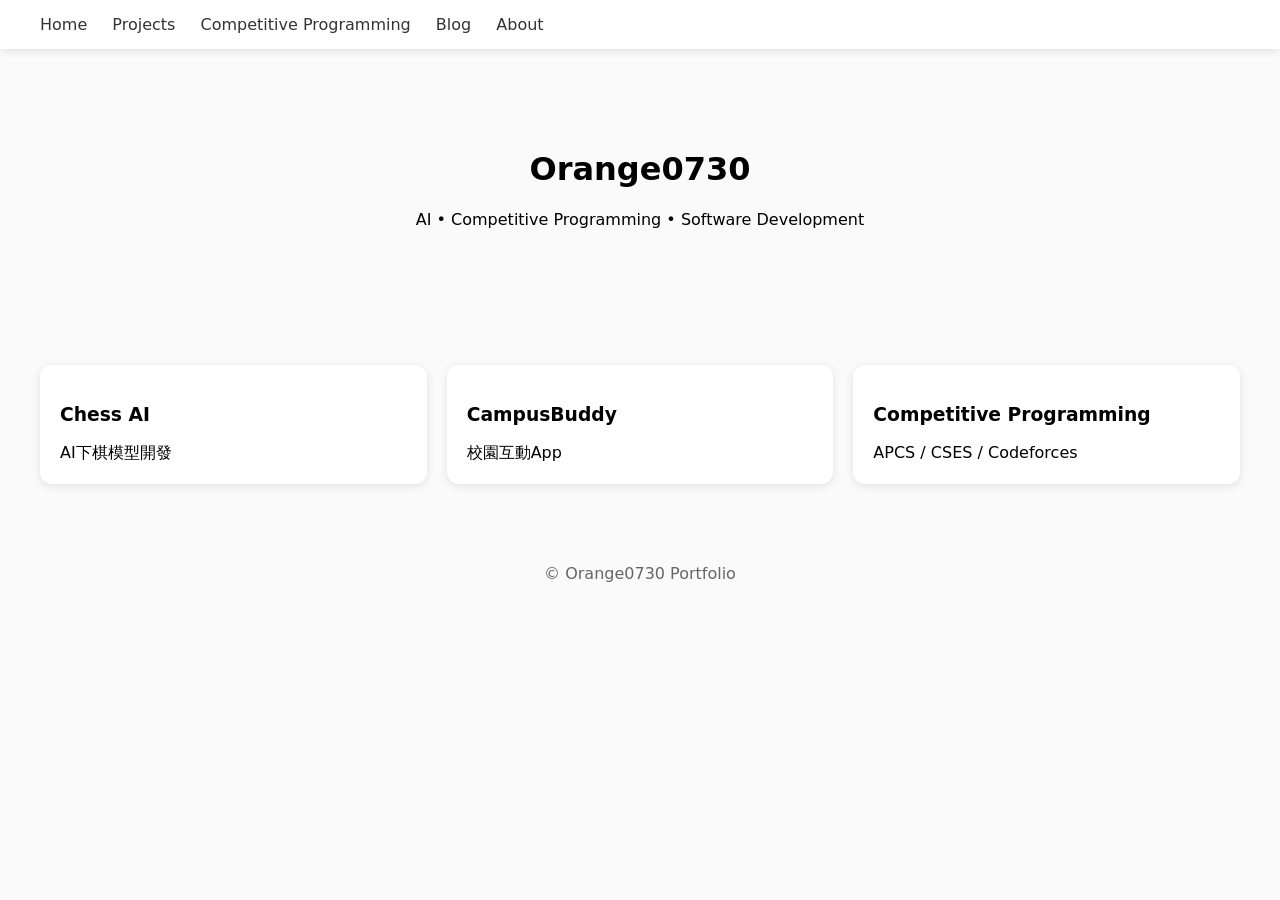
==== index.html @ 62a0f980 "Refactor index.html for layout and styling updates" ====
<!DOCTYPE html>
<html lang="zh-TW">
<head>
<meta charset="UTF-8">
<title>Orange0730 Portfolio</title>
<link rel="stylesheet"
href="https://cdnjs.cloudflare.com/ajax/libs/font-awesome/6.4.0/css/all.min.css">

<style>
body{
margin:0;
font-family:system-ui;
background:#fafafa;
}

/* Navbar */
nav{
background:white;
padding:15px 40px;
box-shadow:0 2px 8px rgba(0,0,0,0.1);
}

nav a{
margin-right:20px;
text-decoration:none;
color:#333;
font-weight:500;
}

header{
padding:80px;
text-align:center;
}

.projects{
display:grid;
grid-template-columns:repeat(auto-fit,minmax(280px,1fr));
gap:20px;
padding:40px;
}

.card{
background:white;
padding:20px;
border-radius:12px;
box-shadow:0 2px 8px rgba(0,0,0,0.1);
}

footer{
text-align:center;
padding:40px;
color:#666;
}
</style>
</head>

<body>

<nav>
<a href="#">Home</a>
<a href="#">Projects</a>
<a href="#">Competitive Programming</a>
<a href="#">Blog</a>
<a href="#">About</a>
</nav>

<header>
<h1>Orange0730</h1>
<p>AI • Competitive Programming • Software Development</p>
</header>

<section class="projects">

<div class="card">
<h3>Chess AI</h3>
AI下棋模型開發
</div>

<div class="card">
<h3>CampusBuddy</h3>
校園互動App
</div>

<div class="card">
<h3>Competitive Programming</h3>
APCS / CSES / Codeforces
</div>

</section>

<footer>
© Orange0730 Portfolio
</footer>

</body>
</html>
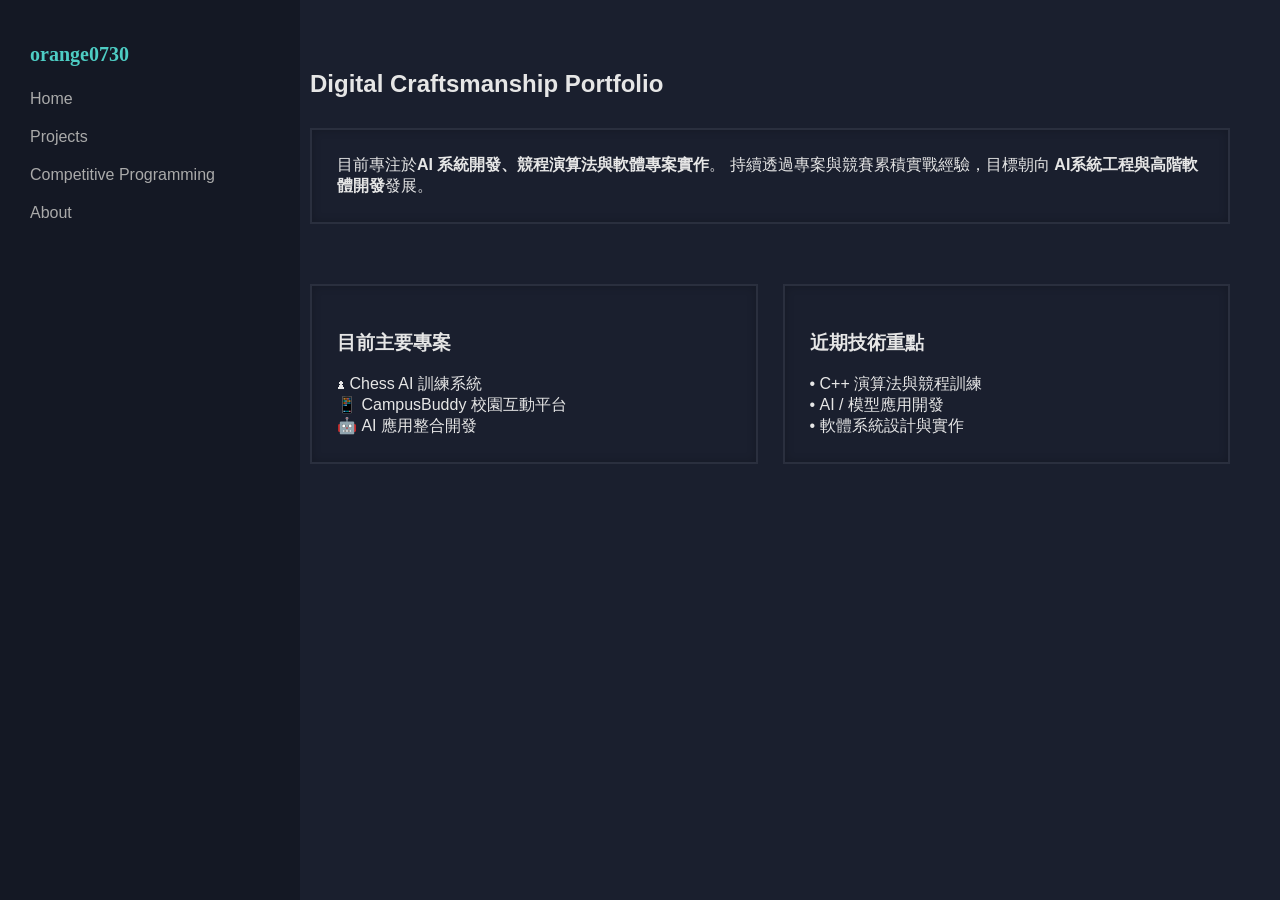
==== commit baae56f4: "Add files via upload" ====
--- a/index.html
+++ b/index.html
@@ -2,95 +2,48 @@
 <html lang="zh-TW">
 <head>
 <meta charset="UTF-8">
-<title>Orange0730 Portfolio</title>
-<link rel="stylesheet"
-href="https://cdnjs.cloudflare.com/ajax/libs/font-awesome/6.4.0/css/all.min.css">
-
-<style>
-body{
-margin:0;
-font-family:system-ui;
-background:#fafafa;
-}
-
-/* Navbar */
-nav{
-background:white;
-padding:15px 40px;
-box-shadow:0 2px 8px rgba(0,0,0,0.1);
-}
-
-nav a{
-margin-right:20px;
-text-decoration:none;
-color:#333;
-font-weight:500;
-}
-
-header{
-padding:80px;
-text-align:center;
-}
-
-.projects{
-display:grid;
-grid-template-columns:repeat(auto-fit,minmax(280px,1fr));
-gap:20px;
-padding:40px;
-}
-
-.card{
-background:white;
-padding:20px;
-border-radius:12px;
-box-shadow:0 2px 8px rgba(0,0,0,0.1);
-}
-
-footer{
-text-align:center;
-padding:40px;
-color:#666;
-}
-</style>
+<link rel="stylesheet" href="css/style.css">
+<title>Home</title>
 </head>
-
 <body>
 
-<nav>
-<a href="#">Home</a>
-<a href="#">Projects</a>
-<a href="#">Competitive Programming</a>
-<a href="#">Blog</a>
-<a href="#">About</a>
-</nav>
+<div class="sidebar">
+<h1>orange0730</h1>
+<a href="index.html">Home</a>
+<a href="projects.html">Projects</a>
+<a href="cp.html">Competitive Programming</a>
+<a href="about.html">About</a>
+</div>
 
-<header>
-<h1>Orange0730</h1>
-<p>AI • Competitive Programming • Software Development</p>
-</header>
 
-<section class="projects">
+<div class="main fade-in">
+<h2>Digital Craftsmanship Portfolio</h2>
 
 <div class="card">
-<h3>Chess AI</h3>
-AI下棋模型開發
+目前專注於<strong>AI 系統開發、競程演算法與軟體專案實作</strong>。
+持續透過專案與競賽累積實戰經驗，目標朝向
+<strong>AI系統工程與高階軟體開發</strong>發展。
+</div>
+
+<div class="grid">
+
+<div class="card">
+<h3>目前主要專案</h3>
+♟ Chess AI 訓練系統<br>
+📱 CampusBuddy 校園互動平台<br>
+🤖 AI 應用整合開發
 </div>
 
 <div class="card">
-<h3>CampusBuddy</h3>
-校園互動App
+<h3>近期技術重點</h3>
+• C++ 演算法與競程訓練<br>
+• AI / 模型應用開發<br>
+• 軟體系統設計與實作
 </div>
 
-<div class="card">
-<h3>Competitive Programming</h3>
-APCS / CSES / Codeforces
+</div>
 </div>
 
-</section>
-
-<footer>
-© Orange0730 Portfolio
-</footer>
 
 </body>
 </html>
--- a/css/style.css
+++ b/css/style.css
@@ -0,0 +1,74 @@
+
+:root{
+    --bg:#1a1f2e;
+    --accent:#4ecdc4;
+    --warm:#f4a261;
+    --text:#e6e6e6;
+    --border:#2a2f3e;
+}
+
+body{
+    margin:0;
+    font-family:Inter, sans-serif;
+    background:var(--bg);
+    color:var(--text);
+    display:flex;
+}
+
+.sidebar{
+    width:240px;
+    height:100vh;
+    position:fixed;
+    background:#141824;
+    padding:30px;
+}
+
+.sidebar h1{
+    font-family:"JetBrains Mono";
+    font-size:20px;
+    color:var(--accent);
+}
+
+.sidebar a{
+    display:block;
+    color:#aaa;
+    padding:10px 0;
+    text-decoration:none;
+    transition:.2s;
+}
+
+.sidebar a:hover{
+    color:var(--accent);
+}
+
+.main{
+    margin-left:260px;
+    padding:50px;
+    max-width:1000px;
+}
+
+.card{
+    border:2px solid var(--border);
+    padding:25px;
+    margin:30px 0;
+    box-shadow:inset 0 0 10px rgba(0,0,0,.2);
+}
+
+.grid{
+    display:grid;
+    grid-template-columns:repeat(2,1fr);
+    gap:25px;
+}
+
+.fade-in{
+    opacity:0;
+    transform:translateX(-10px);
+    animation:fade .4s forwards;
+}
+
+@keyframes fade{
+    to{
+        opacity:1;
+        transform:none;
+    }
+}
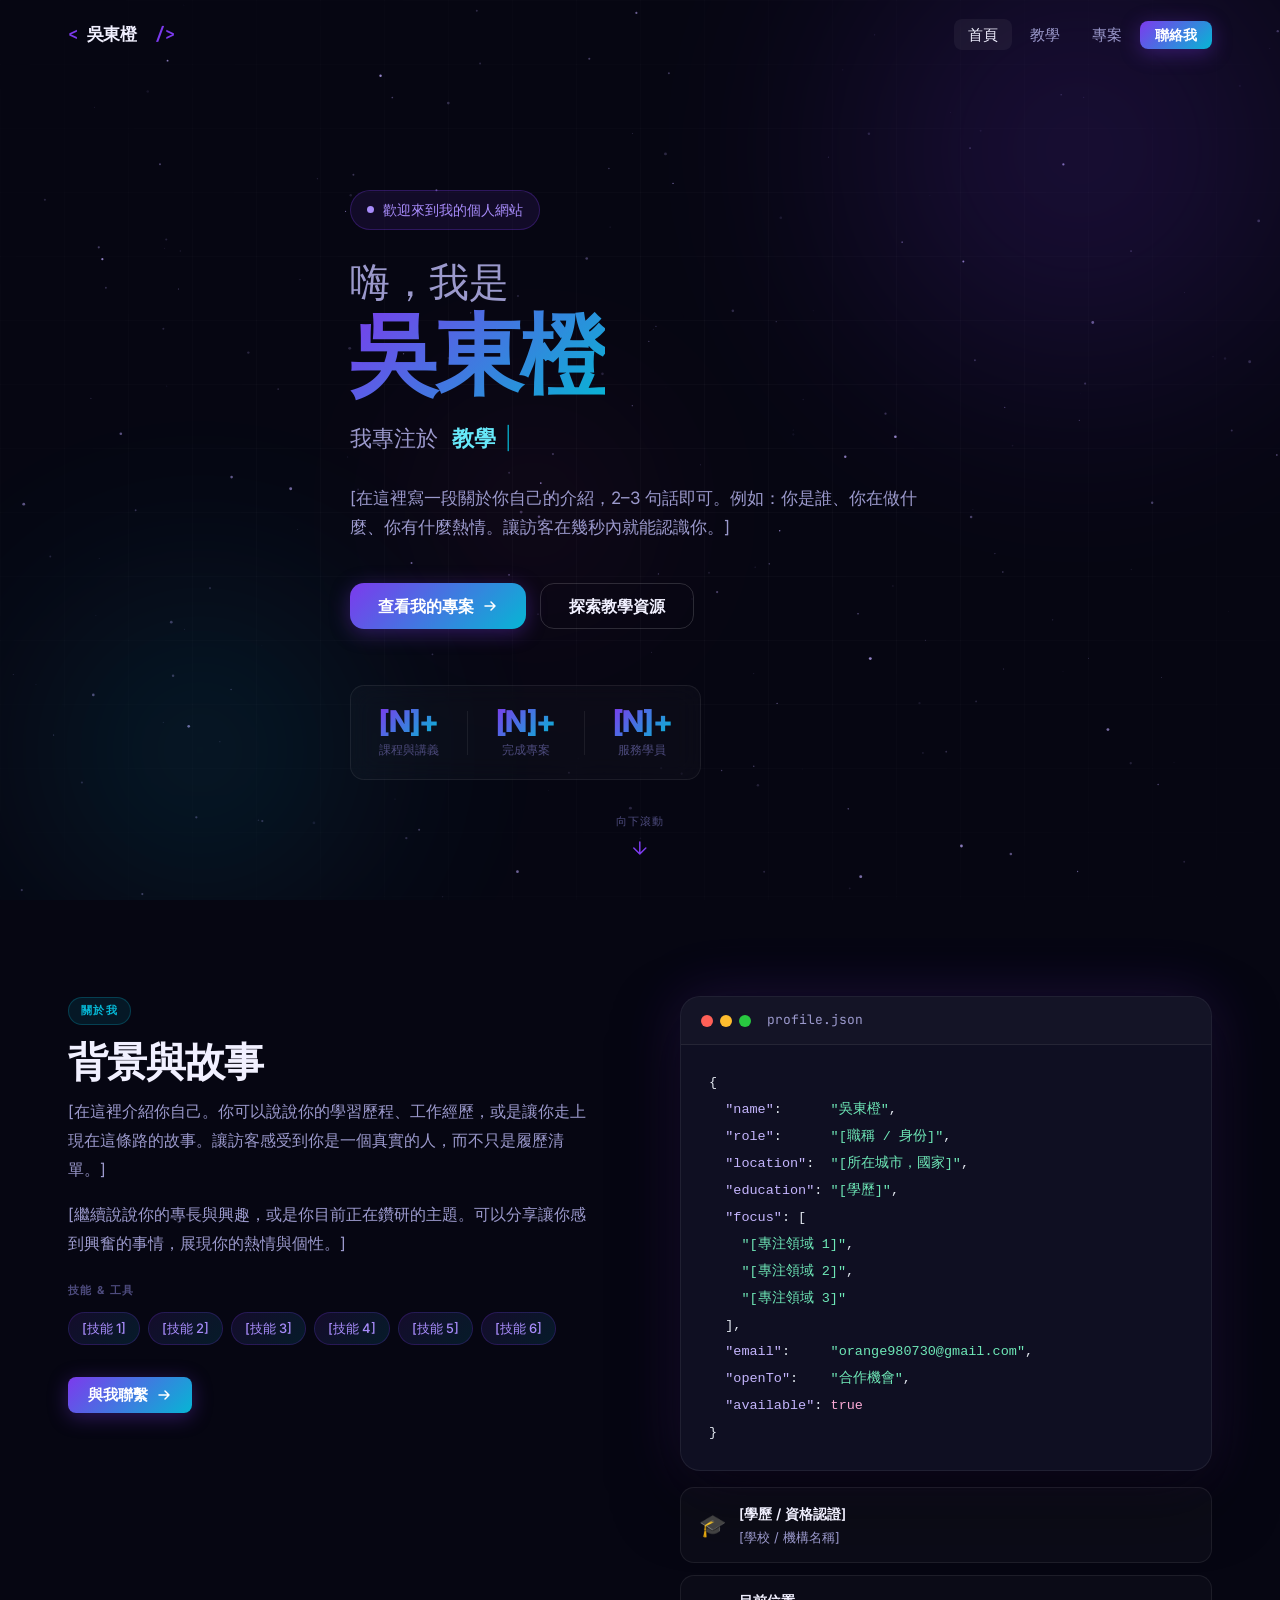
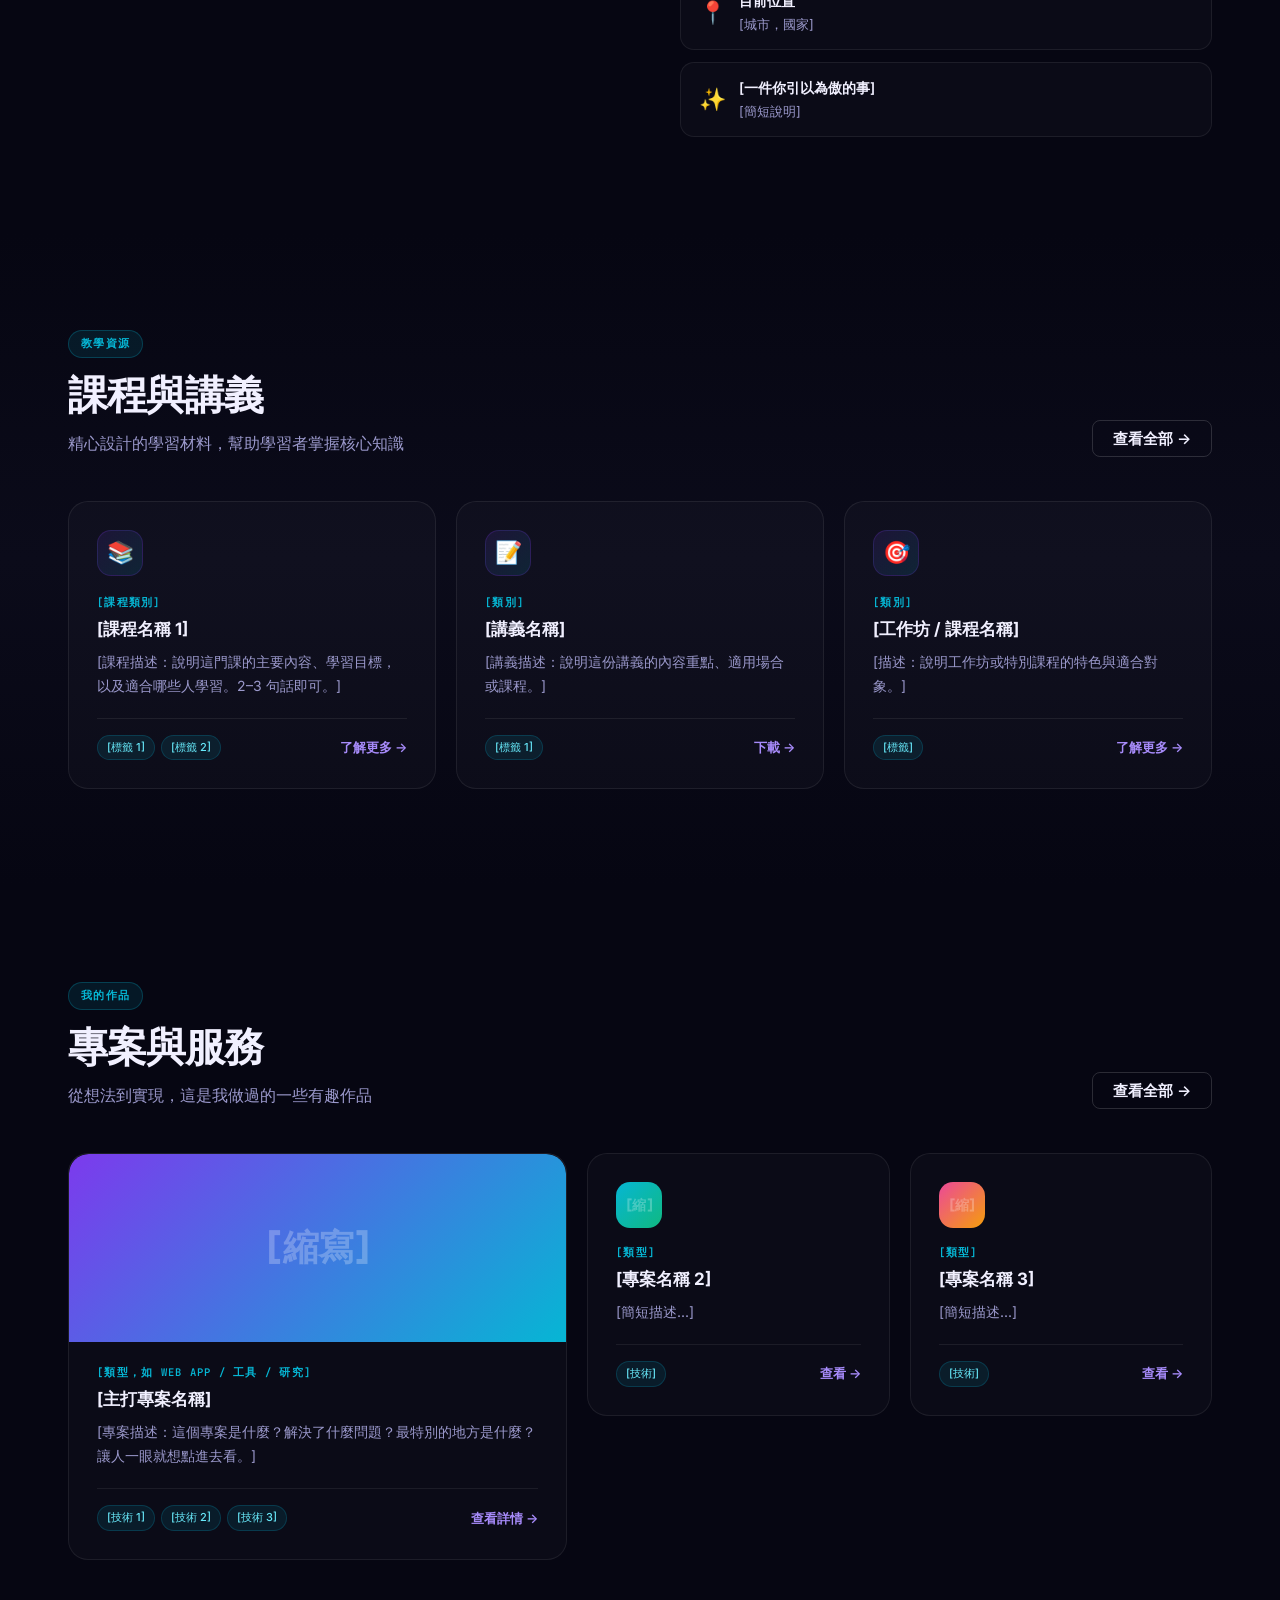
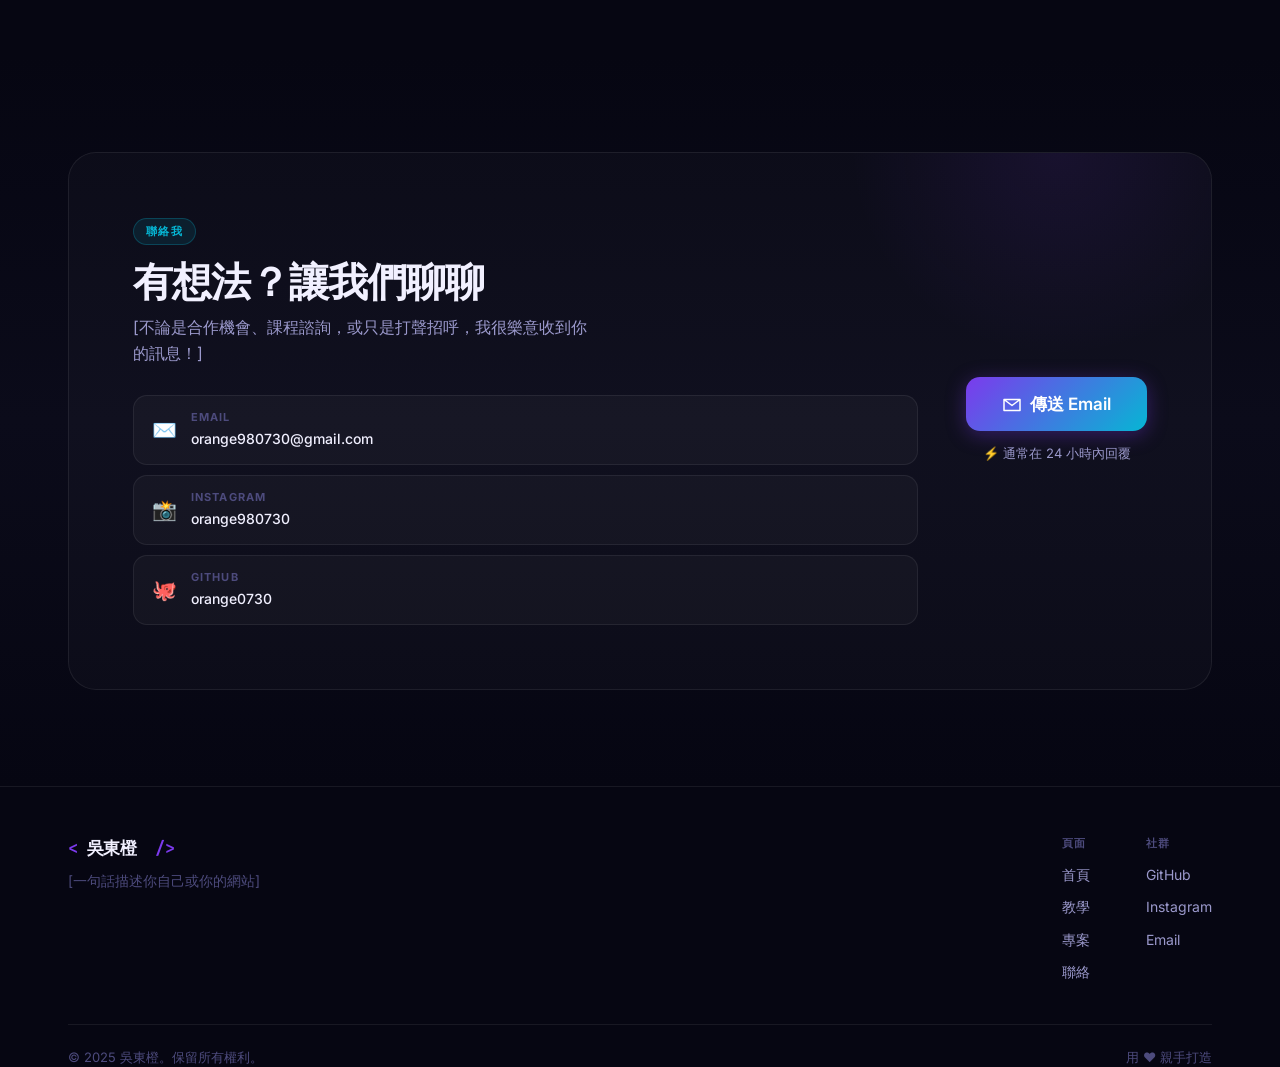
==== commit f73120ea: "Initial commit: personal website for 吳東橙" ====
--- a/index.html
+++ b/index.html
@@ -1,49 +1,458 @@
 <!DOCTYPE html>
 <html lang="zh-TW">
 <head>
-<meta charset="UTF-8">
-<link rel="stylesheet" href="css/style.css">
-<title>Home</title>
+  <meta charset="UTF-8">
+  <meta name="viewport" content="width=device-width, initial-scale=1.0">
+  <meta name="description" content="吳東橙 的個人網站 — 教學資源、課程講義與專案作品">
+  <title>吳東橙 — 個人網站</title>
+  <link rel="preconnect" href="https://fonts.googleapis.com">
+  <link rel="preconnect" href="https://fonts.gstatic.com" crossorigin>
+  <link href="https://fonts.googleapis.com/css2?family=Inter:wght@300;400;500;600;700;800;900&family=JetBrains+Mono:wght@400;500;600&display=swap" rel="stylesheet">
+  <link rel="stylesheet" href="css/style.css">
 </head>
 <body>
 
-<div class="sidebar">
-<h1>orange0730</h1>
-<a href="index.html">Home</a>
-<a href="projects.html">Projects</a>
-<a href="cp.html">Competitive Programming</a>
-<a href="about.html">About</a>
-</div>
-
-
-<div class="main fade-in">
-<h2>Digital Craftsmanship Portfolio</h2>
-
-<div class="card">
-目前專注於<strong>AI 系統開發、競程演算法與軟體專案實作</strong>。
-持續透過專案與競賽累積實戰經驗，目標朝向
-<strong>AI系統工程與高階軟體開發</strong>發展。
-</div>
-
-<div class="grid">
-
-<div class="card">
-<h3>目前主要專案</h3>
-♟ Chess AI 訓練系統<br>
-📱 CampusBuddy 校園互動平台<br>
-🤖 AI 應用整合開發
-</div>
-
-<div class="card">
-<h3>近期技術重點</h3>
-• C++ 演算法與競程訓練<br>
-• AI / 模型應用開發<br>
-• 軟體系統設計與實作
-</div>
-
-</div>
-</div>
-
-
+  <!-- ══════════════════════════════════════
+       NAVIGATION
+       ══════════════════════════════════════ -->
+  <nav class="navbar" id="navbar">
+    <div class="nav-container">
+      <a href="index.html" class="nav-logo">
+        <span class="logo-bracket">&lt;</span>
+        <span class="logo-name">吳東橙</span>
+        <span class="logo-bracket">&nbsp;/&gt;</span>
+      </a>
+
+      <ul class="nav-links" id="navLinks">
+        <li><a href="index.html"   class="nav-link">首頁</a></li>
+        <li><a href="teaching.html" class="nav-link">教學</a></li>
+        <li><a href="projects.html" class="nav-link">專案</a></li>
+        <li>
+          <a href="#contact" class="btn btn-sm btn-primary">聯絡我</a>
+        </li>
+      </ul>
+
+      <button class="mobile-menu-btn" id="mobileMenuBtn" aria-label="開啟選單">
+        <span></span><span></span><span></span>
+      </button>
+    </div>
+  </nav>
+
+  <!-- ══════════════════════════════════════
+       HERO
+       ══════════════════════════════════════ -->
+  <section class="hero">
+    <div class="hero-bg">
+      <canvas id="starsCanvas"></canvas>
+      <div class="orb orb-1"></div>
+      <div class="orb orb-2"></div>
+      <div class="orb orb-3"></div>
+      <div class="grid-overlay"></div>
+    </div>
+
+    <div class="container">
+      <div class="hero-content">
+
+        <!-- 狀態徽章 -->
+        <div class="hero-badge">
+          <span class="badge-pulse"></span>
+          歡迎來到我的個人網站
+        </div>
+
+        <!-- 主標題 -->
+        <h1 class="hero-title">
+          <span class="title-line">嗨，我是</span>
+          <span class="gradient-text">吳東橙</span>
+        </h1>
+
+        <!-- 打字機副標題 -->
+        <div class="hero-subtitle">
+          <span>我專注於&nbsp;</span>
+          <span class="typewriter" id="typewriter"></span>
+          <span class="cursor">|</span>
+        </div>
+
+        <!-- 簡介 -->
+        <p class="hero-desc">
+          [在這裡寫一段關於你自己的介紹，2–3 句話即可。例如：你是誰、你在做什麼、你有什麼熱情。讓訪客在幾秒內就能認識你。]
+        </p>
+
+        <!-- CTA 按鈕 -->
+        <div class="hero-actions">
+          <a href="projects.html" class="btn btn-primary btn-lg">
+            查看我的專案
+            <svg width="16" height="16" viewBox="0 0 16 16" fill="none" aria-hidden="true">
+              <path d="M3 8h10M9 4l4 4-4 4" stroke="currentColor" stroke-width="1.5" stroke-linecap="round" stroke-linejoin="round"/>
+            </svg>
+          </a>
+          <a href="teaching.html" class="btn btn-outline btn-lg">
+            探索教學資源
+          </a>
+        </div>
+
+        <!-- 統計數字 — 填入你的真實數字 -->
+        <div class="hero-stats">
+          <div class="stat-item">
+            <span class="stat-num gradient-text">[N]+</span>
+            <span class="stat-lbl">課程與講義</span>
+          </div>
+          <div class="stat-divider"></div>
+          <div class="stat-item">
+            <span class="stat-num gradient-text">[N]+</span>
+            <span class="stat-lbl">完成專案</span>
+          </div>
+          <div class="stat-divider"></div>
+          <div class="stat-item">
+            <span class="stat-num gradient-text">[N]+</span>
+            <span class="stat-lbl">服務學員</span>
+          </div>
+        </div>
+
+      </div>
+    </div>
+
+    <!-- 向下滾動提示 -->
+    <div class="scroll-hint">
+      <span>向下滾動</span>
+      <div class="scroll-arrow-anim">
+        <svg width="20" height="20" viewBox="0 0 20 20" fill="none" aria-hidden="true">
+          <path d="M10 4v12M4 10l6 6 6-6" stroke="currentColor" stroke-width="1.5" stroke-linecap="round" stroke-linejoin="round"/>
+        </svg>
+      </div>
+    </div>
+  </section>
+
+  <!-- ══════════════════════════════════════
+       ABOUT
+       ══════════════════════════════════════ -->
+  <section class="section" id="about">
+    <div class="container">
+      <div class="about-grid">
+
+        <!-- 左欄：文字 -->
+        <div class="about-content reveal">
+          <div class="section-label">關於我</div>
+          <h2 class="section-title">背景與故事</h2>
+
+          <div class="about-body">
+            <p>
+              [在這裡介紹你自己。你可以說說你的學習歷程、工作經歷，或是讓你走上現在這條路的故事。讓訪客感受到你是一個真實的人，而不只是履歷清單。]
+            </p>
+            <p>
+              [繼續說說你的專長與興趣，或是你目前正在鑽研的主題。可以分享讓你感到興奮的事情，展現你的熱情與個性。]
+            </p>
+          </div>
+
+          <span class="skills-label">技能 &amp; 工具</span>
+          <div class="tags-wrap">
+            <span class="tag">[技能 1]</span>
+            <span class="tag">[技能 2]</span>
+            <span class="tag">[技能 3]</span>
+            <span class="tag">[技能 4]</span>
+            <span class="tag">[技能 5]</span>
+            <span class="tag">[技能 6]</span>
+          </div>
+
+          <a href="#contact" class="btn btn-primary">
+            與我聯繫
+            <svg width="16" height="16" viewBox="0 0 16 16" fill="none" aria-hidden="true">
+              <path d="M3 8h10M9 4l4 4-4 4" stroke="currentColor" stroke-width="1.5" stroke-linecap="round" stroke-linejoin="round"/>
+            </svg>
+          </a>
+        </div>
+
+        <!-- 右欄：code card + 裝飾卡 -->
+        <div class="about-visual reveal reveal-right">
+          <!-- profile.json 卡片 -->
+          <div class="code-card">
+            <div class="code-card-header">
+              <div class="win-dots">
+                <span class="dot dot-r"></span>
+                <span class="dot dot-y"></span>
+                <span class="dot dot-g"></span>
+              </div>
+              <span class="code-fname">profile.json</span>
+            </div>
+            <div class="code-card-body">
+<pre><code><span class="cp">{</span>
+  <span class="ck">"name"</span><span class="cp">:</span>      <span class="cs">"吳東橙"</span><span class="cp">,</span>
+  <span class="ck">"role"</span><span class="cp">:</span>      <span class="cs">"[職稱 / 身份]"</span><span class="cp">,</span>
+  <span class="ck">"location"</span><span class="cp">:</span>  <span class="cs">"[所在城市，國家]"</span><span class="cp">,</span>
+  <span class="ck">"education"</span><span class="cp">:</span> <span class="cs">"[學歷]"</span><span class="cp">,</span>
+  <span class="ck">"focus"</span><span class="cp">: [</span>
+    <span class="cs">"[專注領域 1]"</span><span class="cp">,</span>
+    <span class="cs">"[專注領域 2]"</span><span class="cp">,</span>
+    <span class="cs">"[專注領域 3]"</span>
+  <span class="cp">],</span>
+  <span class="ck">"email"</span><span class="cp">:</span>     <span class="cs">"orange980730@gmail.com"</span><span class="cp">,</span>
+  <span class="ck">"openTo"</span><span class="cp">:</span>    <span class="cs">"合作機會"</span><span class="cp">,</span>
+  <span class="ck">"available"</span><span class="cp">:</span> <span class="cb">true</span>
+<span class="cp">}</span></code></pre>
+            </div>
+          </div>
+
+          <!-- 裝飾資訊卡 -->
+          <div class="deco-cards">
+            <div class="deco-card">
+              <span class="deco-emoji">🎓</span>
+              <div>
+                <div class="deco-title">[學歷 / 資格認證]</div>
+                <div class="deco-sub">[學校 / 機構名稱]</div>
+              </div>
+            </div>
+            <div class="deco-card">
+              <span class="deco-emoji">📍</span>
+              <div>
+                <div class="deco-title">目前位置</div>
+                <div class="deco-sub">[城市，國家]</div>
+              </div>
+            </div>
+            <div class="deco-card">
+              <span class="deco-emoji">✨</span>
+              <div>
+                <div class="deco-title">[一件你引以為傲的事]</div>
+                <div class="deco-sub">[簡短說明]</div>
+              </div>
+            </div>
+          </div>
+        </div>
+
+      </div>
+    </div>
+  </section>
+
+  <!-- ══════════════════════════════════════
+       FEATURED TEACHING
+       ══════════════════════════════════════ -->
+  <section class="section section-alt" id="teaching-preview">
+    <div class="container">
+      <div class="section-header reveal">
+        <div>
+          <div class="section-label">教學資源</div>
+          <h2 class="section-title">課程與講義</h2>
+          <p class="section-desc">精心設計的學習材料，幫助學習者掌握核心知識</p>
+        </div>
+        <a href="teaching.html" class="btn btn-outline">查看全部 →</a>
+      </div>
+
+      <div class="cards-grid stagger">
+
+        <!-- 教學卡 1 -->
+        <article class="card">
+          <div class="card-icon-wrap">📚</div>
+          <div class="card-label">[課程類別]</div>
+          <h3 class="card-title">[課程名稱 1]</h3>
+          <p class="card-desc">
+            [課程描述：說明這門課的主要內容、學習目標，以及適合哪些人學習。2–3 句話即可。]
+          </p>
+          <div class="card-footer">
+            <div class="card-tags">
+              <span class="tech-tag">[標籤 1]</span>
+              <span class="tech-tag">[標籤 2]</span>
+            </div>
+            <a href="teaching.html" class="card-link">了解更多 →</a>
+          </div>
+        </article>
+
+        <!-- 教學卡 2 -->
+        <article class="card">
+          <div class="card-icon-wrap">📝</div>
+          <div class="card-label">[類別]</div>
+          <h3 class="card-title">[講義名稱]</h3>
+          <p class="card-desc">
+            [講義描述：說明這份講義的內容重點、適用場合或課程。]
+          </p>
+          <div class="card-footer">
+            <div class="card-tags">
+              <span class="tech-tag">[標籤 1]</span>
+            </div>
+            <a href="teaching.html" class="card-link">下載 →</a>
+          </div>
+        </article>
+
+        <!-- 教學卡 3 -->
+        <article class="card">
+          <div class="card-icon-wrap">🎯</div>
+          <div class="card-label">[類別]</div>
+          <h3 class="card-title">[工作坊 / 課程名稱]</h3>
+          <p class="card-desc">
+            [描述：說明工作坊或特別課程的特色與適合對象。]
+          </p>
+          <div class="card-footer">
+            <div class="card-tags">
+              <span class="tech-tag">[標籤]</span>
+            </div>
+            <a href="teaching.html" class="card-link">了解更多 →</a>
+          </div>
+        </article>
+
+      </div>
+    </div>
+  </section>
+
+  <!-- ══════════════════════════════════════
+       FEATURED PROJECTS
+       ══════════════════════════════════════ -->
+  <section class="section" id="projects-preview">
+    <div class="container">
+      <div class="section-header reveal">
+        <div>
+          <div class="section-label">我的作品</div>
+          <h2 class="section-title">專案與服務</h2>
+          <p class="section-desc">從想法到實現，這是我做過的一些有趣作品</p>
+        </div>
+        <a href="projects.html" class="btn btn-outline">查看全部 →</a>
+      </div>
+
+      <div class="projects-home-grid stagger">
+
+        <!-- 精選專案（大卡）-->
+        <article class="card card-project-featured">
+          <div class="proj-visual">
+            <div class="proj-bg proj-bg-1">[縮寫]</div>
+          </div>
+          <div class="card-label">[類型，如 Web App / 工具 / 研究]</div>
+          <h3 class="card-title">[主打專案名稱]</h3>
+          <p class="card-desc">
+            [專案描述：這個專案是什麼？解決了什麼問題？最特別的地方是什麼？讓人一眼就想點進去看。]
+          </p>
+          <div class="card-footer">
+            <div class="card-tags">
+              <span class="tech-tag">[技術 1]</span>
+              <span class="tech-tag">[技術 2]</span>
+              <span class="tech-tag">[技術 3]</span>
+            </div>
+            <a href="projects.html" class="card-link">查看詳情 →</a>
+          </div>
+        </article>
+
+        <!-- 專案卡 2 -->
+        <article class="card">
+          <div class="proj-visual-sm">
+            <div class="proj-bg proj-bg-2 proj-bg-sm">[縮]</div>
+          </div>
+          <div class="card-label">[類型]</div>
+          <h3 class="card-title">[專案名稱 2]</h3>
+          <p class="card-desc">[簡短描述...]</p>
+          <div class="card-footer">
+            <div class="card-tags">
+              <span class="tech-tag">[技術]</span>
+            </div>
+            <a href="projects.html" class="card-link">查看 →</a>
+          </div>
+        </article>
+
+        <!-- 專案卡 3 -->
+        <article class="card">
+          <div class="proj-visual-sm">
+            <div class="proj-bg proj-bg-3 proj-bg-sm">[縮]</div>
+          </div>
+          <div class="card-label">[類型]</div>
+          <h3 class="card-title">[專案名稱 3]</h3>
+          <p class="card-desc">[簡短描述...]</p>
+          <div class="card-footer">
+            <div class="card-tags">
+              <span class="tech-tag">[技術]</span>
+            </div>
+            <a href="projects.html" class="card-link">查看 →</a>
+          </div>
+        </article>
+
+      </div>
+    </div>
+  </section>
+
+  <!-- ══════════════════════════════════════
+       CONTACT
+       ══════════════════════════════════════ -->
+  <section class="section section-alt" id="contact">
+    <div class="container">
+      <div class="contact-wrap reveal">
+
+        <div class="contact-content">
+          <div class="section-label">聯絡我</div>
+          <h2 class="section-title">有想法？讓我們聊聊</h2>
+          <p>[不論是合作機會、課程諮詢，或只是打聲招呼，我很樂意收到你的訊息！]</p>
+
+          <div class="contact-links">
+            <a href="mailto:orange980730@gmail.com" class="contact-item">
+              <div class="ci-icon">✉️</div>
+              <div>
+                <div class="ci-type">Email</div>
+                <div class="ci-val">orange980730@gmail.com</div>
+              </div>
+            </a>
+            <a href="https://www.instagram.com/orange980730" class="contact-item" target="_blank" rel="noopener noreferrer">
+              <div class="ci-icon">📸</div>
+              <div>
+                <div class="ci-type">Instagram</div>
+                <div class="ci-val">orange980730</div>
+              </div>
+            </a>
+            <a href="https://github.com/orange0730" class="contact-item" target="_blank" rel="noopener noreferrer">
+              <div class="ci-icon">🐙</div>
+              <div>
+                <div class="ci-type">GitHub</div>
+                <div class="ci-val">orange0730</div>
+              </div>
+            </a>
+            <!-- 可再增加其他社群連結，例如 Twitter/X、Instagram 等 -->
+          </div>
+        </div>
+
+        <div class="contact-cta">
+          <a href="mailto:orange980730@gmail.com" class="btn btn-primary btn-xl">
+            <svg width="20" height="20" viewBox="0 0 20 20" fill="none" aria-hidden="true">
+              <path d="M2 5.5l8 6 8-6M2 5.5h16v11H2z" stroke="currentColor" stroke-width="1.5" stroke-linejoin="round"/>
+            </svg>
+            傳送 Email
+          </a>
+          <p class="resp-time">⚡ 通常在 24 小時內回覆</p>
+        </div>
+
+      </div>
+    </div>
+  </section>
+
+  <!-- ══════════════════════════════════════
+       FOOTER
+       ══════════════════════════════════════ -->
+  <footer class="footer">
+    <div class="container">
+      <div class="footer-inner">
+        <div class="footer-brand">
+          <a href="index.html" class="nav-logo">
+            <span class="logo-bracket">&lt;</span>
+            <span class="logo-name">吳東橙</span>
+            <span class="logo-bracket">&nbsp;/&gt;</span>
+          </a>
+          <p class="footer-tagline">[一句話描述你自己或你的網站]</p>
+        </div>
+
+        <div class="footer-links">
+          <div class="footer-col">
+            <span class="footer-col-title">頁面</span>
+            <a href="index.html">首頁</a>
+            <a href="teaching.html">教學</a>
+            <a href="projects.html">專案</a>
+            <a href="#contact">聯絡</a>
+          </div>
+          <div class="footer-col">
+            <span class="footer-col-title">社群</span>
+            <a href="https://github.com/orange0730" target="_blank" rel="noopener">GitHub</a>
+            <a href="https://www.instagram.com/orange980730" target="_blank" rel="noopener">Instagram</a>
+            <a href="mailto:orange980730@gmail.com">Email</a>
+          </div>
+        </div>
+      </div>
+
+      <div class="footer-bottom">
+        <span>© 2025 吳東橙。保留所有權利。</span>
+        <span>用 ❤️ 親手打造</span>
+      </div>
+    </div>
+  </footer>
+
+  <script src="js/main.js"></script>
 </body>
 </html>
--- a/css/style.css
+++ b/css/style.css
@@ -1,74 +1,1215 @@
-
-:root{
-    --bg:#1a1f2e;
-    --accent:#4ecdc4;
-    --warm:#f4a261;
-    --text:#e6e6e6;
-    --border:#2a2f3e;
-}
-
-body{
-    margin:0;
-    font-family:Inter, sans-serif;
-    background:var(--bg);
-    color:var(--text);
-    display:flex;
-}
-
-.sidebar{
-    width:240px;
-    height:100vh;
-    position:fixed;
-    background:#141824;
-    padding:30px;
-}
-
-.sidebar h1{
-    font-family:"JetBrains Mono";
-    font-size:20px;
-    color:var(--accent);
-}
-
-.sidebar a{
-    display:block;
-    color:#aaa;
-    padding:10px 0;
-    text-decoration:none;
-    transition:.2s;
-}
-
-.sidebar a:hover{
-    color:var(--accent);
-}
-
-.main{
-    margin-left:260px;
-    padding:50px;
-    max-width:1000px;
-}
-
-.card{
-    border:2px solid var(--border);
-    padding:25px;
-    margin:30px 0;
-    box-shadow:inset 0 0 10px rgba(0,0,0,.2);
-}
-
-.grid{
-    display:grid;
-    grid-template-columns:repeat(2,1fr);
-    gap:25px;
-}
-
-.fade-in{
-    opacity:0;
-    transform:translateX(-10px);
-    animation:fade .4s forwards;
-}
-
-@keyframes fade{
-    to{
-        opacity:1;
-        transform:none;
-    }
-}
+/* ============================================================
+   CSS VARIABLES & RESET
+   ============================================================ */
+:root {
+  /* Background */
+  --bg: #060612;
+  --bg-2: #0b0b1a;
+  --bg-3: #0f0f22;
+  --card-bg: rgba(255, 255, 255, 0.025);
+  --card-hover: rgba(255, 255, 255, 0.05);
+  --border: rgba(255, 255, 255, 0.07);
+  --border-hover: rgba(255, 255, 255, 0.15);
+
+  /* Accent Colors */
+  --purple: #7c3aed;
+  --purple-light: #a78bfa;
+  --cyan: #06b6d4;
+  --cyan-light: #67e8f9;
+  --pink: #ec4899;
+  --amber: #f59e0b;
+  --green: #10b981;
+
+  /* Gradients */
+  --grad: linear-gradient(135deg, var(--purple) 0%, var(--cyan) 100%);
+  --grad-soft: linear-gradient(135deg, rgba(124,58,237,0.12) 0%, rgba(6,182,212,0.12) 100%);
+
+  /* Text */
+  --t1: #f1f0ff;
+  --t2: #9b99cc;
+  --t3: #4d4b7d;
+
+  /* Glows */
+  --glow-p: 0 0 60px rgba(124,58,237,0.2);
+  --glow-c: 0 0 60px rgba(6,182,212,0.12);
+
+  /* Radii */
+  --r-sm: 8px;
+  --r: 14px;
+  --r-lg: 20px;
+  --r-xl: 28px;
+
+  /* Fonts */
+  --font: 'Inter', -apple-system, BlinkMacSystemFont, 'Segoe UI', sans-serif;
+  --mono: 'JetBrains Mono', 'Fira Code', 'Cascadia Code', monospace;
+
+  /* Layout */
+  --nav-h: 70px;
+  --max-w: 1200px;
+
+  /* Easing */
+  --ease: cubic-bezier(0.4, 0, 0.2, 1);
+  --ease-spring: cubic-bezier(0.34, 1.56, 0.64, 1);
+}
+
+*, *::before, *::after { box-sizing: border-box; margin: 0; padding: 0; }
+
+html {
+  scroll-behavior: smooth;
+  scroll-padding-top: var(--nav-h);
+}
+
+body {
+  font-family: var(--font);
+  background: var(--bg);
+  color: var(--t1);
+  line-height: 1.6;
+  -webkit-font-smoothing: antialiased;
+  overflow-x: hidden;
+}
+
+a { color: inherit; text-decoration: none; }
+img { max-width: 100%; display: block; }
+button { cursor: pointer; font-family: inherit; }
+
+/* ============================================================
+   LAYOUT UTILITIES
+   ============================================================ */
+.container {
+  max-width: var(--max-w);
+  margin: 0 auto;
+  padding: 0 28px;
+}
+
+.section { padding: 96px 0; }
+
+.section-alt {
+  background: linear-gradient(180deg, var(--bg) 0%, var(--bg-2) 50%, var(--bg) 100%);
+}
+
+.gradient-text {
+  background: var(--grad);
+  -webkit-background-clip: text;
+  -webkit-text-fill-color: transparent;
+  background-clip: text;
+}
+
+.section-label {
+  display: inline-block;
+  font-family: var(--mono);
+  font-size: 11px;
+  font-weight: 600;
+  text-transform: uppercase;
+  letter-spacing: 0.12em;
+  color: var(--cyan);
+  background: rgba(6,182,212,0.1);
+  border: 1px solid rgba(6,182,212,0.25);
+  padding: 4px 12px;
+  border-radius: 100px;
+  margin-bottom: 14px;
+}
+
+.section-title {
+  font-size: clamp(26px, 4vw, 40px);
+  font-weight: 800;
+  letter-spacing: -0.025em;
+  line-height: 1.15;
+  color: var(--t1);
+  margin-bottom: 12px;
+}
+
+.section-desc {
+  font-size: 16px;
+  color: var(--t2);
+  line-height: 1.7;
+  max-width: 480px;
+}
+
+.section-header {
+  display: flex;
+  align-items: flex-end;
+  justify-content: space-between;
+  gap: 24px;
+  margin-bottom: 44px;
+  flex-wrap: wrap;
+}
+
+/* ============================================================
+   BUTTONS
+   ============================================================ */
+.btn {
+  display: inline-flex;
+  align-items: center;
+  justify-content: center;
+  gap: 8px;
+  font-family: var(--font);
+  font-size: 15px;
+  font-weight: 600;
+  padding: 10px 20px;
+  border-radius: var(--r-sm);
+  border: none;
+  transition: all 0.2s var(--ease);
+  white-space: nowrap;
+  line-height: 1;
+}
+
+.btn-lg { padding: 14px 28px; font-size: 16px; border-radius: var(--r); }
+.btn-xl { padding: 17px 36px; font-size: 17px; border-radius: var(--r); }
+.btn-sm { padding: 7px 15px; font-size: 14px; }
+
+.btn-primary {
+  background: var(--grad);
+  color: #fff;
+  box-shadow: 0 4px 20px rgba(124,58,237,0.35);
+}
+.btn-primary:hover {
+  transform: translateY(-2px);
+  box-shadow: 0 8px 32px rgba(124,58,237,0.45);
+}
+
+.btn-outline {
+  background: transparent;
+  color: var(--t1);
+  border: 1px solid var(--border-hover);
+}
+.btn-outline:hover {
+  background: var(--card-hover);
+  border-color: var(--purple-light);
+  transform: translateY(-1px);
+}
+
+.btn-ghost {
+  background: transparent;
+  color: var(--purple-light);
+  border: 1px solid rgba(124,58,237,0.25);
+}
+.btn-ghost:hover {
+  background: rgba(124,58,237,0.1);
+  border-color: var(--purple-light);
+}
+
+/* ============================================================
+   NAVIGATION
+   ============================================================ */
+.navbar {
+  position: fixed;
+  top: 0; left: 0; right: 0;
+  height: var(--nav-h);
+  z-index: 900;
+  transition: background 0.4s var(--ease), border-color 0.4s;
+  border-bottom: 1px solid transparent;
+}
+
+.navbar.scrolled {
+  background: rgba(6, 6, 18, 0.88);
+  backdrop-filter: blur(28px);
+  -webkit-backdrop-filter: blur(28px);
+  border-bottom-color: var(--border);
+}
+
+.nav-container {
+  max-width: var(--max-w);
+  margin: 0 auto;
+  padding: 0 28px;
+  height: 100%;
+  display: flex;
+  align-items: center;
+  justify-content: space-between;
+}
+
+.nav-logo {
+  font-family: var(--mono);
+  font-size: 17px;
+  font-weight: 700;
+  letter-spacing: -0.03em;
+  transition: opacity 0.2s;
+}
+.nav-logo:hover { opacity: 0.75; }
+.logo-bracket { color: var(--purple); }
+
+.nav-links {
+  display: flex;
+  align-items: center;
+  gap: 4px;
+  list-style: none;
+}
+
+.nav-link {
+  font-size: 15px;
+  font-weight: 500;
+  color: var(--t2);
+  padding: 6px 14px;
+  border-radius: var(--r-sm);
+  transition: all 0.2s;
+}
+.nav-link:hover, .nav-link.active {
+  color: var(--t1);
+  background: var(--card-hover);
+}
+
+.mobile-menu-btn {
+  display: none;
+  flex-direction: column;
+  gap: 5px;
+  background: none;
+  border: none;
+  padding: 8px;
+}
+.mobile-menu-btn span {
+  display: block;
+  width: 22px;
+  height: 2px;
+  background: var(--t1);
+  border-radius: 2px;
+  transition: all 0.3s var(--ease);
+}
+
+/* ============================================================
+   HERO SECTION
+   ============================================================ */
+.hero {
+  min-height: 100vh;
+  display: flex;
+  align-items: center;
+  padding-top: var(--nav-h);
+  position: relative;
+  overflow: hidden;
+}
+
+.hero-bg {
+  position: absolute;
+  inset: 0;
+  pointer-events: none;
+  overflow: hidden;
+}
+
+#starsCanvas {
+  position: absolute;
+  inset: 0;
+  width: 100%;
+  height: 100%;
+}
+
+.orb {
+  position: absolute;
+  border-radius: 50%;
+  filter: blur(90px);
+  opacity: 0.35;
+}
+.orb-1 {
+  width: 700px; height: 700px;
+  background: radial-gradient(circle, rgba(124,58,237,0.6) 0%, transparent 70%);
+  top: -200px; right: -150px;
+  animation: orbFloat 9s ease-in-out infinite;
+}
+.orb-2 {
+  width: 500px; height: 500px;
+  background: radial-gradient(circle, rgba(6,182,212,0.45) 0%, transparent 70%);
+  bottom: -100px; left: -50px;
+  animation: orbFloat 11s ease-in-out infinite reverse;
+}
+.orb-3 {
+  width: 300px; height: 300px;
+  background: radial-gradient(circle, rgba(236,72,153,0.3) 0%, transparent 70%);
+  top: 40%; left: 30%;
+  animation: orbFloat 13s ease-in-out infinite 2s;
+}
+
+.grid-overlay {
+  position: absolute;
+  inset: 0;
+  background-image:
+    linear-gradient(rgba(255,255,255,0.025) 1px, transparent 1px),
+    linear-gradient(90deg, rgba(255,255,255,0.025) 1px, transparent 1px);
+  background-size: 64px 64px;
+  mask-image: radial-gradient(ellipse 80% 80% at 50% 50%, black 20%, transparent 100%);
+  -webkit-mask-image: radial-gradient(ellipse 80% 80% at 50% 50%, black 20%, transparent 100%);
+}
+
+@keyframes orbFloat {
+  0%, 100% { transform: translate(0, 0) scale(1); }
+  33%  { transform: translate(25px, -35px) scale(1.06); }
+  66%  { transform: translate(-15px, 18px) scale(0.96); }
+}
+
+.hero-content {
+  position: relative;
+  z-index: 1;
+  max-width: 800px;
+  padding: 60px 0;
+}
+
+.hero-badge {
+  display: inline-flex;
+  align-items: center;
+  gap: 9px;
+  background: rgba(124,58,237,0.1);
+  border: 1px solid rgba(124,58,237,0.28);
+  color: var(--purple-light);
+  font-size: 14px;
+  font-weight: 500;
+  padding: 8px 16px;
+  border-radius: 100px;
+  margin-bottom: 32px;
+  animation: fadeInDown 0.7s var(--ease) both;
+}
+
+.badge-pulse {
+  width: 7px; height: 7px;
+  background: var(--purple-light);
+  border-radius: 50%;
+  animation: pulse 2s ease-in-out infinite;
+  flex-shrink: 0;
+}
+
+@keyframes pulse {
+  0%, 100% { opacity: 1; transform: scale(1); box-shadow: 0 0 0 0 rgba(167,139,250,0.4); }
+  50%  { opacity: 0.7; transform: scale(0.85); box-shadow: 0 0 0 6px rgba(167,139,250,0); }
+}
+
+.hero-title {
+  font-size: clamp(50px, 8vw, 88px);
+  font-weight: 900;
+  letter-spacing: -0.035em;
+  line-height: 1.03;
+  margin-bottom: 22px;
+  animation: fadeInUp 0.7s 0.1s var(--ease) both;
+}
+
+.title-line {
+  display: block;
+  font-size: 0.45em;
+  font-weight: 500;
+  color: var(--t2);
+  letter-spacing: -0.01em;
+  margin-bottom: 6px;
+}
+
+.hero-subtitle {
+  display: flex;
+  align-items: center;
+  gap: 8px;
+  font-size: clamp(17px, 2.2vw, 22px);
+  color: var(--t2);
+  margin-bottom: 28px;
+  height: 34px;
+  animation: fadeInUp 0.7s 0.2s var(--ease) both;
+}
+
+.typewriter { color: var(--cyan-light); font-weight: 600; }
+.cursor {
+  color: var(--cyan);
+  font-weight: 300;
+  animation: blink 1s step-end infinite;
+  margin-left: 1px;
+}
+@keyframes blink { 0%,100% { opacity: 1; } 50% { opacity: 0; } }
+
+.hero-desc {
+  font-size: 17px;
+  line-height: 1.75;
+  color: var(--t2);
+  max-width: 580px;
+  margin-bottom: 40px;
+  animation: fadeInUp 0.7s 0.3s var(--ease) both;
+}
+
+.hero-actions {
+  display: flex;
+  gap: 14px;
+  flex-wrap: wrap;
+  margin-bottom: 56px;
+  animation: fadeInUp 0.7s 0.4s var(--ease) both;
+}
+
+.hero-stats {
+  display: flex;
+  align-items: center;
+  background: var(--card-bg);
+  border: 1px solid var(--border);
+  border-radius: var(--r);
+  width: fit-content;
+  padding: 20px 28px;
+  backdrop-filter: blur(12px);
+  animation: fadeInUp 0.7s 0.5s var(--ease) both;
+}
+
+.stat-item {
+  display: flex;
+  flex-direction: column;
+  align-items: center;
+  gap: 4px;
+  padding: 0 28px;
+}
+.stat-item:first-child { padding-left: 0; }
+.stat-item:last-child  { padding-right: 0; }
+
+.stat-num {
+  font-size: 30px;
+  font-weight: 800;
+  letter-spacing: -0.02em;
+  line-height: 1;
+}
+.stat-lbl {
+  font-size: 12px;
+  color: var(--t3);
+  white-space: nowrap;
+}
+.stat-divider {
+  width: 1px;
+  height: 44px;
+  background: var(--border);
+  flex-shrink: 0;
+}
+
+.scroll-hint {
+  position: absolute;
+  bottom: 36px;
+  left: 50%;
+  transform: translateX(-50%);
+  display: flex;
+  flex-direction: column;
+  align-items: center;
+  gap: 8px;
+  color: var(--t3);
+  font-size: 11px;
+  letter-spacing: 0.1em;
+  text-transform: uppercase;
+}
+.scroll-arrow-anim { animation: bounce 2s ease-in-out infinite; color: var(--purple); }
+@keyframes bounce { 0%,100% { transform: translateY(0); } 50% { transform: translateY(7px); } }
+
+/* ============================================================
+   ABOUT SECTION
+   ============================================================ */
+.about-grid {
+  display: grid;
+  grid-template-columns: 1fr 1fr;
+  gap: 80px;
+  align-items: start;
+}
+
+.about-body p {
+  color: var(--t2);
+  font-size: 16px;
+  line-height: 1.82;
+  margin-bottom: 16px;
+}
+
+.skills-label {
+  display: block;
+  font-size: 11px;
+  font-weight: 700;
+  text-transform: uppercase;
+  letter-spacing: 0.12em;
+  color: var(--t3);
+  margin-bottom: 12px;
+  margin-top: 24px;
+}
+.tags-wrap { display: flex; flex-wrap: wrap; gap: 8px; margin-bottom: 32px; }
+.tag {
+  font-size: 13px;
+  font-weight: 500;
+  padding: 5px 13px;
+  border-radius: 100px;
+  background: var(--grad-soft);
+  border: 1px solid rgba(124,58,237,0.22);
+  color: var(--purple-light);
+  transition: all 0.2s;
+}
+.tag:hover {
+  background: rgba(124,58,237,0.18);
+  border-color: rgba(124,58,237,0.4);
+}
+
+.about-visual {
+  position: sticky;
+  top: calc(var(--nav-h) + 24px);
+}
+
+/* Code card */
+.code-card {
+  background: var(--bg-3);
+  border: 1px solid var(--border);
+  border-radius: var(--r-lg);
+  overflow: hidden;
+  box-shadow: 0 28px 64px rgba(0,0,0,0.55), var(--glow-p);
+  margin-bottom: 16px;
+}
+.code-card-header {
+  display: flex;
+  align-items: center;
+  gap: 12px;
+  padding: 13px 20px;
+  border-bottom: 1px solid var(--border);
+  background: rgba(255,255,255,0.02);
+}
+.win-dots { display: flex; gap: 7px; }
+.dot { width: 12px; height: 12px; border-radius: 50%; }
+.dot-r { background: #ff5f57; }
+.dot-y { background: #febc2e; }
+.dot-g { background: #28c840; }
+.code-fname { font-family: var(--mono); font-size: 13px; color: var(--t2); margin-left: 4px; }
+
+.code-card-body { padding: 24px 28px; }
+.code-card-body pre {
+  font-family: var(--mono);
+  font-size: 13.5px;
+  line-height: 1.85;
+  overflow-x: auto;
+}
+.ck  { color: #c4b5fd; } /* key */
+.cs  { color: #6ee7b7; } /* string */
+.cb  { color: #f9a8d4; } /* boolean */
+.cp  { color: #e2e8f0; } /* punctuation */
+.cc  { color: var(--t3); } /* comment */
+
+.deco-cards { display: flex; flex-direction: column; gap: 12px; }
+.deco-card {
+  display: flex;
+  align-items: center;
+  gap: 13px;
+  padding: 14px 18px;
+  background: var(--card-bg);
+  border: 1px solid var(--border);
+  border-radius: var(--r);
+  transition: all 0.2s;
+}
+.deco-card:hover {
+  background: var(--card-hover);
+  border-color: var(--border-hover);
+  transform: translateX(4px);
+}
+.deco-emoji { font-size: 22px; }
+.deco-title { font-size: 14px; font-weight: 600; color: var(--t1); margin-bottom: 2px; }
+.deco-sub   { font-size: 13px; color: var(--t2); }
+
+/* ============================================================
+   CARDS (shared)
+   ============================================================ */
+.cards-grid {
+  display: grid;
+  grid-template-columns: repeat(3, 1fr);
+  gap: 20px;
+}
+
+.card {
+  background: var(--card-bg);
+  border: 1px solid var(--border);
+  border-radius: var(--r-lg);
+  padding: 28px;
+  position: relative;
+  overflow: hidden;
+  transition: all 0.3s var(--ease);
+  display: flex;
+  flex-direction: column;
+}
+.card::after {
+  content: '';
+  position: absolute;
+  inset: 0;
+  background: var(--grad-soft);
+  opacity: 0;
+  transition: opacity 0.3s;
+  pointer-events: none;
+  border-radius: inherit;
+}
+.card:hover {
+  border-color: rgba(124,58,237,0.35);
+  transform: translateY(-5px);
+  box-shadow: 0 22px 60px rgba(0,0,0,0.35), var(--glow-p);
+}
+.card:hover::after { opacity: 1; }
+
+.card-icon-wrap {
+  width: 46px; height: 46px;
+  background: var(--grad-soft);
+  border: 1px solid rgba(124,58,237,0.2);
+  border-radius: var(--r);
+  display: flex; align-items: center; justify-content: center;
+  font-size: 22px;
+  margin-bottom: 18px;
+  flex-shrink: 0;
+}
+
+.card-label {
+  font-family: var(--mono);
+  font-size: 10.5px;
+  text-transform: uppercase;
+  letter-spacing: 0.12em;
+  color: var(--cyan);
+  font-weight: 600;
+  margin-bottom: 7px;
+}
+
+.card-title {
+  font-size: 17px;
+  font-weight: 700;
+  color: var(--t1);
+  line-height: 1.3;
+  margin-bottom: 10px;
+}
+
+.card-desc {
+  font-size: 14px;
+  color: var(--t2);
+  line-height: 1.72;
+  flex: 1;
+  margin-bottom: 20px;
+}
+
+.card-footer {
+  display: flex;
+  align-items: center;
+  justify-content: space-between;
+  gap: 12px;
+  padding-top: 16px;
+  border-top: 1px solid var(--border);
+  flex-wrap: wrap;
+}
+
+.card-tags { display: flex; flex-wrap: wrap; gap: 6px; }
+
+.tech-tag {
+  font-size: 11px;
+  font-weight: 500;
+  padding: 3px 9px;
+  border-radius: 100px;
+  background: rgba(6,182,212,0.1);
+  border: 1px solid rgba(6,182,212,0.2);
+  color: var(--cyan-light);
+}
+
+.card-link {
+  font-size: 13px;
+  font-weight: 600;
+  color: var(--purple-light);
+  white-space: nowrap;
+  transition: color 0.2s;
+}
+.card-link:hover { color: var(--cyan-light); }
+
+/* ============================================================
+   PROJECTS GRID (homepage)
+   ============================================================ */
+.projects-home-grid {
+  display: grid;
+  grid-template-columns: 1.65fr 1fr 1fr;
+  gap: 20px;
+  align-items: start;
+}
+
+.card-project-featured .proj-visual {
+  margin: -28px -28px 22px;
+  height: 188px;
+  border-radius: var(--r-lg) var(--r-lg) 0 0;
+  overflow: hidden;
+}
+
+.proj-visual-sm {
+  width: 46px; height: 46px;
+  border-radius: var(--r);
+  overflow: hidden;
+  margin-bottom: 16px;
+  flex-shrink: 0;
+}
+
+.proj-bg {
+  width: 100%; height: 100%;
+  display: flex; align-items: center; justify-content: center;
+  font-family: var(--mono);
+  font-weight: 900;
+  color: rgba(255,255,255,0.25);
+  letter-spacing: -0.05em;
+}
+.proj-bg-1 { background: linear-gradient(135deg, #7c3aed, #06b6d4); font-size: 36px; }
+.proj-bg-2 { background: linear-gradient(135deg, #06b6d4, #10b981); font-size: 36px; }
+.proj-bg-3 { background: linear-gradient(135deg, #ec4899, #f59e0b); font-size: 36px; }
+.proj-bg-sm { font-size: 14px; }
+
+/* ============================================================
+   CONTACT SECTION
+   ============================================================ */
+.contact-wrap {
+  background: var(--card-bg);
+  border: 1px solid var(--border);
+  border-radius: var(--r-xl);
+  padding: 64px;
+  display: grid;
+  grid-template-columns: 1fr auto;
+  gap: 48px;
+  align-items: center;
+  position: relative;
+  overflow: hidden;
+}
+.contact-wrap::before {
+  content: '';
+  position: absolute;
+  top: -40%;
+  right: -5%;
+  width: 420px; height: 420px;
+  background: radial-gradient(circle, rgba(124,58,237,0.1) 0%, transparent 70%);
+  pointer-events: none;
+}
+
+.contact-content .section-title { margin-bottom: 10px; }
+.contact-content > p { color: var(--t2); font-size: 16px; margin-bottom: 28px; max-width: 460px; }
+
+.contact-links { display: flex; flex-direction: column; gap: 10px; }
+.contact-item {
+  display: flex;
+  align-items: center;
+  gap: 14px;
+  padding: 13px 18px;
+  background: rgba(255,255,255,0.03);
+  border: 1px solid var(--border);
+  border-radius: var(--r);
+  transition: all 0.22s;
+}
+.contact-item:hover {
+  background: var(--card-hover);
+  border-color: var(--border-hover);
+  transform: translateX(5px);
+}
+.ci-icon { font-size: 20px; flex-shrink: 0; }
+.ci-type {
+  font-size: 11px;
+  font-weight: 700;
+  text-transform: uppercase;
+  letter-spacing: 0.1em;
+  color: var(--t3);
+  margin-bottom: 2px;
+}
+.ci-val { font-size: 14px; font-weight: 500; color: var(--t1); }
+
+.contact-cta {
+  display: flex;
+  flex-direction: column;
+  align-items: center;
+  gap: 12px;
+  flex-shrink: 0;
+}
+.resp-time { font-size: 13px; color: var(--t2); }
+
+/* ============================================================
+   FOOTER
+   ============================================================ */
+.footer {
+  border-top: 1px solid var(--border);
+  padding: 48px 0 28px;
+  background: var(--bg);
+}
+.footer-inner {
+  display: flex;
+  justify-content: space-between;
+  align-items: flex-start;
+  gap: 48px;
+  margin-bottom: 40px;
+}
+.footer-tagline { font-size: 14px; color: var(--t3); max-width: 220px; margin-top: 8px; }
+.footer-links { display: flex; gap: 56px; }
+.footer-col { display: flex; flex-direction: column; gap: 10px; }
+.footer-col-title {
+  font-size: 11px;
+  font-weight: 700;
+  text-transform: uppercase;
+  letter-spacing: 0.1em;
+  color: var(--t3);
+  margin-bottom: 2px;
+}
+.footer-col a { font-size: 14px; color: var(--t2); transition: color 0.2s; }
+.footer-col a:hover { color: var(--t1); }
+.footer-bottom {
+  display: flex;
+  justify-content: space-between;
+  align-items: center;
+  padding-top: 22px;
+  border-top: 1px solid var(--border);
+  font-size: 13px;
+  color: var(--t3);
+}
+
+/* ============================================================
+   PAGE HERO (inner pages)
+   ============================================================ */
+.page-hero {
+  padding: calc(var(--nav-h) + 64px) 0 80px;
+  background: linear-gradient(180deg, var(--bg-2) 0%, var(--bg) 100%);
+  position: relative;
+  overflow: hidden;
+}
+.page-hero-orb {
+  position: absolute;
+  top: -80px; right: -80px;
+  width: 400px; height: 400px;
+  background: radial-gradient(circle, rgba(6,182,212,0.15) 0%, transparent 70%);
+  pointer-events: none;
+}
+.page-hero-orb-2 {
+  position: absolute;
+  bottom: -100px; left: 100px;
+  width: 300px; height: 300px;
+  background: radial-gradient(circle, rgba(124,58,237,0.1) 0%, transparent 70%);
+  pointer-events: none;
+}
+.page-hero-content { max-width: 640px; position: relative; z-index: 1; }
+.page-hero-content .section-title {
+  font-size: clamp(34px, 5.5vw, 54px);
+  margin-bottom: 16px;
+}
+.page-hero-desc {
+  font-size: 17px;
+  color: var(--t2);
+  line-height: 1.7;
+  max-width: 520px;
+}
+
+/* ============================================================
+   TEACHING PAGE
+   ============================================================ */
+.filter-row {
+  display: flex;
+  gap: 8px;
+  flex-wrap: wrap;
+  margin-bottom: 36px;
+}
+.filter-btn {
+  padding: 7px 16px;
+  border-radius: 100px;
+  font-size: 14px;
+  font-weight: 500;
+  border: 1px solid var(--border);
+  background: transparent;
+  color: var(--t2);
+  transition: all 0.2s;
+  cursor: pointer;
+}
+.filter-btn:hover, .filter-btn.active {
+  background: var(--grad-soft);
+  border-color: rgba(124,58,237,0.3);
+  color: var(--t1);
+}
+
+/* Courses grid (larger cards) */
+.courses-grid {
+  display: grid;
+  grid-template-columns: repeat(auto-fill, minmax(320px, 1fr));
+  gap: 24px;
+}
+
+.course-card {
+  background: var(--card-bg);
+  border: 1px solid var(--border);
+  border-radius: var(--r-lg);
+  overflow: hidden;
+  transition: all 0.3s var(--ease);
+  display: flex;
+  flex-direction: column;
+}
+.course-card:hover {
+  border-color: rgba(124,58,237,0.3);
+  transform: translateY(-5px);
+  box-shadow: 0 20px 50px rgba(0,0,0,0.3), var(--glow-p);
+}
+.course-cover {
+  height: 160px;
+  display: flex;
+  align-items: center;
+  justify-content: center;
+  position: relative;
+  overflow: hidden;
+}
+.course-cover-icon { font-size: 56px; position: relative; z-index: 1; }
+.course-cover-bg {
+  position: absolute; inset: 0;
+  opacity: 0.15;
+}
+.course-body { padding: 22px 24px 24px; flex: 1; display: flex; flex-direction: column; }
+.course-meta {
+  display: flex;
+  align-items: center;
+  justify-content: space-between;
+  margin-bottom: 10px;
+}
+.course-level {
+  font-family: var(--mono);
+  font-size: 11px;
+  font-weight: 600;
+  text-transform: uppercase;
+  letter-spacing: 0.1em;
+  color: var(--cyan);
+}
+.course-duration {
+  font-size: 12px;
+  color: var(--t3);
+}
+.course-title {
+  font-size: 18px;
+  font-weight: 700;
+  color: var(--t1);
+  line-height: 1.3;
+  margin-bottom: 10px;
+}
+.course-desc {
+  font-size: 14px;
+  color: var(--t2);
+  line-height: 1.7;
+  flex: 1;
+  margin-bottom: 18px;
+}
+.course-footer {
+  display: flex;
+  align-items: center;
+  justify-content: space-between;
+  padding-top: 16px;
+  border-top: 1px solid var(--border);
+}
+.course-tags { display: flex; gap: 6px; }
+.course-link {
+  font-size: 13px;
+  font-weight: 600;
+  color: var(--purple-light);
+  transition: color 0.2s;
+}
+.course-link:hover { color: var(--cyan-light); }
+
+/* Handouts list */
+.handouts-list { display: flex; flex-direction: column; gap: 10px; }
+.handout-item {
+  display: flex;
+  align-items: center;
+  gap: 16px;
+  padding: 18px 22px;
+  background: var(--card-bg);
+  border: 1px solid var(--border);
+  border-radius: var(--r);
+  transition: all 0.22s;
+}
+.handout-item:hover {
+  background: var(--card-hover);
+  border-color: rgba(124,58,237,0.25);
+  transform: translateX(5px);
+}
+.hi-icon { font-size: 26px; flex-shrink: 0; }
+.hi-info { flex: 1; }
+.hi-title { font-size: 15px; font-weight: 600; color: var(--t1); margin-bottom: 3px; }
+.hi-meta { font-size: 13px; color: var(--t2); }
+.hi-tags { display: flex; gap: 6px; }
+.hi-action { flex-shrink: 0; }
+
+/* ============================================================
+   PROJECTS PAGE
+   ============================================================ */
+.projects-full-grid {
+  display: grid;
+  grid-template-columns: repeat(auto-fill, minmax(340px, 1fr));
+  gap: 24px;
+}
+
+.proj-card {
+  background: var(--card-bg);
+  border: 1px solid var(--border);
+  border-radius: var(--r-lg);
+  overflow: hidden;
+  transition: all 0.3s var(--ease);
+  display: flex;
+  flex-direction: column;
+  position: relative;
+}
+.proj-card:hover {
+  border-color: rgba(124,58,237,0.3);
+  transform: translateY(-5px);
+  box-shadow: 0 22px 60px rgba(0,0,0,0.35), var(--glow-p);
+}
+.proj-card-cover {
+  height: 170px;
+  display: flex;
+  align-items: center;
+  justify-content: center;
+  font-family: var(--mono);
+  font-weight: 900;
+  font-size: 48px;
+  color: rgba(255,255,255,0.2);
+  letter-spacing: -0.05em;
+  overflow: hidden;
+}
+.proj-card-body { padding: 22px 24px 24px; flex: 1; display: flex; flex-direction: column; }
+.proj-status {
+  position: absolute;
+  top: 16px; right: 16px;
+  font-size: 11px;
+  font-weight: 600;
+  padding: 4px 10px;
+  border-radius: 100px;
+  background: rgba(16,185,129,0.15);
+  border: 1px solid rgba(16,185,129,0.3);
+  color: var(--green);
+}
+.proj-status.wip {
+  background: rgba(245,158,11,0.12);
+  border-color: rgba(245,158,11,0.3);
+  color: var(--amber);
+}
+
+/* Services section */
+.services-grid {
+  display: grid;
+  grid-template-columns: repeat(auto-fill, minmax(260px, 1fr));
+  gap: 20px;
+}
+.service-card {
+  padding: 32px 28px;
+  background: var(--card-bg);
+  border: 1px solid var(--border);
+  border-radius: var(--r-lg);
+  position: relative;
+  overflow: hidden;
+  transition: all 0.3s var(--ease);
+}
+.service-card::before {
+  content: '';
+  position: absolute;
+  inset: 0;
+  background: var(--grad-soft);
+  opacity: 0;
+  transition: opacity 0.3s;
+}
+.service-card:hover {
+  border-color: rgba(124,58,237,0.3);
+  transform: translateY(-4px);
+  box-shadow: 0 20px 50px rgba(0,0,0,0.3);
+}
+.service-card:hover::before { opacity: 1; }
+
+.service-num {
+  font-family: var(--mono);
+  font-size: 52px;
+  font-weight: 900;
+  background: var(--grad);
+  -webkit-background-clip: text;
+  -webkit-text-fill-color: transparent;
+  background-clip: text;
+  opacity: 0.25;
+  line-height: 1;
+  margin-bottom: 18px;
+  position: relative;
+}
+.service-title {
+  font-size: 19px;
+  font-weight: 700;
+  color: var(--t1);
+  margin-bottom: 10px;
+  position: relative;
+}
+.service-desc {
+  font-size: 14px;
+  color: var(--t2);
+  line-height: 1.75;
+  position: relative;
+}
+
+/* ============================================================
+   SCROLL REVEAL
+   ============================================================ */
+.reveal {
+  opacity: 0;
+  transform: translateY(28px);
+  transition: opacity 0.65s var(--ease), transform 0.65s var(--ease);
+}
+.reveal.visible { opacity: 1; transform: translateY(0); }
+.reveal-right { transform: translateX(28px); }
+.reveal-right.visible { transform: translateX(0); }
+
+/* Stagger children */
+.stagger > * {
+  opacity: 0;
+  transform: translateY(22px);
+  transition: opacity 0.55s var(--ease), transform 0.55s var(--ease);
+}
+.stagger.visible > * { opacity: 1; transform: translateY(0); }
+.stagger.visible > *:nth-child(1) { transition-delay: 0s; }
+.stagger.visible > *:nth-child(2) { transition-delay: 0.1s; }
+.stagger.visible > *:nth-child(3) { transition-delay: 0.2s; }
+.stagger.visible > *:nth-child(4) { transition-delay: 0.3s; }
+.stagger.visible > *:nth-child(5) { transition-delay: 0.4s; }
+.stagger.visible > *:nth-child(6) { transition-delay: 0.5s; }
+
+/* ============================================================
+   KEYFRAMES
+   ============================================================ */
+@keyframes fadeInUp {
+  from { opacity: 0; transform: translateY(20px); }
+  to   { opacity: 1; transform: translateY(0); }
+}
+@keyframes fadeInDown {
+  from { opacity: 0; transform: translateY(-16px); }
+  to   { opacity: 1; transform: translateY(0); }
+}
+
+/* ============================================================
+   RESPONSIVE
+   ============================================================ */
+@media (max-width: 1024px) {
+  .about-grid { grid-template-columns: 1fr; gap: 48px; }
+  .about-visual { position: static; }
+  .projects-home-grid { grid-template-columns: 1fr 1fr; }
+  .card-project-featured { grid-column: span 2; }
+  .contact-wrap { grid-template-columns: 1fr; padding: 40px; }
+  .contact-cta { align-items: flex-start; }
+}
+
+@media (max-width: 768px) {
+  .section { padding: 64px 0; }
+  .container { padding: 0 20px; }
+
+  .nav-links {
+    display: none;
+    position: fixed;
+    top: var(--nav-h);
+    left: 0; right: 0;
+    flex-direction: column;
+    background: rgba(6,6,18,0.96);
+    backdrop-filter: blur(28px);
+    border-bottom: 1px solid var(--border);
+    padding: 16px 20px 24px;
+    gap: 2px;
+  }
+  .nav-links.open { display: flex; }
+  .nav-links li { width: 100%; }
+  .nav-link { display: block; padding: 10px 14px; font-size: 16px; }
+  .mobile-menu-btn { display: flex; }
+
+  .cards-grid { grid-template-columns: 1fr; }
+  .projects-home-grid { grid-template-columns: 1fr; }
+  .card-project-featured { grid-column: auto; }
+  .courses-grid { grid-template-columns: 1fr; }
+  .projects-full-grid { grid-template-columns: 1fr; }
+  .services-grid { grid-template-columns: 1fr; }
+
+  .hero-stats {
+    flex-direction: column;
+    align-items: stretch;
+    width: 100%;
+    padding: 16px 20px;
+  }
+  .stat-item {
+    flex-direction: row;
+    justify-content: space-between;
+    padding: 12px 0;
+  }
+  .stat-divider { width: 100%; height: 1px; }
+
+  .hero-actions { flex-direction: column; }
+  .hero-actions .btn { width: 100%; justify-content: center; }
+
+  .section-header { flex-direction: column; align-items: flex-start; }
+  .footer-inner { flex-direction: column; gap: 28px; }
+  .footer-links { gap: 32px; }
+  .footer-bottom { flex-direction: column; gap: 6px; text-align: center; }
+
+  .contact-wrap { padding: 28px 24px; }
+}
+
+@media (max-width: 480px) {
+  .hero-title { font-size: clamp(38px, 11vw, 54px); }
+}
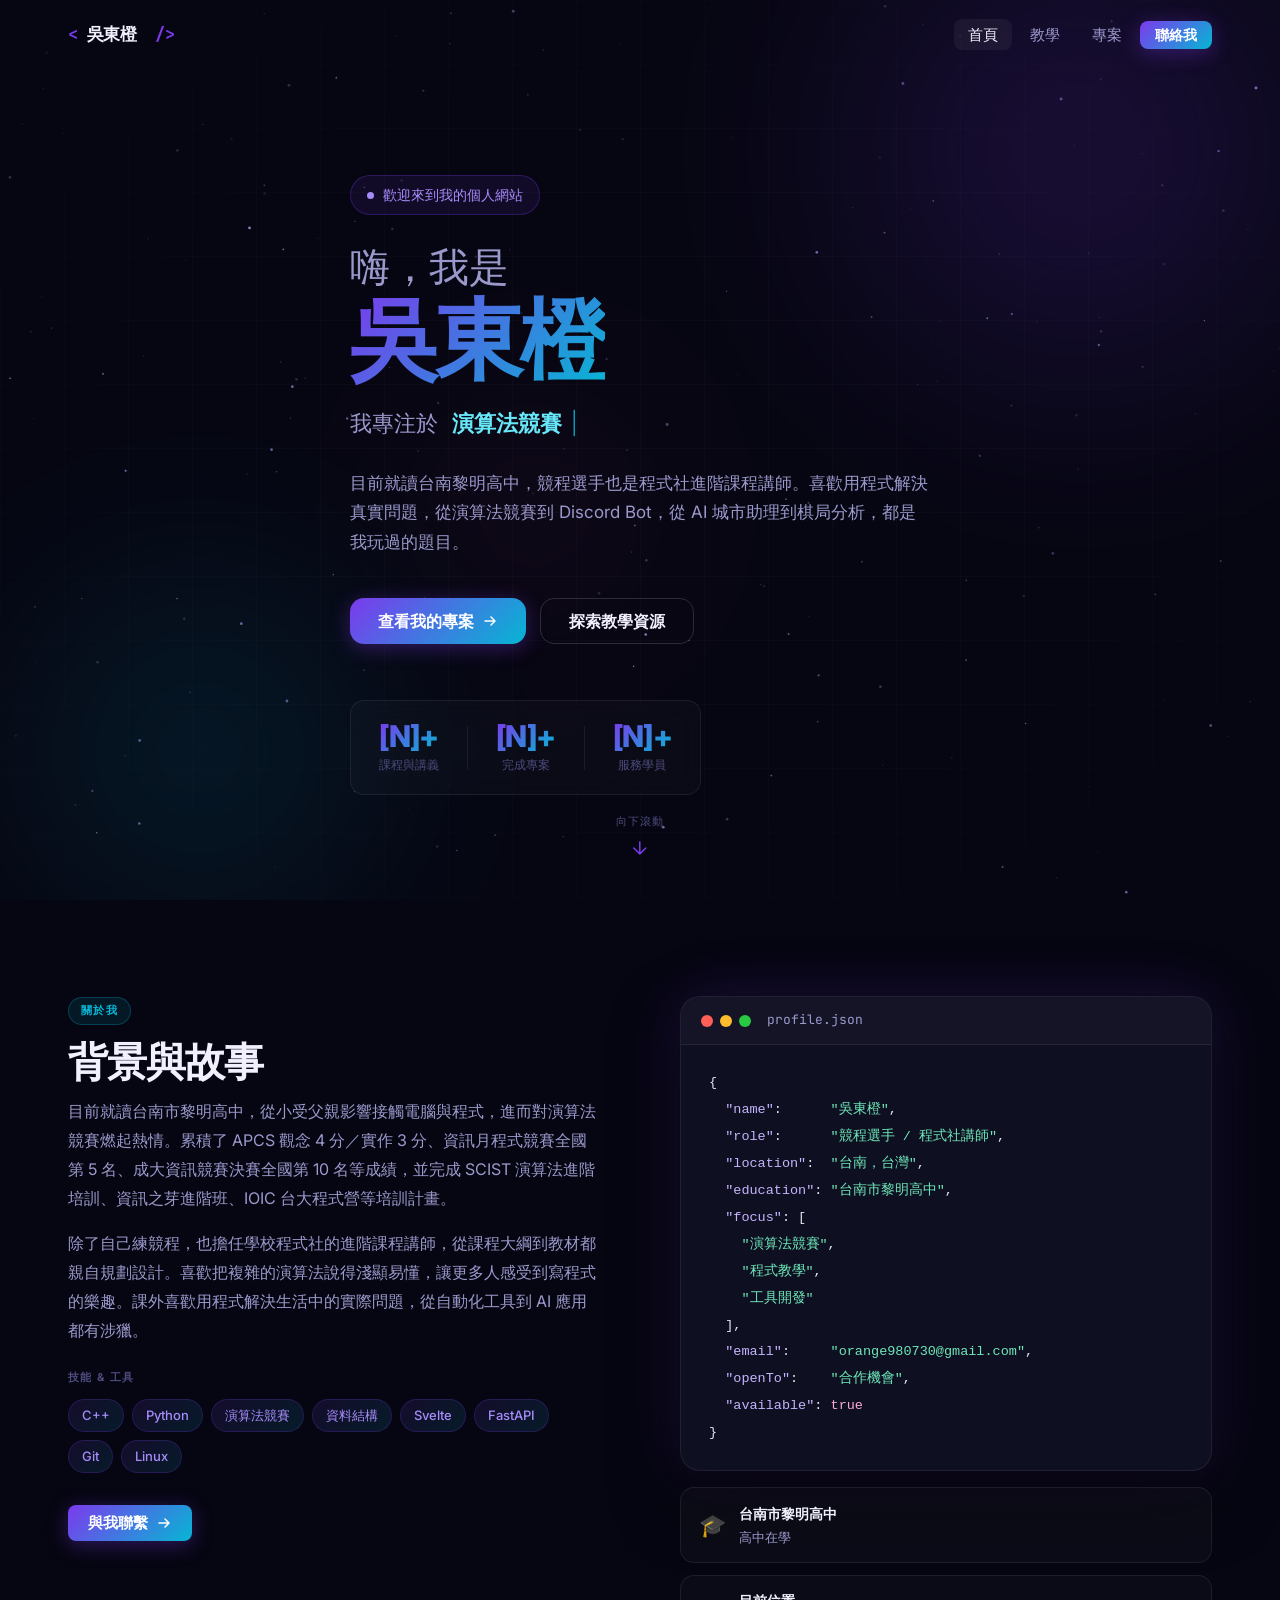
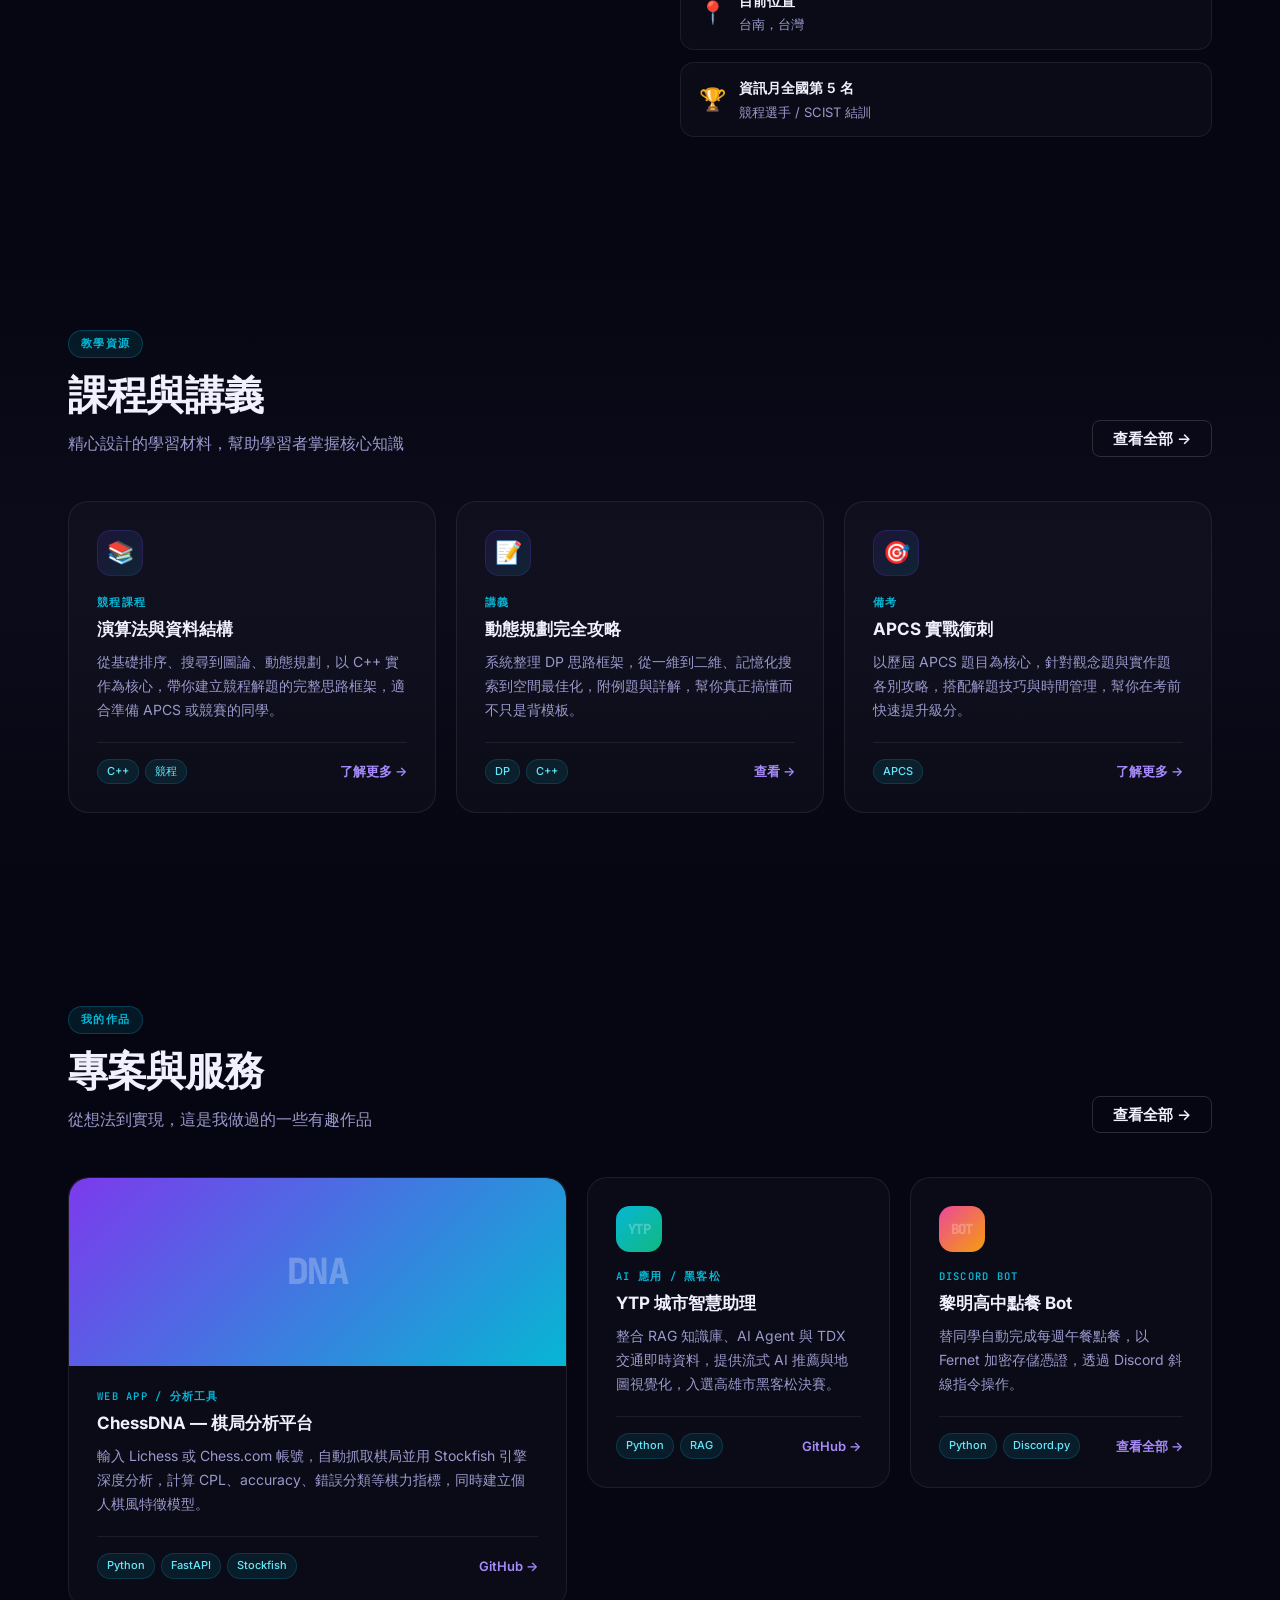
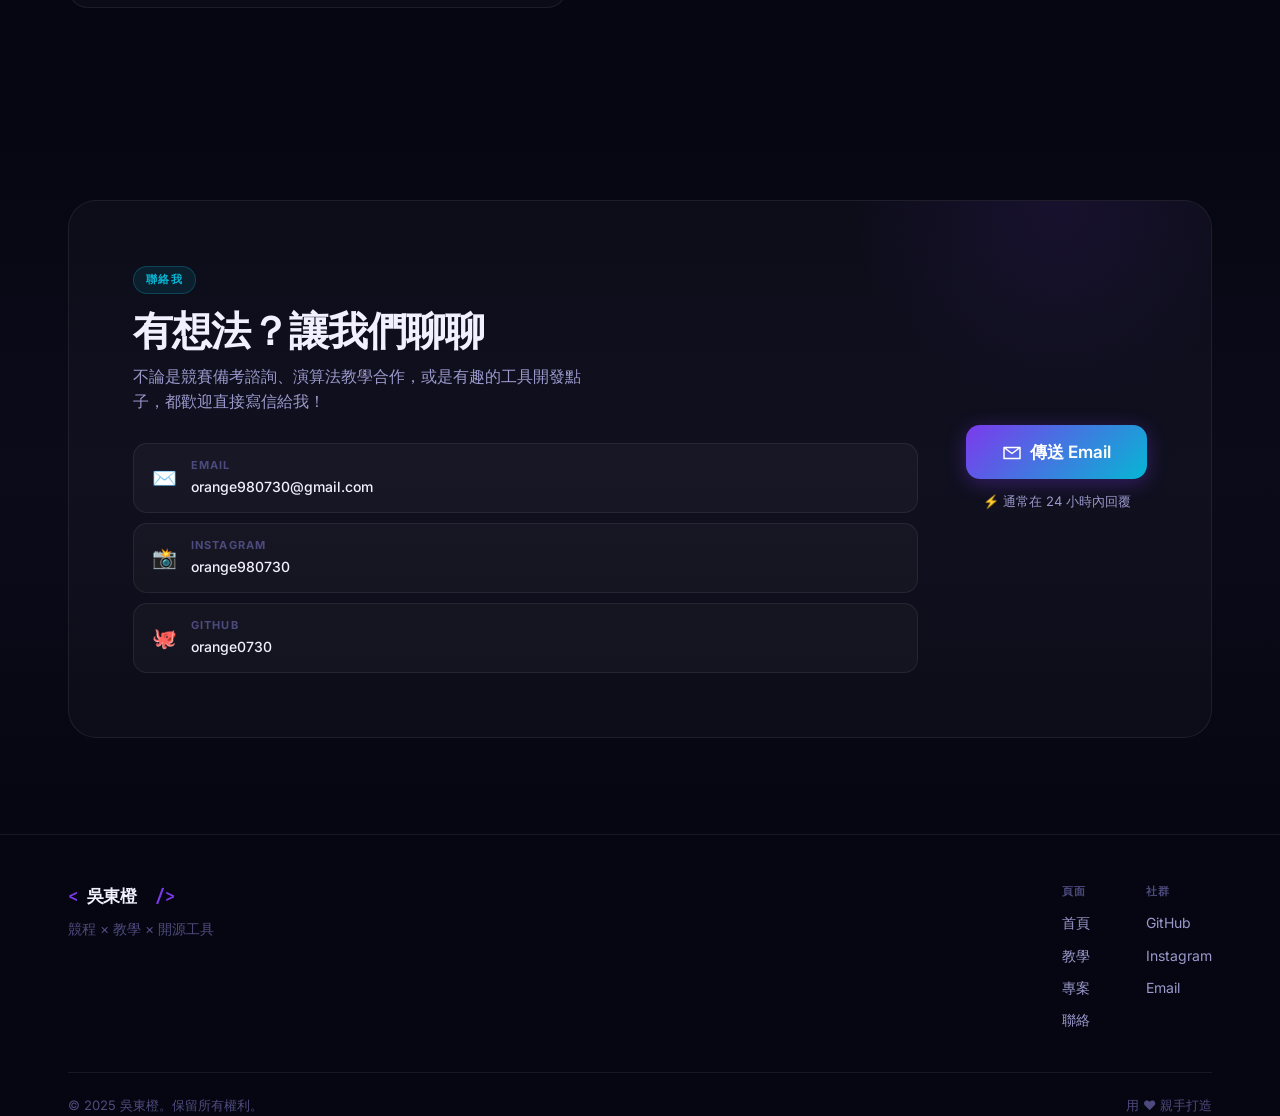
==== commit cdf4b4c1: "Fill in content: about, skills, projects, teaching, services" ====
--- a/index.html
+++ b/index.html
@@ -74,7 +74,7 @@
 
         <!-- 簡介 -->
         <p class="hero-desc">
-          [在這裡寫一段關於你自己的介紹，2–3 句話即可。例如：你是誰、你在做什麼、你有什麼熱情。讓訪客在幾秒內就能認識你。]
+          目前就讀台南黎明高中，競程選手也是程式社進階課程講師。喜歡用程式解決真實問題，從演算法競賽到 Discord Bot，從 AI 城市助理到棋局分析，都是我玩過的題目。
         </p>
 
         <!-- CTA 按鈕 -->
@@ -136,21 +136,23 @@
 
           <div class="about-body">
             <p>
-              [在這裡介紹你自己。你可以說說你的學習歷程、工作經歷，或是讓你走上現在這條路的故事。讓訪客感受到你是一個真實的人，而不只是履歷清單。]
+              目前就讀台南市黎明高中，從小受父親影響接觸電腦與程式，進而對演算法競賽燃起熱情。累積了 APCS 觀念 4 分／實作 3 分、資訊月程式競賽全國第 5 名、成大資訊競賽決賽全國第 10 名等成績，並完成 SCIST 演算法進階培訓、資訊之芽進階班、IOIC 台大程式營等培訓計畫。
             </p>
             <p>
-              [繼續說說你的專長與興趣，或是你目前正在鑽研的主題。可以分享讓你感到興奮的事情，展現你的熱情與個性。]
+              除了自己練競程，也擔任學校程式社的進階課程講師，從課程大綱到教材都親自規劃設計。喜歡把複雜的演算法說得淺顯易懂，讓更多人感受到寫程式的樂趣。課外喜歡用程式解決生活中的實際問題，從自動化工具到 AI 應用都有涉獵。
             </p>
           </div>
 
           <span class="skills-label">技能 &amp; 工具</span>
           <div class="tags-wrap">
-            <span class="tag">[技能 1]</span>
-            <span class="tag">[技能 2]</span>
-            <span class="tag">[技能 3]</span>
-            <span class="tag">[技能 4]</span>
-            <span class="tag">[技能 5]</span>
-            <span class="tag">[技能 6]</span>
+            <span class="tag">C++</span>
+            <span class="tag">Python</span>
+            <span class="tag">演算法競賽</span>
+            <span class="tag">資料結構</span>
+            <span class="tag">Svelte</span>
+            <span class="tag">FastAPI</span>
+            <span class="tag">Git</span>
+            <span class="tag">Linux</span>
           </div>
 
           <a href="#contact" class="btn btn-primary">
@@ -176,13 +178,13 @@
             <div class="code-card-body">
 <pre><code><span class="cp">{</span>
   <span class="ck">"name"</span><span class="cp">:</span>      <span class="cs">"吳東橙"</span><span class="cp">,</span>
-  <span class="ck">"role"</span><span class="cp">:</span>      <span class="cs">"[職稱 / 身份]"</span><span class="cp">,</span>
-  <span class="ck">"location"</span><span class="cp">:</span>  <span class="cs">"[所在城市，國家]"</span><span class="cp">,</span>
-  <span class="ck">"education"</span><span class="cp">:</span> <span class="cs">"[學歷]"</span><span class="cp">,</span>
+  <span class="ck">"role"</span><span class="cp">:</span>      <span class="cs">"競程選手 / 程式社講師"</span><span class="cp">,</span>
+  <span class="ck">"location"</span><span class="cp">:</span>  <span class="cs">"台南，台灣"</span><span class="cp">,</span>
+  <span class="ck">"education"</span><span class="cp">:</span> <span class="cs">"台南市黎明高中"</span><span class="cp">,</span>
   <span class="ck">"focus"</span><span class="cp">: [</span>
-    <span class="cs">"[專注領域 1]"</span><span class="cp">,</span>
-    <span class="cs">"[專注領域 2]"</span><span class="cp">,</span>
-    <span class="cs">"[專注領域 3]"</span>
+    <span class="cs">"演算法競賽"</span><span class="cp">,</span>
+    <span class="cs">"程式教學"</span><span class="cp">,</span>
+    <span class="cs">"工具開發"</span>
   <span class="cp">],</span>
   <span class="ck">"email"</span><span class="cp">:</span>     <span class="cs">"orange980730@gmail.com"</span><span class="cp">,</span>
   <span class="ck">"openTo"</span><span class="cp">:</span>    <span class="cs">"合作機會"</span><span class="cp">,</span>
@@ -196,22 +198,22 @@
             <div class="deco-card">
               <span class="deco-emoji">🎓</span>
               <div>
-                <div class="deco-title">[學歷 / 資格認證]</div>
-                <div class="deco-sub">[學校 / 機構名稱]</div>
+                <div class="deco-title">台南市黎明高中</div>
+                <div class="deco-sub">高中在學</div>
               </div>
             </div>
             <div class="deco-card">
               <span class="deco-emoji">📍</span>
               <div>
                 <div class="deco-title">目前位置</div>
-                <div class="deco-sub">[城市，國家]</div>
+                <div class="deco-sub">台南，台灣</div>
               </div>
             </div>
             <div class="deco-card">
-              <span class="deco-emoji">✨</span>
-              <div>
-                <div class="deco-title">[一件你引以為傲的事]</div>
-                <div class="deco-sub">[簡短說明]</div>
+              <span class="deco-emoji">🏆</span>
+              <div>
+                <div class="deco-title">資訊月全國第 5 名</div>
+                <div class="deco-sub">競程選手 / SCIST 結訓</div>
               </div>
             </div>
           </div>
@@ -240,15 +242,15 @@
         <!-- 教學卡 1 -->
         <article class="card">
           <div class="card-icon-wrap">📚</div>
-          <div class="card-label">[課程類別]</div>
-          <h3 class="card-title">[課程名稱 1]</h3>
+          <div class="card-label">競程課程</div>
+          <h3 class="card-title">演算法與資料結構</h3>
           <p class="card-desc">
-            [課程描述：說明這門課的主要內容、學習目標，以及適合哪些人學習。2–3 句話即可。]
+            從基礎排序、搜尋到圖論、動態規劃，以 C++ 實作為核心，帶你建立競程解題的完整思路框架，適合準備 APCS 或競賽的同學。
           </p>
           <div class="card-footer">
             <div class="card-tags">
-              <span class="tech-tag">[標籤 1]</span>
-              <span class="tech-tag">[標籤 2]</span>
+              <span class="tech-tag">C++</span>
+              <span class="tech-tag">競程</span>
             </div>
             <a href="teaching.html" class="card-link">了解更多 →</a>
           </div>
@@ -257,30 +259,31 @@
         <!-- 教學卡 2 -->
         <article class="card">
           <div class="card-icon-wrap">📝</div>
-          <div class="card-label">[類別]</div>
-          <h3 class="card-title">[講義名稱]</h3>
+          <div class="card-label">講義</div>
+          <h3 class="card-title">動態規劃完全攻略</h3>
           <p class="card-desc">
-            [講義描述：說明這份講義的內容重點、適用場合或課程。]
+            系統整理 DP 思路框架，從一維到二維、記憶化搜索到空間最佳化，附例題與詳解，幫你真正搞懂而不只是背模板。
           </p>
           <div class="card-footer">
             <div class="card-tags">
-              <span class="tech-tag">[標籤 1]</span>
-            </div>
-            <a href="teaching.html" class="card-link">下載 →</a>
+              <span class="tech-tag">DP</span>
+              <span class="tech-tag">C++</span>
+            </div>
+            <a href="teaching.html" class="card-link">查看 →</a>
           </div>
         </article>
 
         <!-- 教學卡 3 -->
         <article class="card">
           <div class="card-icon-wrap">🎯</div>
-          <div class="card-label">[類別]</div>
-          <h3 class="card-title">[工作坊 / 課程名稱]</h3>
+          <div class="card-label">備考</div>
+          <h3 class="card-title">APCS 實戰衝刺</h3>
           <p class="card-desc">
-            [描述：說明工作坊或特別課程的特色與適合對象。]
+            以歷屆 APCS 題目為核心，針對觀念題與實作題各別攻略，搭配解題技巧與時間管理，幫你在考前快速提升級分。
           </p>
           <div class="card-footer">
             <div class="card-tags">
-              <span class="tech-tag">[標籤]</span>
+              <span class="tech-tag">APCS</span>
             </div>
             <a href="teaching.html" class="card-link">了解更多 →</a>
           </div>
@@ -306,55 +309,57 @@
 
       <div class="projects-home-grid stagger">
 
-        <!-- 精選專案（大卡）-->
+        <!-- 精選專案：ChessDNA -->
         <article class="card card-project-featured">
           <div class="proj-visual">
-            <div class="proj-bg proj-bg-1">[縮寫]</div>
-          </div>
-          <div class="card-label">[類型，如 Web App / 工具 / 研究]</div>
-          <h3 class="card-title">[主打專案名稱]</h3>
+            <div class="proj-bg proj-bg-1">DNA</div>
+          </div>
+          <div class="card-label">Web App / 分析工具</div>
+          <h3 class="card-title">ChessDNA — 棋局分析平台</h3>
           <p class="card-desc">
-            [專案描述：這個專案是什麼？解決了什麼問題？最特別的地方是什麼？讓人一眼就想點進去看。]
+            輸入 Lichess 或 Chess.com 帳號，自動抓取棋局並用 Stockfish 引擎深度分析，計算 CPL、accuracy、錯誤分類等棋力指標，同時建立個人棋風特徵模型。
           </p>
           <div class="card-footer">
             <div class="card-tags">
-              <span class="tech-tag">[技術 1]</span>
-              <span class="tech-tag">[技術 2]</span>
-              <span class="tech-tag">[技術 3]</span>
-            </div>
-            <a href="projects.html" class="card-link">查看詳情 →</a>
-          </div>
-        </article>
-
-        <!-- 專案卡 2 -->
+              <span class="tech-tag">Python</span>
+              <span class="tech-tag">FastAPI</span>
+              <span class="tech-tag">Stockfish</span>
+            </div>
+            <a href="https://github.com/orange0730/ChessDNA" class="card-link" target="_blank" rel="noopener">GitHub →</a>
+          </div>
+        </article>
+
+        <!-- 專案卡 2：YTP 城市助理 -->
         <article class="card">
           <div class="proj-visual-sm">
-            <div class="proj-bg proj-bg-2 proj-bg-sm">[縮]</div>
-          </div>
-          <div class="card-label">[類型]</div>
-          <h3 class="card-title">[專案名稱 2]</h3>
-          <p class="card-desc">[簡短描述...]</p>
-          <div class="card-footer">
-            <div class="card-tags">
-              <span class="tech-tag">[技術]</span>
-            </div>
-            <a href="projects.html" class="card-link">查看 →</a>
-          </div>
-        </article>
-
-        <!-- 專案卡 3 -->
+            <div class="proj-bg proj-bg-2 proj-bg-sm">YTP</div>
+          </div>
+          <div class="card-label">AI 應用 / 黑客松</div>
+          <h3 class="card-title">YTP 城市智慧助理</h3>
+          <p class="card-desc">整合 RAG 知識庫、AI Agent 與 TDX 交通即時資料，提供流式 AI 推薦與地圖視覺化，入選高雄市黑客松決賽。</p>
+          <div class="card-footer">
+            <div class="card-tags">
+              <span class="tech-tag">Python</span>
+              <span class="tech-tag">RAG</span>
+            </div>
+            <a href="https://github.com/orange0730/ytp-hackDemo" class="card-link" target="_blank" rel="noopener">GitHub →</a>
+          </div>
+        </article>
+
+        <!-- 專案卡 3：LMSH Bot -->
         <article class="card">
           <div class="proj-visual-sm">
-            <div class="proj-bg proj-bg-3 proj-bg-sm">[縮]</div>
-          </div>
-          <div class="card-label">[類型]</div>
-          <h3 class="card-title">[專案名稱 3]</h3>
-          <p class="card-desc">[簡短描述...]</p>
-          <div class="card-footer">
-            <div class="card-tags">
-              <span class="tech-tag">[技術]</span>
-            </div>
-            <a href="projects.html" class="card-link">查看 →</a>
+            <div class="proj-bg proj-bg-3 proj-bg-sm">BOT</div>
+          </div>
+          <div class="card-label">Discord Bot</div>
+          <h3 class="card-title">黎明高中點餐 Bot</h3>
+          <p class="card-desc">替同學自動完成每週午餐點餐，以 Fernet 加密存儲憑證，透過 Discord 斜線指令操作。</p>
+          <div class="card-footer">
+            <div class="card-tags">
+              <span class="tech-tag">Python</span>
+              <span class="tech-tag">Discord.py</span>
+            </div>
+            <a href="projects.html" class="card-link">查看全部 →</a>
           </div>
         </article>
 
@@ -372,7 +377,7 @@
         <div class="contact-content">
           <div class="section-label">聯絡我</div>
           <h2 class="section-title">有想法？讓我們聊聊</h2>
-          <p>[不論是合作機會、課程諮詢，或只是打聲招呼，我很樂意收到你的訊息！]</p>
+          <p>不論是競賽備考諮詢、演算法教學合作，或是有趣的工具開發點子，都歡迎直接寫信給我！</p>
 
           <div class="contact-links">
             <a href="mailto:orange980730@gmail.com" class="contact-item">
@@ -426,7 +431,7 @@
             <span class="logo-name">吳東橙</span>
             <span class="logo-bracket">&nbsp;/&gt;</span>
           </a>
-          <p class="footer-tagline">[一句話描述你自己或你的網站]</p>
+          <p class="footer-tagline">競程 × 教學 × 開源工具</p>
         </div>
 
         <div class="footer-links">
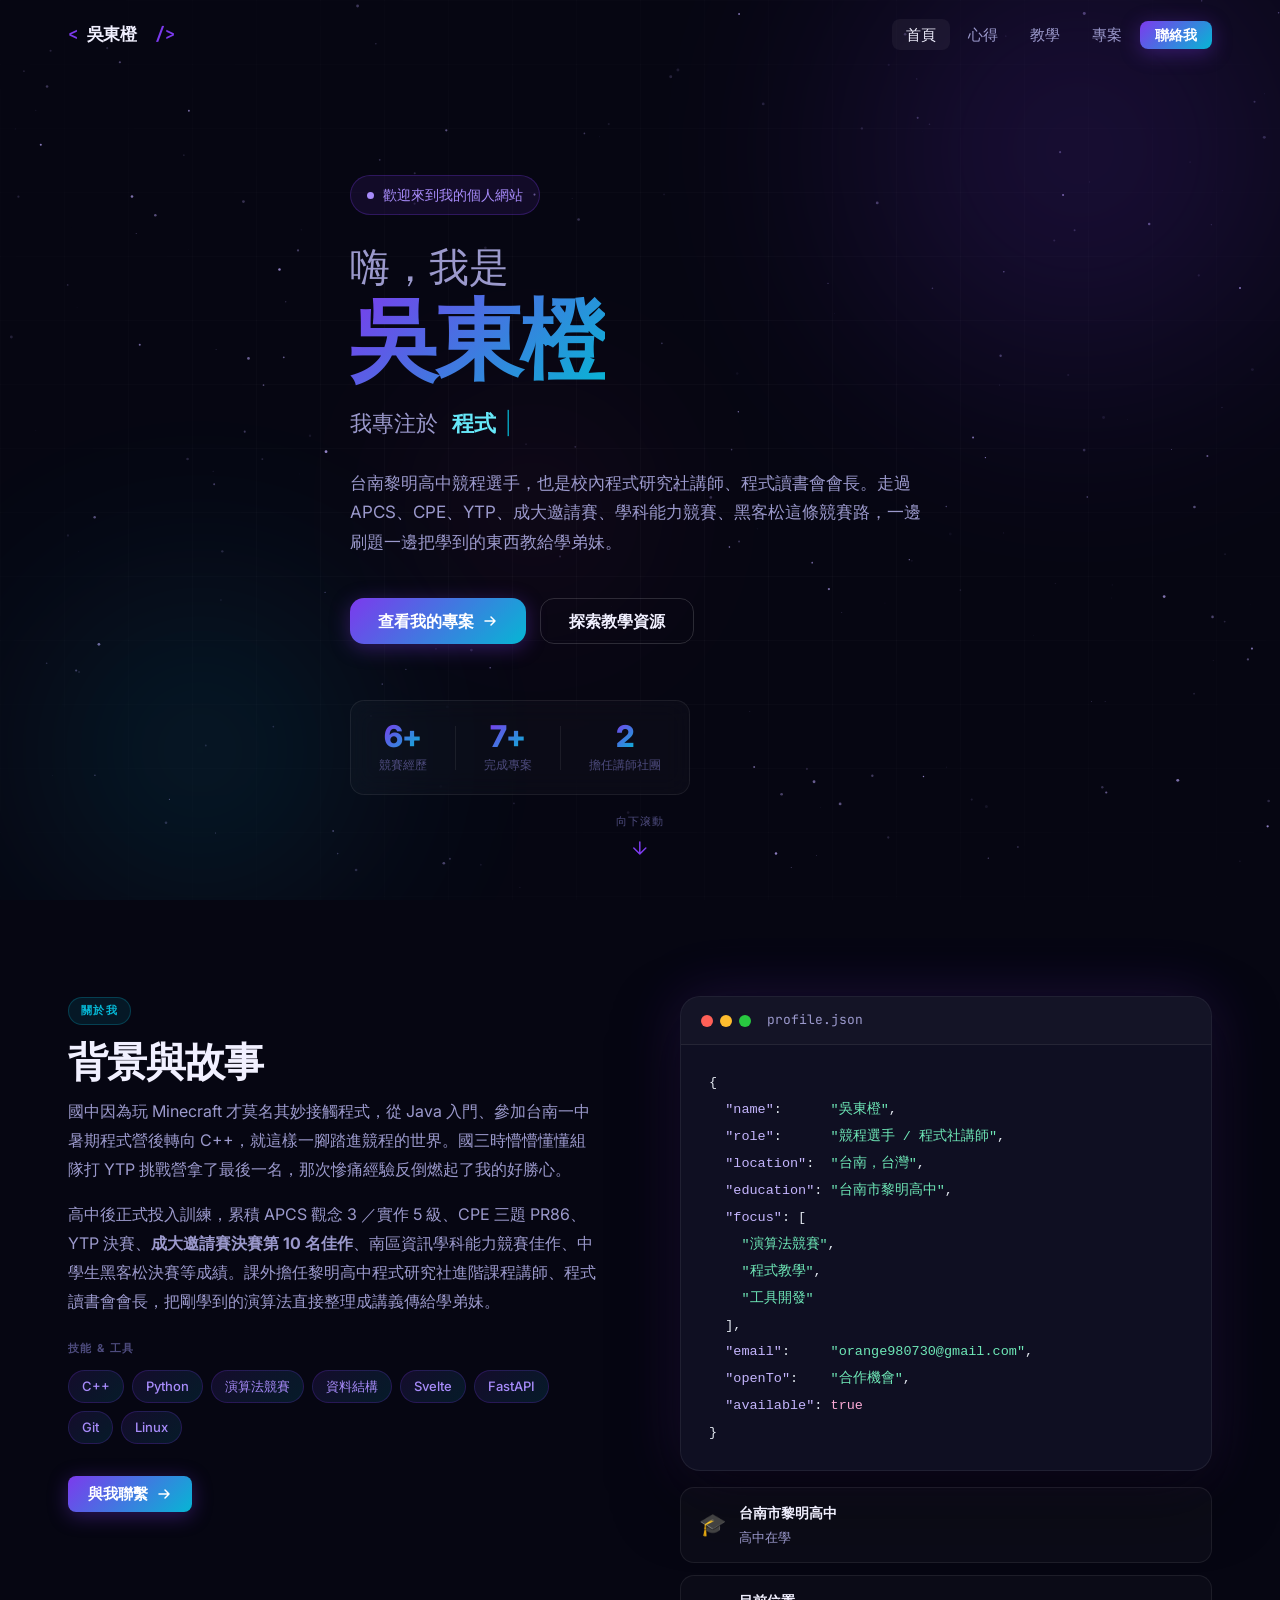
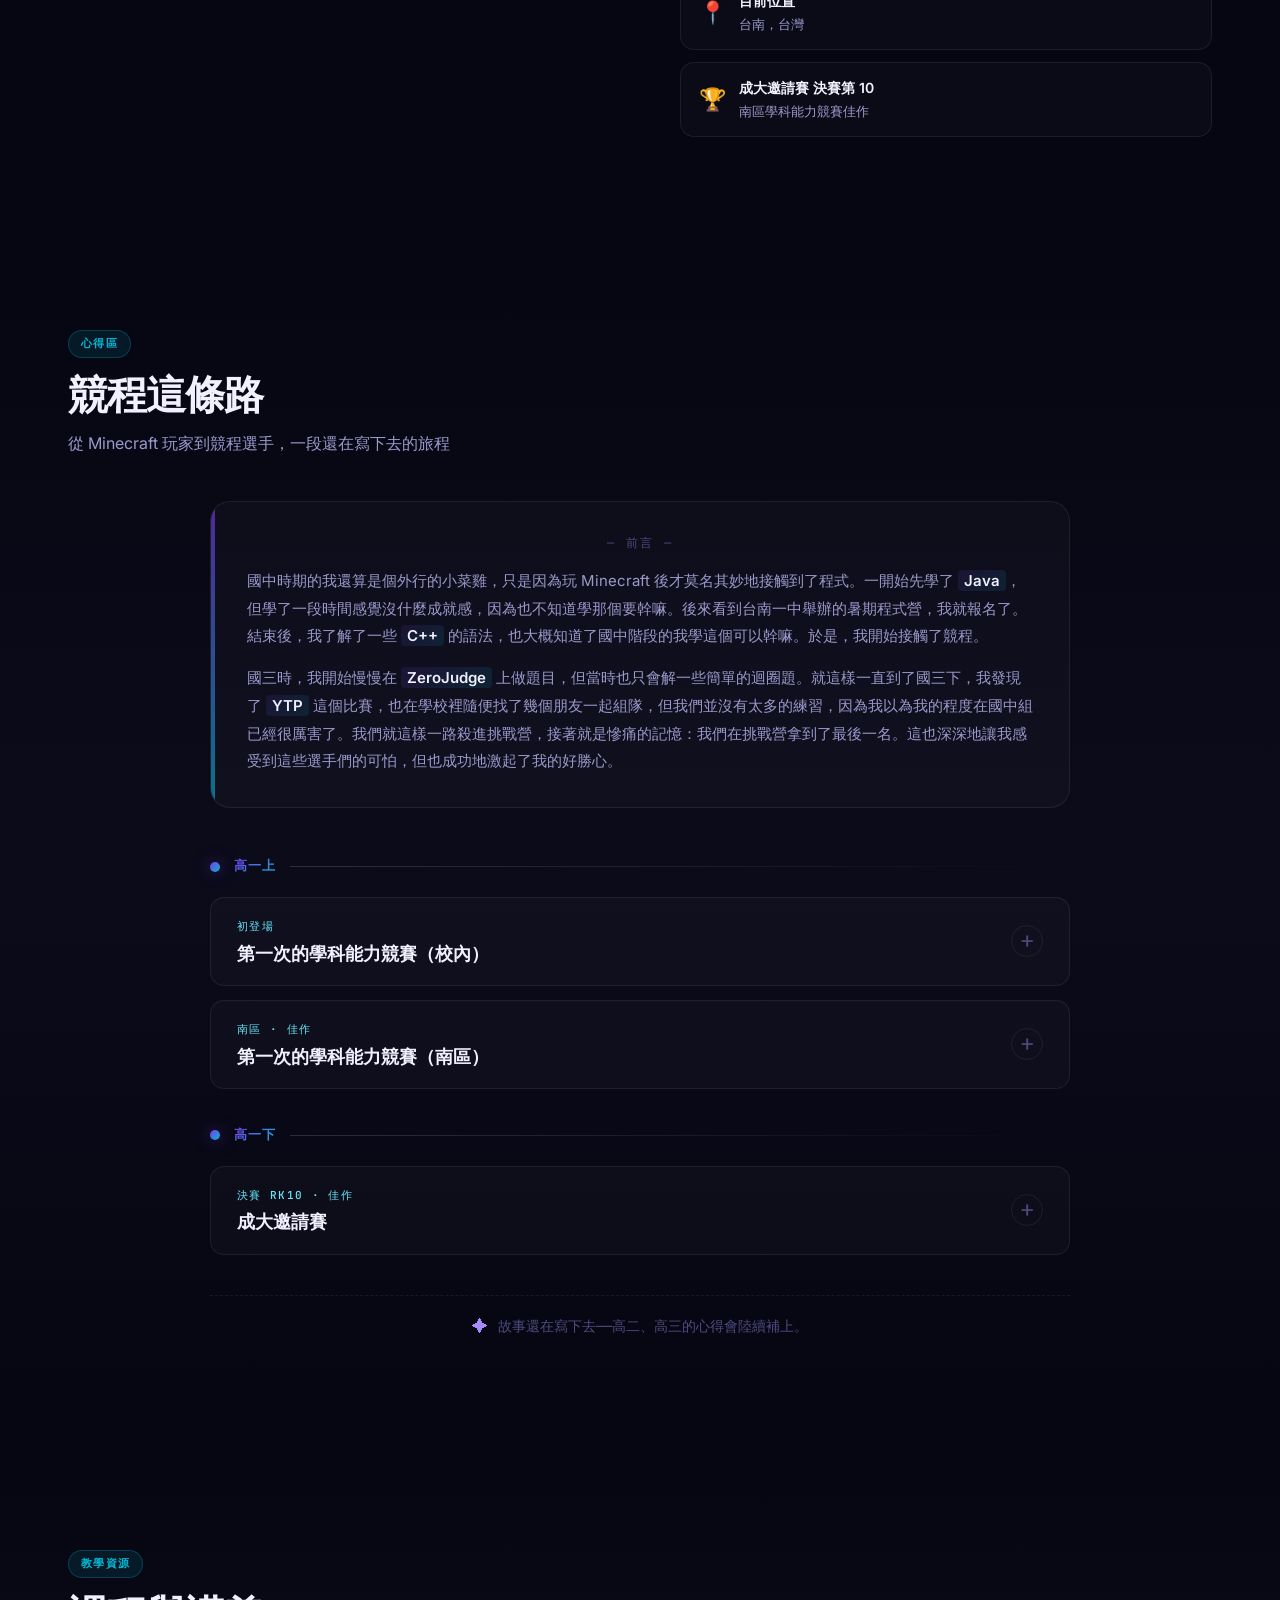
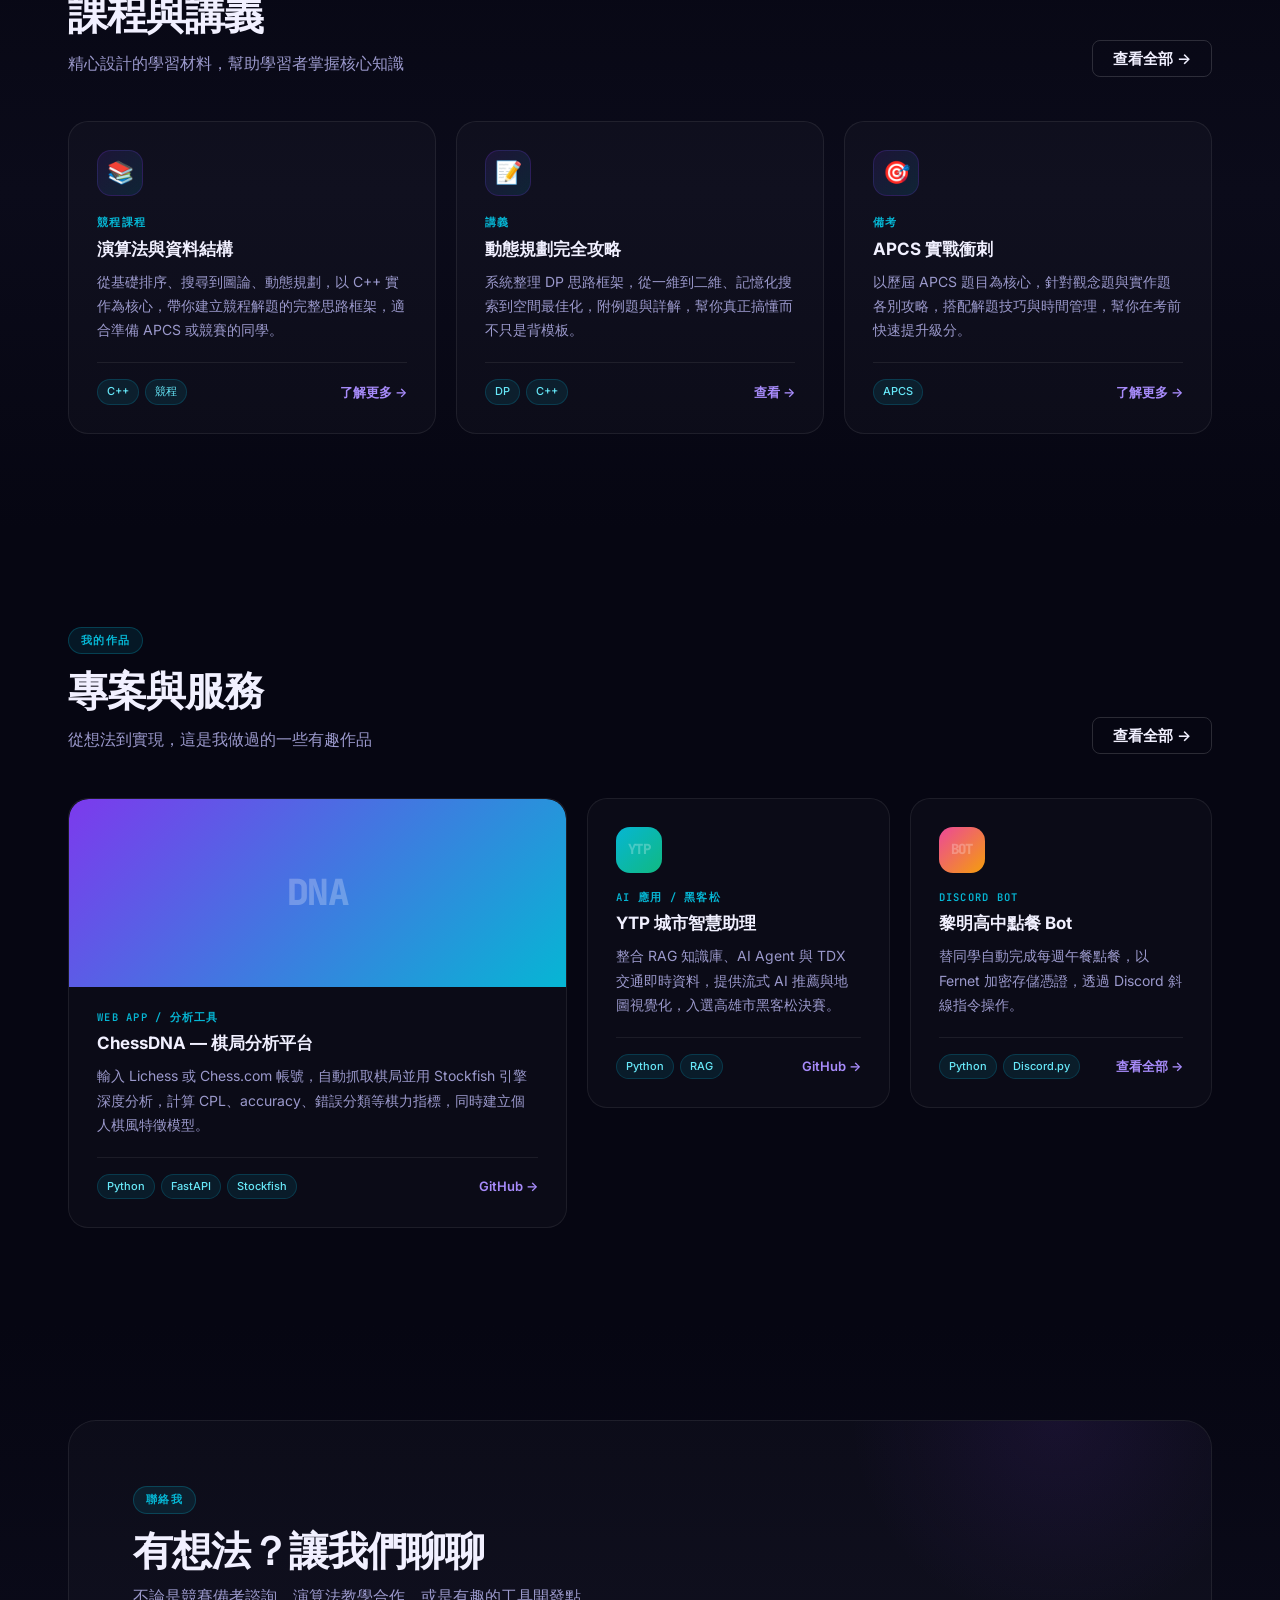
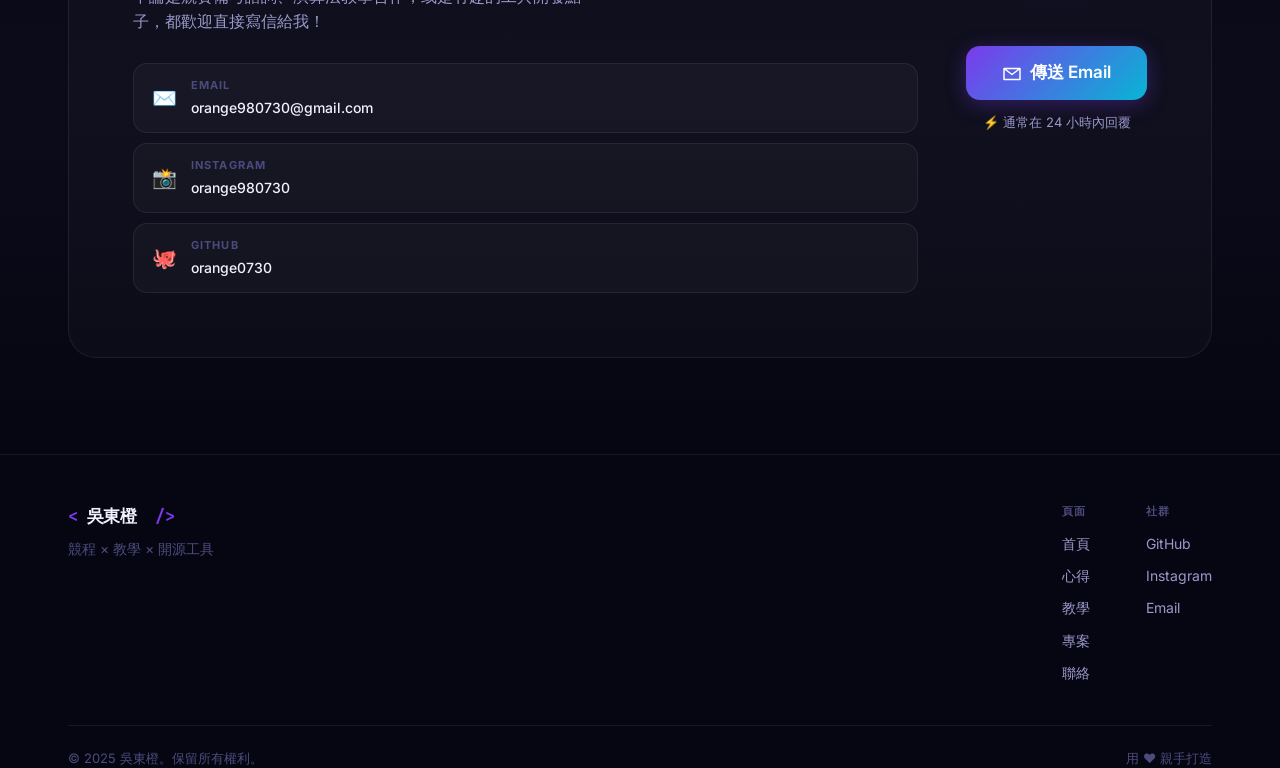
==== commit f31c02ac: "Update self-intro with accurate competition record and add 心得區 - hero-desc, about-body, deco-card no" ====
--- a/index.html
+++ b/index.html
@@ -25,6 +25,7 @@
 
       <ul class="nav-links" id="navLinks">
         <li><a href="index.html"   class="nav-link">首頁</a></li>
+        <li><a href="#journey"     class="nav-link">心得</a></li>
         <li><a href="teaching.html" class="nav-link">教學</a></li>
         <li><a href="projects.html" class="nav-link">專案</a></li>
         <li>
@@ -74,7 +75,7 @@
 
         <!-- 簡介 -->
         <p class="hero-desc">
-          目前就讀台南黎明高中，競程選手也是程式社進階課程講師。喜歡用程式解決真實問題，從演算法競賽到 Discord Bot，從 AI 城市助理到棋局分析，都是我玩過的題目。
+          台南黎明高中競程選手，也是校內程式研究社講師、程式讀書會會長。走過 APCS、CPE、YTP、成大邀請賽、學科能力競賽、黑客松這條競賽路，一邊刷題一邊把學到的東西教給學弟妹。
         </p>
 
         <!-- CTA 按鈕 -->
@@ -90,21 +91,21 @@
           </a>
         </div>
 
-        <!-- 統計數字 — 填入你的真實數字 -->
+        <!-- 統計數字 -->
         <div class="hero-stats">
           <div class="stat-item">
-            <span class="stat-num gradient-text">[N]+</span>
-            <span class="stat-lbl">課程與講義</span>
+            <span class="stat-num gradient-text">6+</span>
+            <span class="stat-lbl">競賽經歷</span>
           </div>
           <div class="stat-divider"></div>
           <div class="stat-item">
-            <span class="stat-num gradient-text">[N]+</span>
+            <span class="stat-num gradient-text">7+</span>
             <span class="stat-lbl">完成專案</span>
           </div>
           <div class="stat-divider"></div>
           <div class="stat-item">
-            <span class="stat-num gradient-text">[N]+</span>
-            <span class="stat-lbl">服務學員</span>
+            <span class="stat-num gradient-text">2</span>
+            <span class="stat-lbl">擔任講師社團</span>
           </div>
         </div>
 
@@ -136,10 +137,10 @@
 
           <div class="about-body">
             <p>
-              目前就讀台南市黎明高中，從小受父親影響接觸電腦與程式，進而對演算法競賽燃起熱情。累積了 APCS 觀念 4 分／實作 3 分、資訊月程式競賽全國第 5 名、成大資訊競賽決賽全國第 10 名等成績，並完成 SCIST 演算法進階培訓、資訊之芽進階班、IOIC 台大程式營等培訓計畫。
+              國中因為玩 Minecraft 才莫名其妙接觸程式，從 Java 入門、參加台南一中暑期程式營後轉向 C++，就這樣一腳踏進競程的世界。國三時懵懵懂懂組隊打 YTP 挑戰營拿了最後一名，那次慘痛經驗反倒燃起了我的好勝心。
             </p>
             <p>
-              除了自己練競程，也擔任學校程式社的進階課程講師，從課程大綱到教材都親自規劃設計。喜歡把複雜的演算法說得淺顯易懂，讓更多人感受到寫程式的樂趣。課外喜歡用程式解決生活中的實際問題，從自動化工具到 AI 應用都有涉獵。
+              高中後正式投入訓練，累積 APCS 觀念 3 ／實作 5 級、CPE 三題 PR86、YTP 決賽、<strong>成大邀請賽決賽第 10 名佳作</strong>、南區資訊學科能力競賽佳作、中學生黑客松決賽等成績。課外擔任黎明高中程式研究社進階課程講師、程式讀書會會長，把剛學到的演算法直接整理成講義傳給學弟妹。
             </p>
           </div>
 
@@ -212,14 +213,121 @@
             <div class="deco-card">
               <span class="deco-emoji">🏆</span>
               <div>
-                <div class="deco-title">資訊月全國第 5 名</div>
-                <div class="deco-sub">競程選手 / SCIST 結訓</div>
-              </div>
-            </div>
-          </div>
-        </div>
-
-      </div>
+                <div class="deco-title">成大邀請賽 決賽第 10</div>
+                <div class="deco-sub">南區學科能力競賽佳作</div>
+              </div>
+            </div>
+          </div>
+        </div>
+
+      </div>
+    </div>
+  </section>
+
+  <!-- ══════════════════════════════════════
+       JOURNEY / 心得區
+       ══════════════════════════════════════ -->
+  <section class="section section-alt" id="journey">
+    <div class="container">
+
+      <div class="section-header reveal">
+        <div>
+          <div class="section-label">心得區</div>
+          <h2 class="section-title">競程這條路</h2>
+          <p class="section-desc">從 Minecraft 玩家到競程選手，一段還在寫下去的旅程</p>
+        </div>
+      </div>
+
+      <!-- 前言 -->
+      <div class="journey-preface reveal">
+        <div class="jp-tag">— 前言 —</div>
+        <p>
+          國中時期的我還算是個外行的小菜雞，只是因為玩 Minecraft 後才莫名其妙地接觸到了程式。一開始先學了 <strong>Java</strong>，但學了一段時間感覺沒什麼成就感，因為也不知道學那個要幹嘛。後來看到台南一中舉辦的暑期程式營，我就報名了。結束後，我了解了一些 <strong>C++</strong> 的語法，也大概知道了國中階段的我學這個可以幹嘛。於是，我開始接觸了競程。
+        </p>
+        <p>
+          國三時，我開始慢慢在 <strong>ZeroJudge</strong> 上做題目，但當時也只會解一些簡單的迴圈題。就這樣一直到了國三下，我發現了 <strong>YTP</strong> 這個比賽，也在學校裡隨便找了幾個朋友一起組隊，但我們並沒有太多的練習，因為我以為我的程度在國中組已經很厲害了。我們就這樣一路殺進挑戰營，接著就是慘痛的記憶：我們在挑戰營拿到了最後一名。這也深深地讓我感受到這些選手們的可怕，但也成功地激起了我的好勝心。
+        </p>
+      </div>
+
+      <!-- Timeline -->
+      <div class="journey-timeline">
+
+        <!-- 高一上 -->
+        <div class="journey-marker reveal">
+          <span class="jm-dot"></span>
+          <span class="jm-year">高一上</span>
+          <span class="jm-line"></span>
+        </div>
+
+        <details class="journey-entry reveal">
+          <summary>
+            <div class="je-head">
+              <div class="je-head-left">
+                <span class="je-kicker">初登場</span>
+                <h3 class="je-title">第一次的學科能力競賽（校內）</h3>
+              </div>
+              <span class="je-chev" aria-hidden="true">+</span>
+            </div>
+          </summary>
+          <div class="je-body">
+            <p>剛上高一時，聽到了有「學科能力競賽」這個東西。雖然學校並沒有對高一新生宣傳，但我還是厚臉皮去詢問了電腦老師，老師也同意讓我參加校內初選。</p>
+            <p>這次比賽前，我不再像國中時那樣覺得自己非常厲害，而是開始固定每天練幾題題目。到了校內賽當天，我做好了準備進到電腦教室，看到了 10 多個學長們，心裡開始有點緊張。</p>
+            <p>比賽開始了，一共五題。第一題很簡單之前好像有做過就直接秒了；第二題是一題有難度的機器人指令題——要判斷上下左右移動後機器人最後會停留在哪個點上，花了快一個小時，憑藉之前每天練習學到的技巧成功 AC；接著順勢解出第三題。第四、第五題則是因為題目看不太懂只拿到了部分的分數。比賽結束時我的總分是 <strong>360</strong>——一個看起來有機會但又不確定的分數。</p>
+          </div>
+        </details>
+
+        <details class="journey-entry reveal">
+          <summary>
+            <div class="je-head">
+              <div class="je-head-left">
+                <span class="je-kicker">南區 · 佳作</span>
+                <h3 class="je-title">第一次的學科能力競賽（南區）</h3>
+              </div>
+              <span class="je-chev" aria-hidden="true">+</span>
+            </div>
+          </summary>
+          <div class="je-body">
+            <p class="je-placeholder">心得整理中，有點忘記了，想起來再補上來 ✍️</p>
+          </div>
+        </details>
+
+        <!-- 高一下 -->
+        <div class="journey-marker reveal">
+          <span class="jm-dot"></span>
+          <span class="jm-year">高一下</span>
+          <span class="jm-line"></span>
+        </div>
+
+        <details class="journey-entry reveal">
+          <summary>
+            <div class="je-head">
+              <div class="je-head-left">
+                <span class="je-kicker">決賽 rk10 · 佳作</span>
+                <h3 class="je-title">成大邀請賽</h3>
+              </div>
+              <span class="je-chev" aria-hidden="true">+</span>
+            </div>
+          </summary>
+          <div class="je-body">
+            <h4 class="je-sub">賽前</h4>
+            <p>這次的比賽和能競不同，這次是團體賽。我找了之前在一中程式營認識的朋友和他的同學一起組隊，但也因為他們都非常厲害，我開始害怕自己是否會拖累他們，所以比賽前好幾天每天都在練習。</p>
+
+            <h4 class="je-sub">賽中</h4>
+            <p>就這樣一直到了比賽開始，我們一看到題目就開始分配，我選了一題題目敘述很長但我應該會解的題，兩位隊友也分別拿到他們覺得可以解的題。過了一段時間後，其中一位隊友獲得了我們的第一個 AC；但我因為緊張一直忘了要檢查好 code，吃了三個 WA 才 AC。正當我接著看下一題，另一位隊友也拿到了 AC，那時候我們的排名是前 15 左右，所以壓力就沒那麼大了。結果到比賽結束我沒再多拿到 AC，可是兩位隊友各自又多解了一題，最後名次在 <strong>第 11</strong>，但我也有點小自責。</p>
+
+            <h4 class="je-sub">賽後</h4>
+            <p>比賽結束後，我開始回顧自己的問題，發現應該是我心情過於緊張、心態沒調整好，才讓我們的耗時變多。還有一題生成樹的題目，如果心態調整好是有可能做出來的。</p>
+          </div>
+        </details>
+
+      </div>
+
+      <!-- 未完待續 -->
+      <div class="journey-more reveal">
+        <span class="jm-asterisk">✦</span>
+        <span>故事還在寫下去——高二、高三的心得會陸續補上。</span>
+      </div>
+
     </div>
   </section>
 
@@ -438,6 +546,7 @@
           <div class="footer-col">
             <span class="footer-col-title">頁面</span>
             <a href="index.html">首頁</a>
+            <a href="#journey">心得</a>
             <a href="teaching.html">教學</a>
             <a href="projects.html">專案</a>
             <a href="#contact">聯絡</a>
--- a/css/style.css
+++ b/css/style.css
@@ -1213,3 +1213,225 @@
 @media (max-width: 480px) {
   .hero-title { font-size: clamp(38px, 11vw, 54px); }
 }
+
+/* ============================================================
+   JOURNEY / 心得區
+   ============================================================ */
+.journey-preface {
+  max-width: 860px;
+  margin: 28px auto 48px;
+  padding: 32px 36px;
+  background: var(--card-bg);
+  border: 1px solid var(--border);
+  border-radius: var(--r-lg);
+  position: relative;
+  overflow: hidden;
+}
+.journey-preface::before {
+  content: '';
+  position: absolute;
+  top: 0; left: 0;
+  width: 4px; height: 100%;
+  background: var(--grad);
+  opacity: 0.6;
+}
+.jp-tag {
+  font-family: var(--mono);
+  font-size: 12px;
+  letter-spacing: 0.2em;
+  color: var(--t3);
+  text-transform: uppercase;
+  margin-bottom: 14px;
+  text-align: center;
+}
+.journey-preface p {
+  color: var(--t2);
+  font-size: 15px;
+  line-height: 1.85;
+  margin-bottom: 14px;
+}
+.journey-preface p:last-child { margin-bottom: 0; }
+.journey-preface strong {
+  color: var(--t1);
+  background: var(--grad-soft);
+  padding: 1px 6px;
+  border-radius: 4px;
+  font-weight: 600;
+}
+
+.journey-timeline {
+  max-width: 860px;
+  margin: 0 auto;
+  position: relative;
+}
+
+.journey-marker {
+  display: flex;
+  align-items: center;
+  gap: 14px;
+  margin: 36px 0 20px;
+}
+.jm-dot {
+  width: 10px;
+  height: 10px;
+  border-radius: 50%;
+  background: var(--grad);
+  box-shadow: 0 0 16px rgba(124,58,237,0.5);
+  flex-shrink: 0;
+}
+.jm-year {
+  font-family: var(--mono);
+  font-size: 13px;
+  font-weight: 600;
+  color: var(--t1);
+  letter-spacing: 0.08em;
+  background: var(--grad);
+  -webkit-background-clip: text;
+  background-clip: text;
+  -webkit-text-fill-color: transparent;
+}
+.jm-line {
+  flex: 1;
+  height: 1px;
+  background: linear-gradient(90deg, var(--border-hover) 0%, transparent 100%);
+}
+
+.journey-entry {
+  background: var(--card-bg);
+  border: 1px solid var(--border);
+  border-radius: var(--r);
+  margin-bottom: 14px;
+  overflow: hidden;
+  transition: border-color 0.25s var(--ease), background 0.25s var(--ease);
+}
+.journey-entry:hover {
+  border-color: var(--border-hover);
+  background: var(--card-hover);
+}
+.journey-entry[open] {
+  border-color: var(--border-hover);
+  background: var(--card-hover);
+}
+.journey-entry summary {
+  list-style: none;
+  cursor: pointer;
+  padding: 20px 26px;
+  user-select: none;
+}
+.journey-entry summary::-webkit-details-marker { display: none; }
+
+.je-head {
+  display: flex;
+  align-items: center;
+  justify-content: space-between;
+  gap: 20px;
+}
+.je-head-left {
+  display: flex;
+  flex-direction: column;
+  gap: 6px;
+  min-width: 0;
+}
+.je-kicker {
+  font-family: var(--mono);
+  font-size: 11px;
+  font-weight: 500;
+  letter-spacing: 0.12em;
+  color: var(--cyan-light);
+  text-transform: uppercase;
+}
+.je-title {
+  font-size: 18px;
+  font-weight: 600;
+  color: var(--t1);
+  line-height: 1.3;
+}
+.je-chev {
+  font-family: var(--mono);
+  font-size: 24px;
+  font-weight: 300;
+  color: var(--t3);
+  width: 32px;
+  height: 32px;
+  border-radius: 50%;
+  border: 1px solid var(--border);
+  display: flex;
+  align-items: center;
+  justify-content: center;
+  flex-shrink: 0;
+  transition: transform 0.3s var(--ease), color 0.2s var(--ease), border-color 0.2s var(--ease);
+}
+.journey-entry:hover .je-chev {
+  color: var(--t1);
+  border-color: var(--border-hover);
+}
+.journey-entry[open] .je-chev {
+  transform: rotate(45deg);
+  color: var(--purple-light);
+  border-color: var(--purple);
+}
+
+.je-body {
+  padding: 4px 26px 26px;
+  border-top: 1px solid var(--border);
+  margin-top: 16px;
+  padding-top: 20px;
+}
+.je-body p {
+  color: var(--t2);
+  font-size: 15px;
+  line-height: 1.85;
+  margin-bottom: 14px;
+}
+.je-body p:last-child { margin-bottom: 0; }
+.je-body strong {
+  color: var(--t1);
+  font-weight: 600;
+}
+.je-sub {
+  font-family: var(--mono);
+  font-size: 12px;
+  font-weight: 600;
+  letter-spacing: 0.12em;
+  color: var(--purple-light);
+  text-transform: uppercase;
+  margin-top: 18px;
+  margin-bottom: 10px;
+  padding-left: 10px;
+  border-left: 2px solid var(--purple);
+}
+.je-sub:first-child { margin-top: 0; }
+.je-placeholder {
+  color: var(--t3);
+  font-style: italic;
+  text-align: center;
+  padding: 8px 0;
+}
+
+.journey-more {
+  display: flex;
+  align-items: center;
+  justify-content: center;
+  gap: 10px;
+  margin: 40px auto 0;
+  padding: 18px;
+  max-width: 860px;
+  color: var(--t3);
+  font-size: 14px;
+  font-family: var(--mono);
+  border-top: 1px dashed var(--border);
+}
+.jm-asterisk {
+  color: var(--purple-light);
+  font-size: 16px;
+}
+
+@media (max-width: 640px) {
+  .journey-preface { padding: 24px 22px; }
+  .journey-preface p { font-size: 14px; line-height: 1.8; }
+  .journey-entry summary { padding: 16px 18px; }
+  .je-body { padding: 4px 18px 20px; padding-top: 18px; }
+  .je-title { font-size: 16px; }
+  .je-head { gap: 12px; }
+  .je-chev { width: 28px; height: 28px; font-size: 20px; }
+}
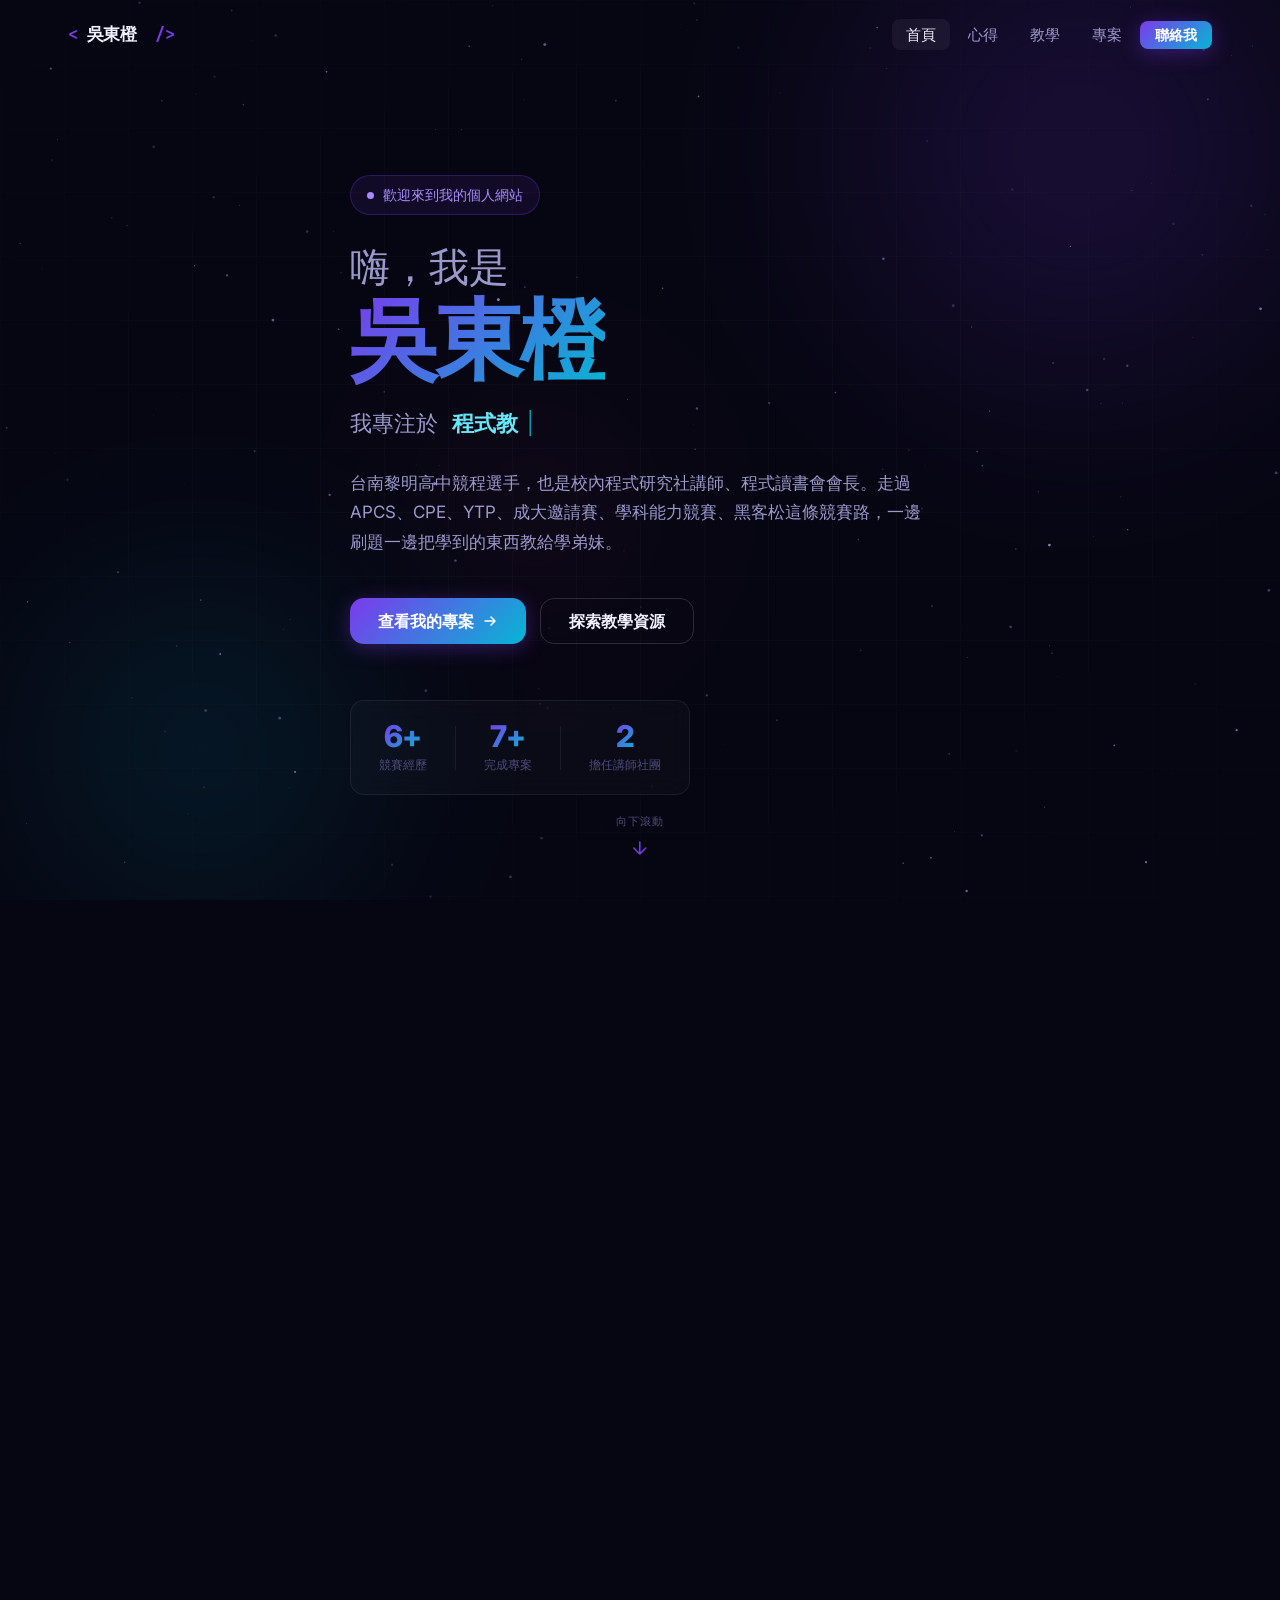
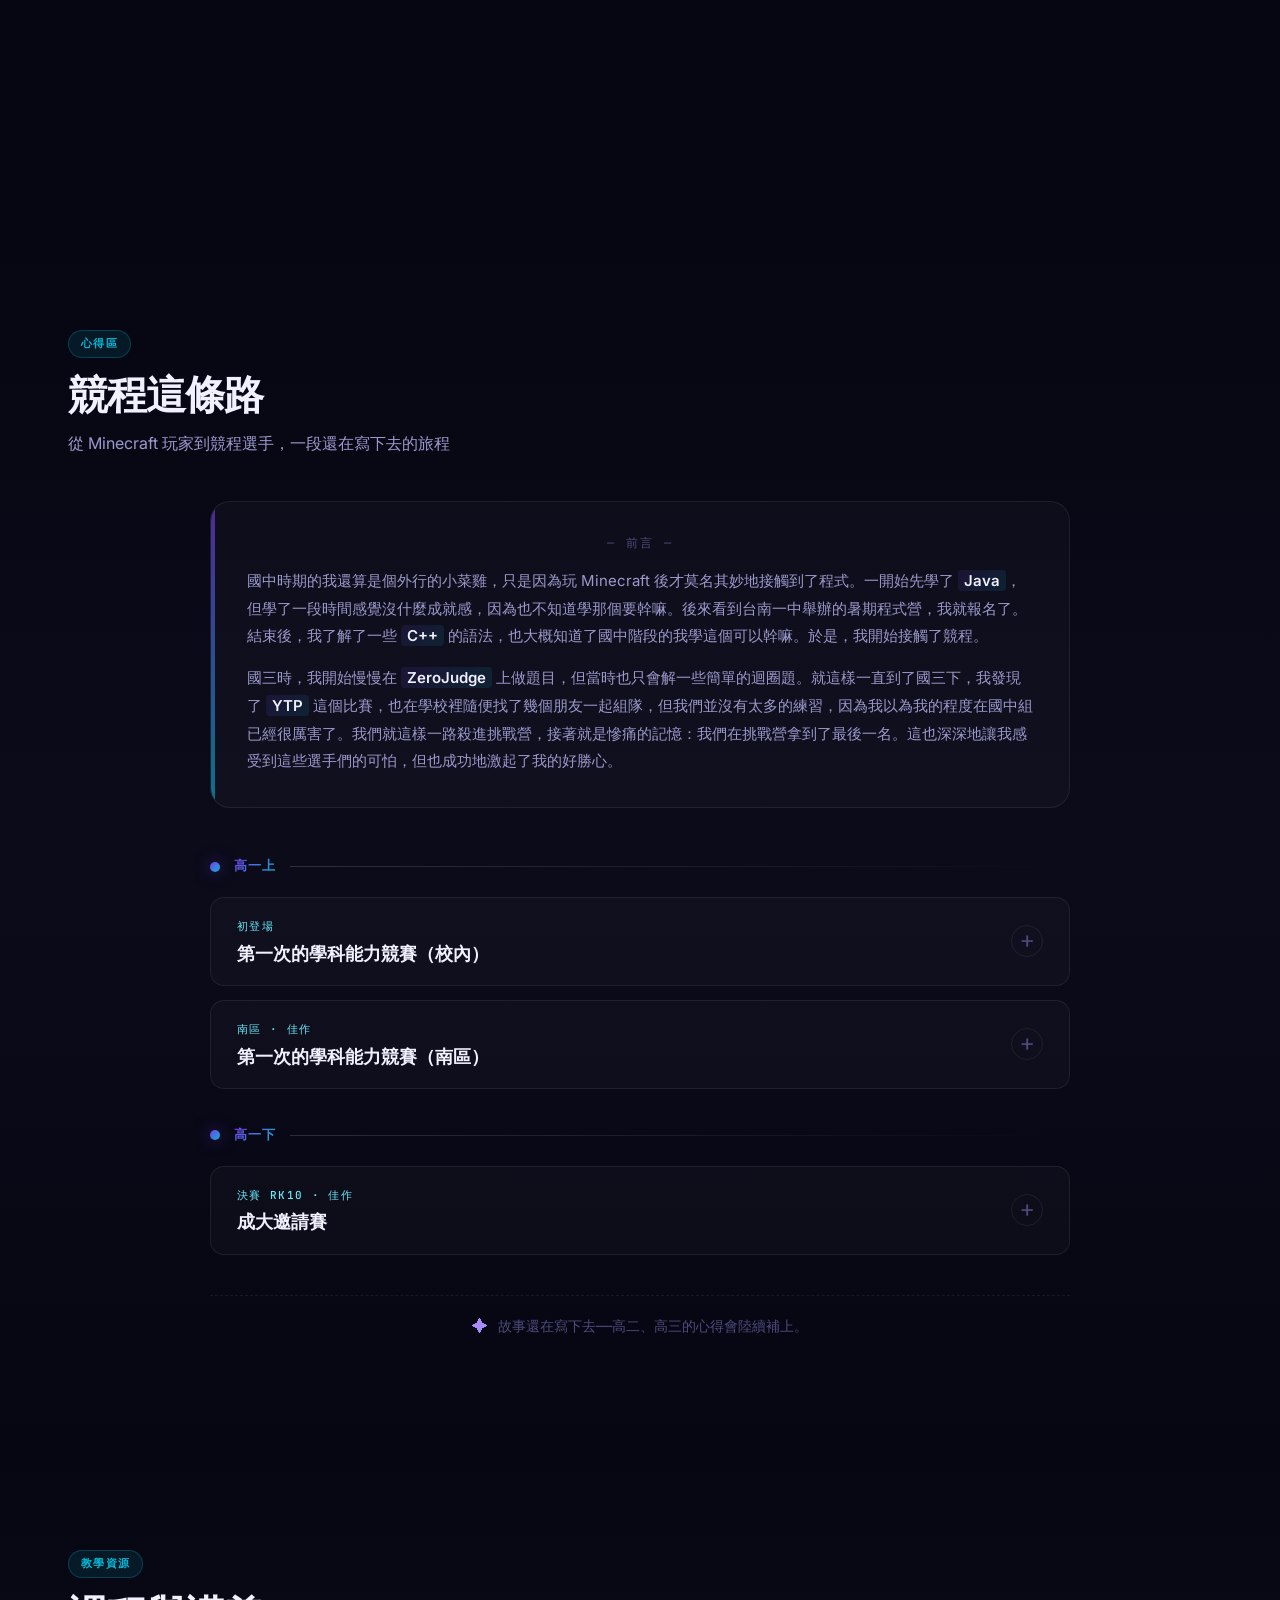
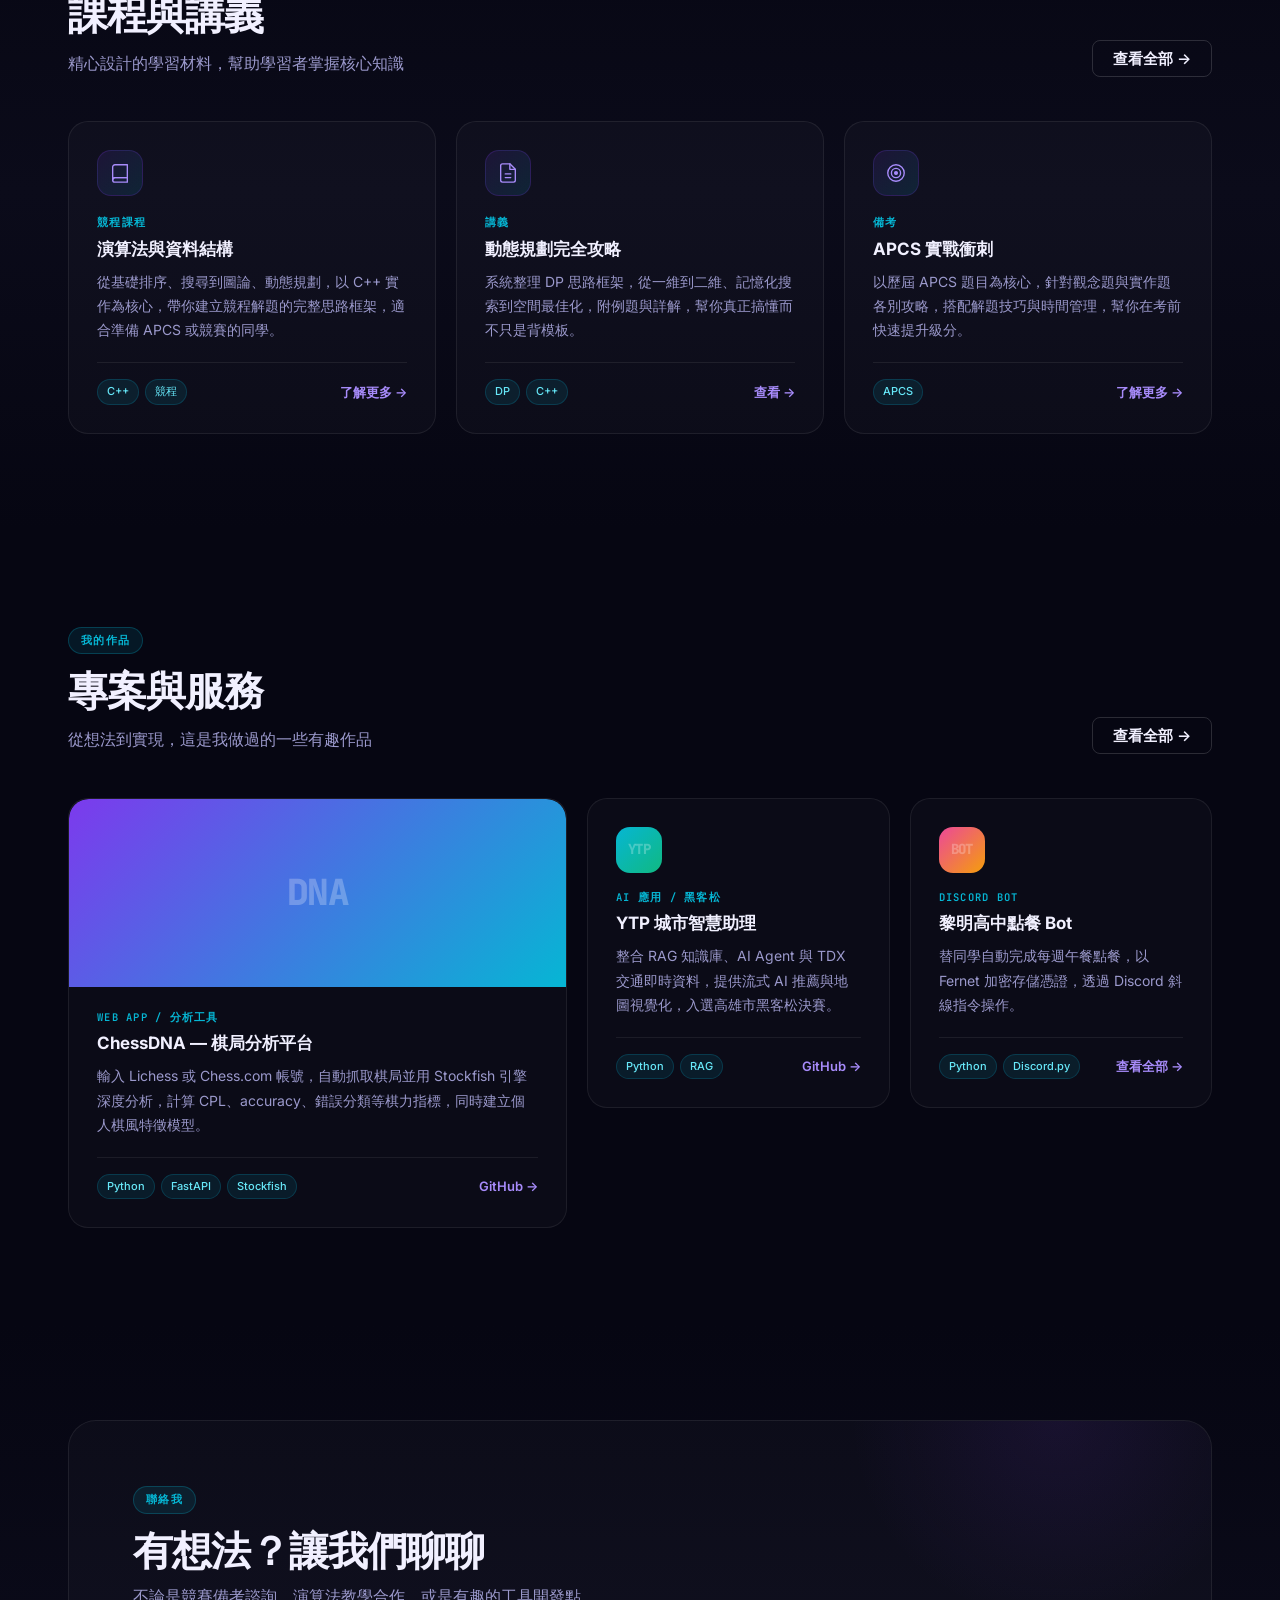
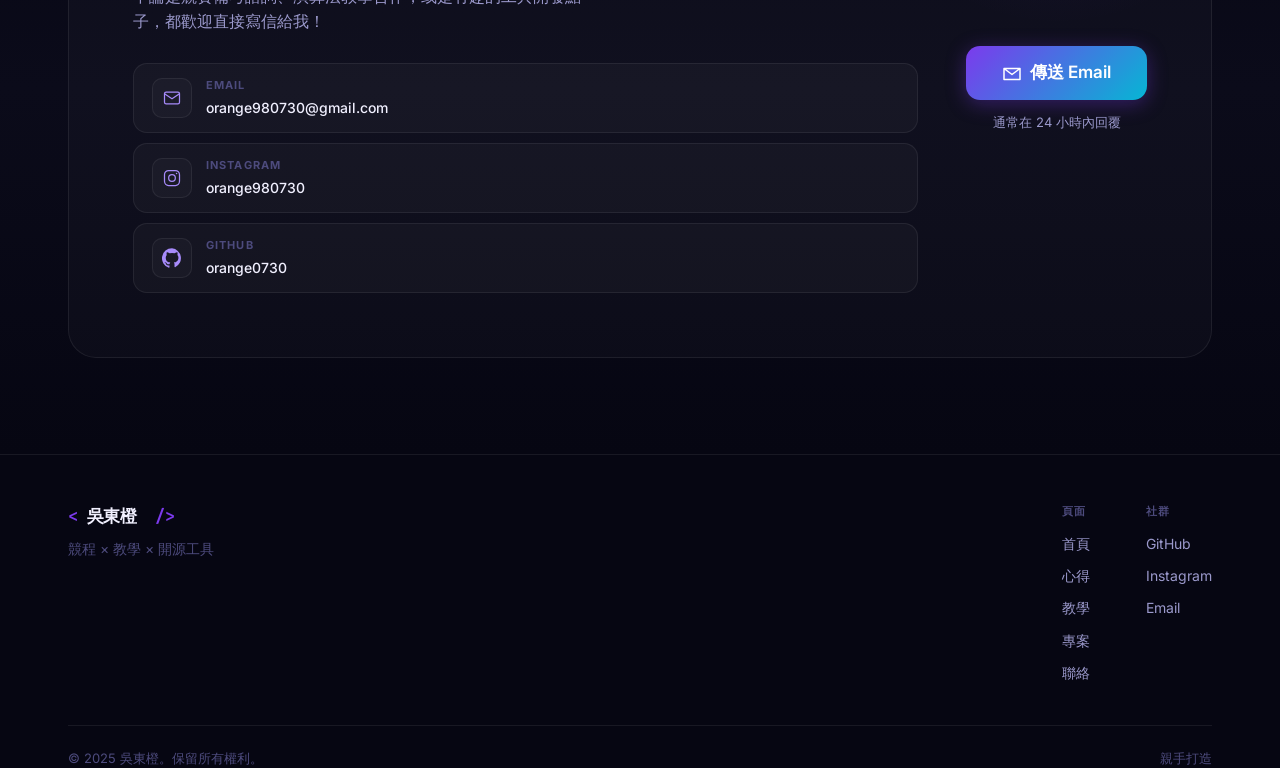
==== commit 88d9a638: "Replace emojis with inline SVG icons Swap decorative emojis for lucide-style outline SVGs across ind" ====
--- a/index.html
+++ b/index.html
@@ -197,21 +197,27 @@
           <!-- 裝飾資訊卡 -->
           <div class="deco-cards">
             <div class="deco-card">
-              <span class="deco-emoji">🎓</span>
+              <span class="deco-emoji" aria-hidden="true">
+                <svg width="22" height="22" viewBox="0 0 24 24" fill="none" stroke="currentColor" stroke-width="1.5" stroke-linecap="round" stroke-linejoin="round"><path d="M22 10v6M2 10l10-5 10 5-10 5z"/><path d="M6 12v5c3 3 9 3 12 0v-5"/></svg>
+              </span>
               <div>
                 <div class="deco-title">台南市黎明高中</div>
                 <div class="deco-sub">高中在學</div>
               </div>
             </div>
             <div class="deco-card">
-              <span class="deco-emoji">📍</span>
+              <span class="deco-emoji" aria-hidden="true">
+                <svg width="22" height="22" viewBox="0 0 24 24" fill="none" stroke="currentColor" stroke-width="1.5" stroke-linecap="round" stroke-linejoin="round"><path d="M20 10c0 6-8 12-8 12s-8-6-8-12a8 8 0 0 1 16 0z"/><circle cx="12" cy="10" r="3"/></svg>
+              </span>
               <div>
                 <div class="deco-title">目前位置</div>
                 <div class="deco-sub">台南，台灣</div>
               </div>
             </div>
             <div class="deco-card">
-              <span class="deco-emoji">🏆</span>
+              <span class="deco-emoji" aria-hidden="true">
+                <svg width="22" height="22" viewBox="0 0 24 24" fill="none" stroke="currentColor" stroke-width="1.5" stroke-linecap="round" stroke-linejoin="round"><path d="M6 9H4a2 2 0 0 1-2-2V5h4M18 9h2a2 2 0 0 0 2-2V5h-4"/><path d="M6 3h12v7a6 6 0 0 1-12 0z"/><path d="M10 17h4M8 21h8M12 17v4"/></svg>
+              </span>
               <div>
                 <div class="deco-title">成大邀請賽 決賽第 10</div>
                 <div class="deco-sub">南區學科能力競賽佳作</div>
@@ -287,7 +293,7 @@
             </div>
           </summary>
           <div class="je-body">
-            <p class="je-placeholder">心得整理中，有點忘記了，想起來再補上來 ✍️</p>
+            <p class="je-placeholder">心得整理中，有點忘記了，想起來再補上來。</p>
           </div>
         </details>
 
@@ -349,7 +355,9 @@
 
         <!-- 教學卡 1 -->
         <article class="card">
-          <div class="card-icon-wrap">📚</div>
+          <div class="card-icon-wrap" aria-hidden="true">
+            <svg width="22" height="22" viewBox="0 0 24 24" fill="none" stroke="currentColor" stroke-width="1.5" stroke-linecap="round" stroke-linejoin="round"><path d="M4 19.5A2.5 2.5 0 0 1 6.5 17H20V3H6.5A2.5 2.5 0 0 0 4 5.5z"/><path d="M4 19.5A2.5 2.5 0 0 0 6.5 22H20v-5H6.5A2.5 2.5 0 0 0 4 19.5z"/></svg>
+          </div>
           <div class="card-label">競程課程</div>
           <h3 class="card-title">演算法與資料結構</h3>
           <p class="card-desc">
@@ -366,7 +374,9 @@
 
         <!-- 教學卡 2 -->
         <article class="card">
-          <div class="card-icon-wrap">📝</div>
+          <div class="card-icon-wrap" aria-hidden="true">
+            <svg width="22" height="22" viewBox="0 0 24 24" fill="none" stroke="currentColor" stroke-width="1.5" stroke-linecap="round" stroke-linejoin="round"><path d="M14 2H6a2 2 0 0 0-2 2v16a2 2 0 0 0 2 2h12a2 2 0 0 0 2-2V8z"/><path d="M14 2v6h6M9 13h6M9 17h6"/></svg>
+          </div>
           <div class="card-label">講義</div>
           <h3 class="card-title">動態規劃完全攻略</h3>
           <p class="card-desc">
@@ -383,7 +393,9 @@
 
         <!-- 教學卡 3 -->
         <article class="card">
-          <div class="card-icon-wrap">🎯</div>
+          <div class="card-icon-wrap" aria-hidden="true">
+            <svg width="22" height="22" viewBox="0 0 24 24" fill="none" stroke="currentColor" stroke-width="1.5" stroke-linecap="round" stroke-linejoin="round"><circle cx="12" cy="12" r="9"/><circle cx="12" cy="12" r="5"/><circle cx="12" cy="12" r="1.5" fill="currentColor"/></svg>
+          </div>
           <div class="card-label">備考</div>
           <h3 class="card-title">APCS 實戰衝刺</h3>
           <p class="card-desc">
@@ -489,21 +501,27 @@
 
           <div class="contact-links">
             <a href="mailto:orange980730@gmail.com" class="contact-item">
-              <div class="ci-icon">✉️</div>
+              <div class="ci-icon" aria-hidden="true">
+                <svg width="20" height="20" viewBox="0 0 24 24" fill="none" stroke="currentColor" stroke-width="1.5" stroke-linecap="round" stroke-linejoin="round"><rect x="3" y="5" width="18" height="14" rx="2"/><path d="M3 7l9 6 9-6"/></svg>
+              </div>
               <div>
                 <div class="ci-type">Email</div>
                 <div class="ci-val">orange980730@gmail.com</div>
               </div>
             </a>
             <a href="https://www.instagram.com/orange980730" class="contact-item" target="_blank" rel="noopener noreferrer">
-              <div class="ci-icon">📸</div>
+              <div class="ci-icon" aria-hidden="true">
+                <svg width="20" height="20" viewBox="0 0 24 24" fill="none" stroke="currentColor" stroke-width="1.5" stroke-linecap="round" stroke-linejoin="round"><rect x="3" y="3" width="18" height="18" rx="5"/><circle cx="12" cy="12" r="4"/><circle cx="17.5" cy="6.5" r="0.9" fill="currentColor" stroke="none"/></svg>
+              </div>
               <div>
                 <div class="ci-type">Instagram</div>
                 <div class="ci-val">orange980730</div>
               </div>
             </a>
             <a href="https://github.com/orange0730" class="contact-item" target="_blank" rel="noopener noreferrer">
-              <div class="ci-icon">🐙</div>
+              <div class="ci-icon" aria-hidden="true">
+                <svg width="20" height="20" viewBox="0 0 24 24" fill="currentColor"><path d="M12 .3a12 12 0 0 0-3.8 23.4c.6.1.8-.3.8-.6v-2.2c-3.3.7-4-1.4-4-1.4-.6-1.4-1.4-1.8-1.4-1.8-1.1-.8.1-.7.1-.7 1.2.1 1.9 1.2 1.9 1.2 1.1 1.9 2.9 1.4 3.6 1 .1-.8.4-1.4.8-1.7-2.7-.3-5.5-1.3-5.5-6 0-1.3.5-2.4 1.2-3.2-.1-.3-.5-1.5.1-3.2 0 0 1-.3 3.3 1.2a11.5 11.5 0 0 1 6 0c2.3-1.5 3.3-1.2 3.3-1.2.6 1.7.2 2.9.1 3.2.8.8 1.2 1.9 1.2 3.2 0 4.6-2.8 5.7-5.5 6 .4.3.8 1 .8 2v3c0 .3.2.7.8.6A12 12 0 0 0 12 .3"/></svg>
+              </div>
               <div>
                 <div class="ci-type">GitHub</div>
                 <div class="ci-val">orange0730</div>
@@ -520,7 +538,7 @@
             </svg>
             傳送 Email
           </a>
-          <p class="resp-time">⚡ 通常在 24 小時內回覆</p>
+          <p class="resp-time">通常在 24 小時內回覆</p>
         </div>
 
       </div>
@@ -562,7 +580,7 @@
 
       <div class="footer-bottom">
         <span>© 2025 吳東橙。保留所有權利。</span>
-        <span>用 ❤️ 親手打造</span>
+        <span>親手打造</span>
       </div>
     </div>
   </footer>
--- a/css/style.css
+++ b/css/style.css
@@ -580,7 +580,19 @@
   border-color: var(--border-hover);
   transform: translateX(4px);
 }
-.deco-emoji { font-size: 22px; }
+.deco-emoji {
+  font-size: 22px;
+  display: inline-flex;
+  align-items: center;
+  justify-content: center;
+  width: 40px;
+  height: 40px;
+  border-radius: 10px;
+  background: var(--grad-soft);
+  color: var(--purple-light);
+  flex-shrink: 0;
+}
+.deco-emoji svg { display: block; }
 .deco-title { font-size: 14px; font-weight: 600; color: var(--t1); margin-bottom: 2px; }
 .deco-sub   { font-size: 13px; color: var(--t2); }
 
@@ -628,6 +640,7 @@
   border-radius: var(--r);
   display: flex; align-items: center; justify-content: center;
   font-size: 22px;
+  color: var(--purple-light);
   margin-bottom: 18px;
   flex-shrink: 0;
 }
@@ -771,7 +784,25 @@
   border-color: var(--border-hover);
   transform: translateX(5px);
 }
-.ci-icon { font-size: 20px; flex-shrink: 0; }
+.ci-icon {
+  font-size: 20px;
+  flex-shrink: 0;
+  display: inline-flex;
+  align-items: center;
+  justify-content: center;
+  width: 40px;
+  height: 40px;
+  border-radius: 10px;
+  background: var(--card-bg);
+  border: 1px solid var(--border);
+  color: var(--purple-light);
+  transition: all 0.2s var(--ease);
+}
+.contact-item:hover .ci-icon {
+  border-color: var(--border-hover);
+  color: var(--cyan-light);
+}
+.ci-icon svg { display: block; }
 .ci-type {
   font-size: 11px;
   font-weight: 700;
@@ -919,7 +950,15 @@
   position: relative;
   overflow: hidden;
 }
-.course-cover-icon { font-size: 56px; position: relative; z-index: 1; }
+.course-cover-icon {
+  font-size: 56px;
+  position: relative;
+  z-index: 1;
+  color: rgba(255,255,255,0.85);
+  display: inline-flex;
+  filter: drop-shadow(0 4px 18px rgba(255,255,255,0.15));
+}
+.course-cover-icon svg { display: block; }
 .course-cover-bg {
   position: absolute; inset: 0;
   opacity: 0.15;
@@ -990,7 +1029,20 @@
   border-color: rgba(124,58,237,0.25);
   transform: translateX(5px);
 }
-.hi-icon { font-size: 26px; flex-shrink: 0; }
+.hi-icon {
+  font-size: 26px;
+  flex-shrink: 0;
+  width: 44px;
+  height: 44px;
+  border-radius: 10px;
+  background: var(--grad-soft);
+  border: 1px solid rgba(124,58,237,0.2);
+  color: var(--purple-light);
+  display: inline-flex;
+  align-items: center;
+  justify-content: center;
+}
+.hi-icon svg { display: block; }
 .hi-info { flex: 1; }
 .hi-title { font-size: 15px; font-weight: 600; color: var(--t1); margin-bottom: 3px; }
 .hi-meta { font-size: 13px; color: var(--t2); }
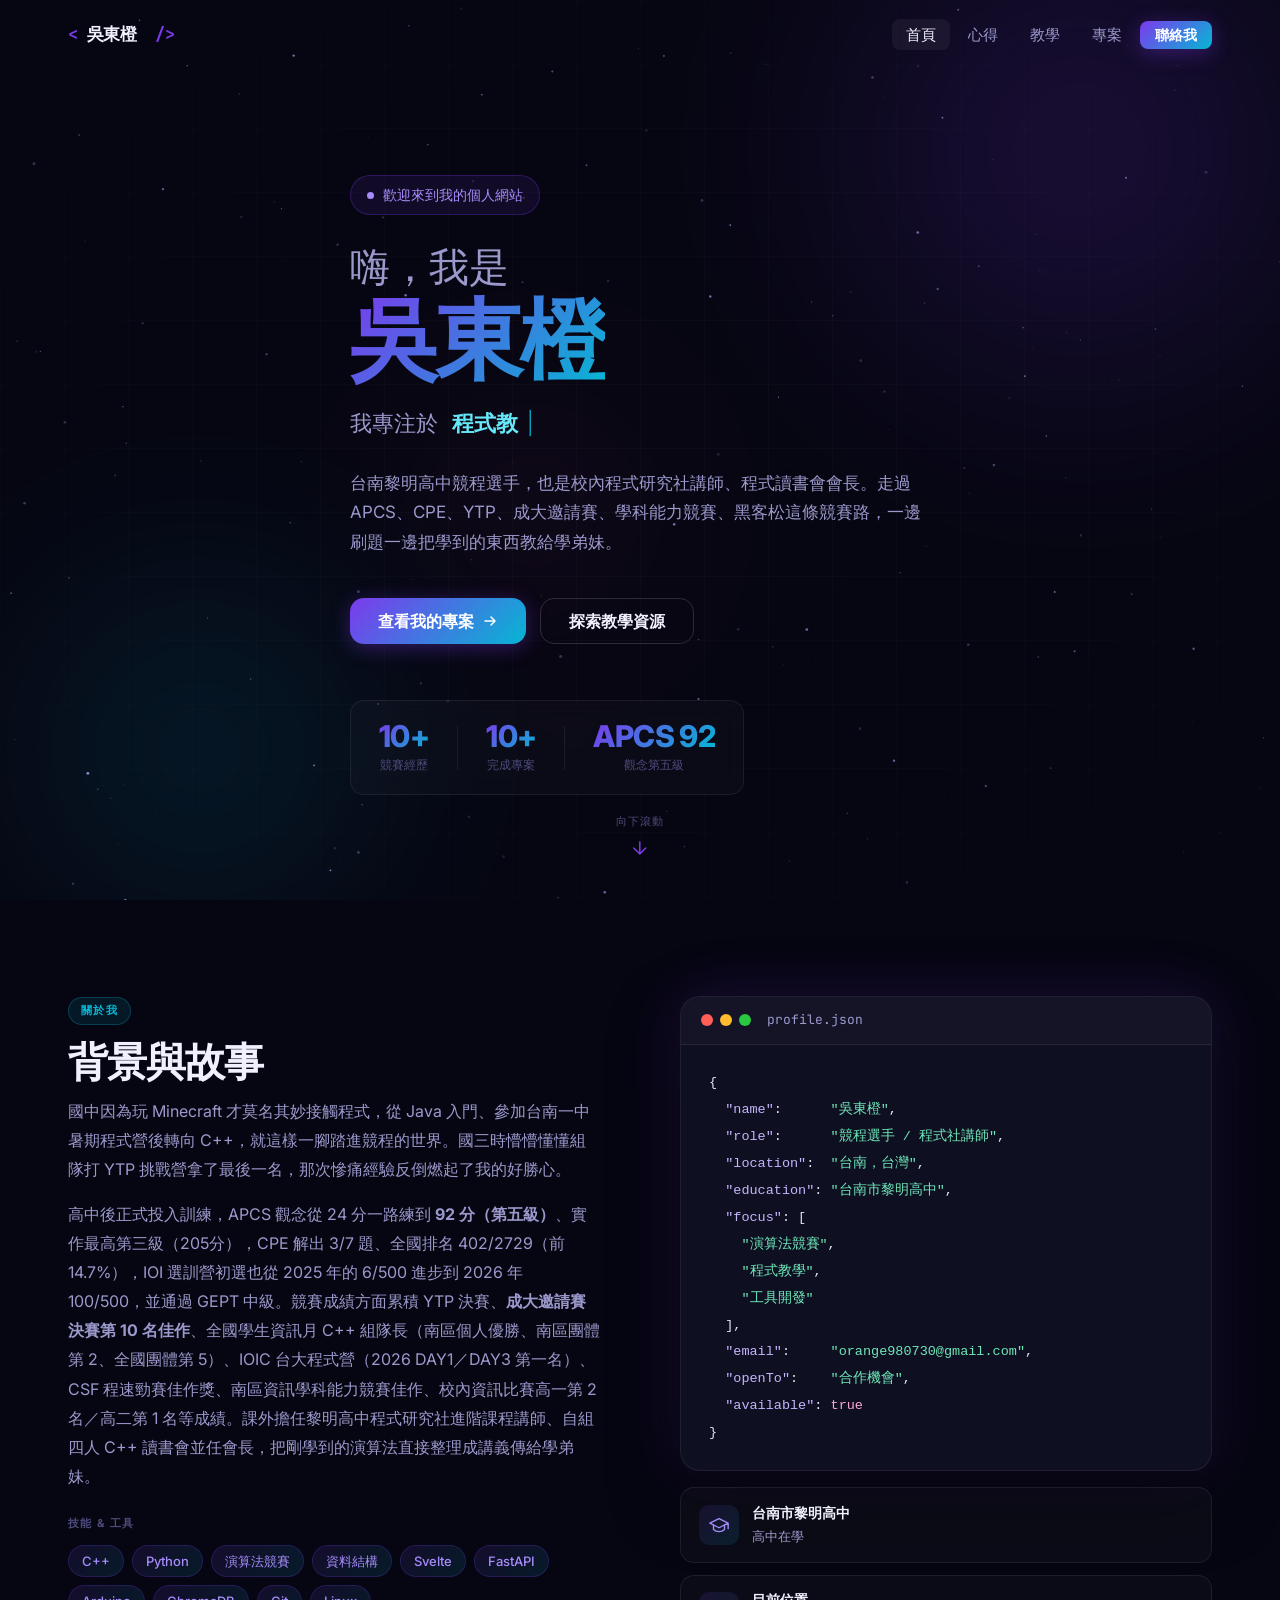
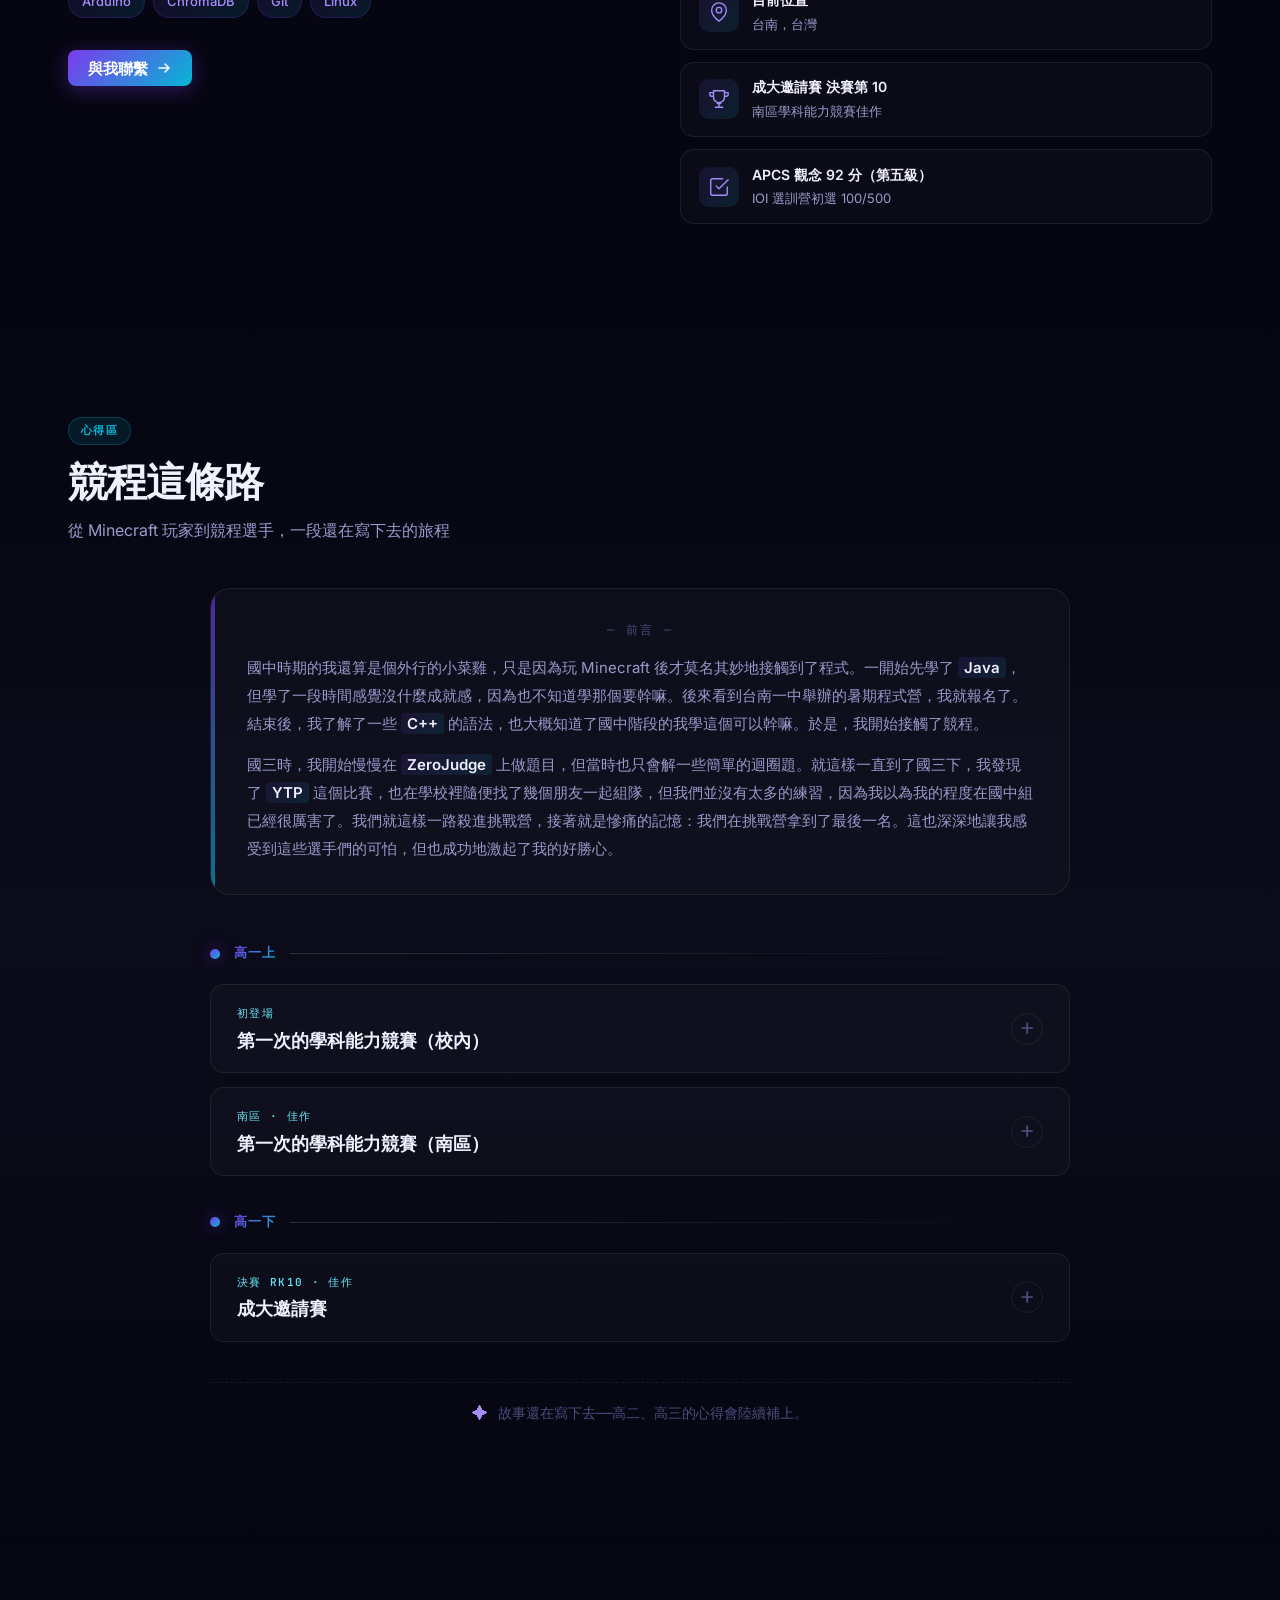
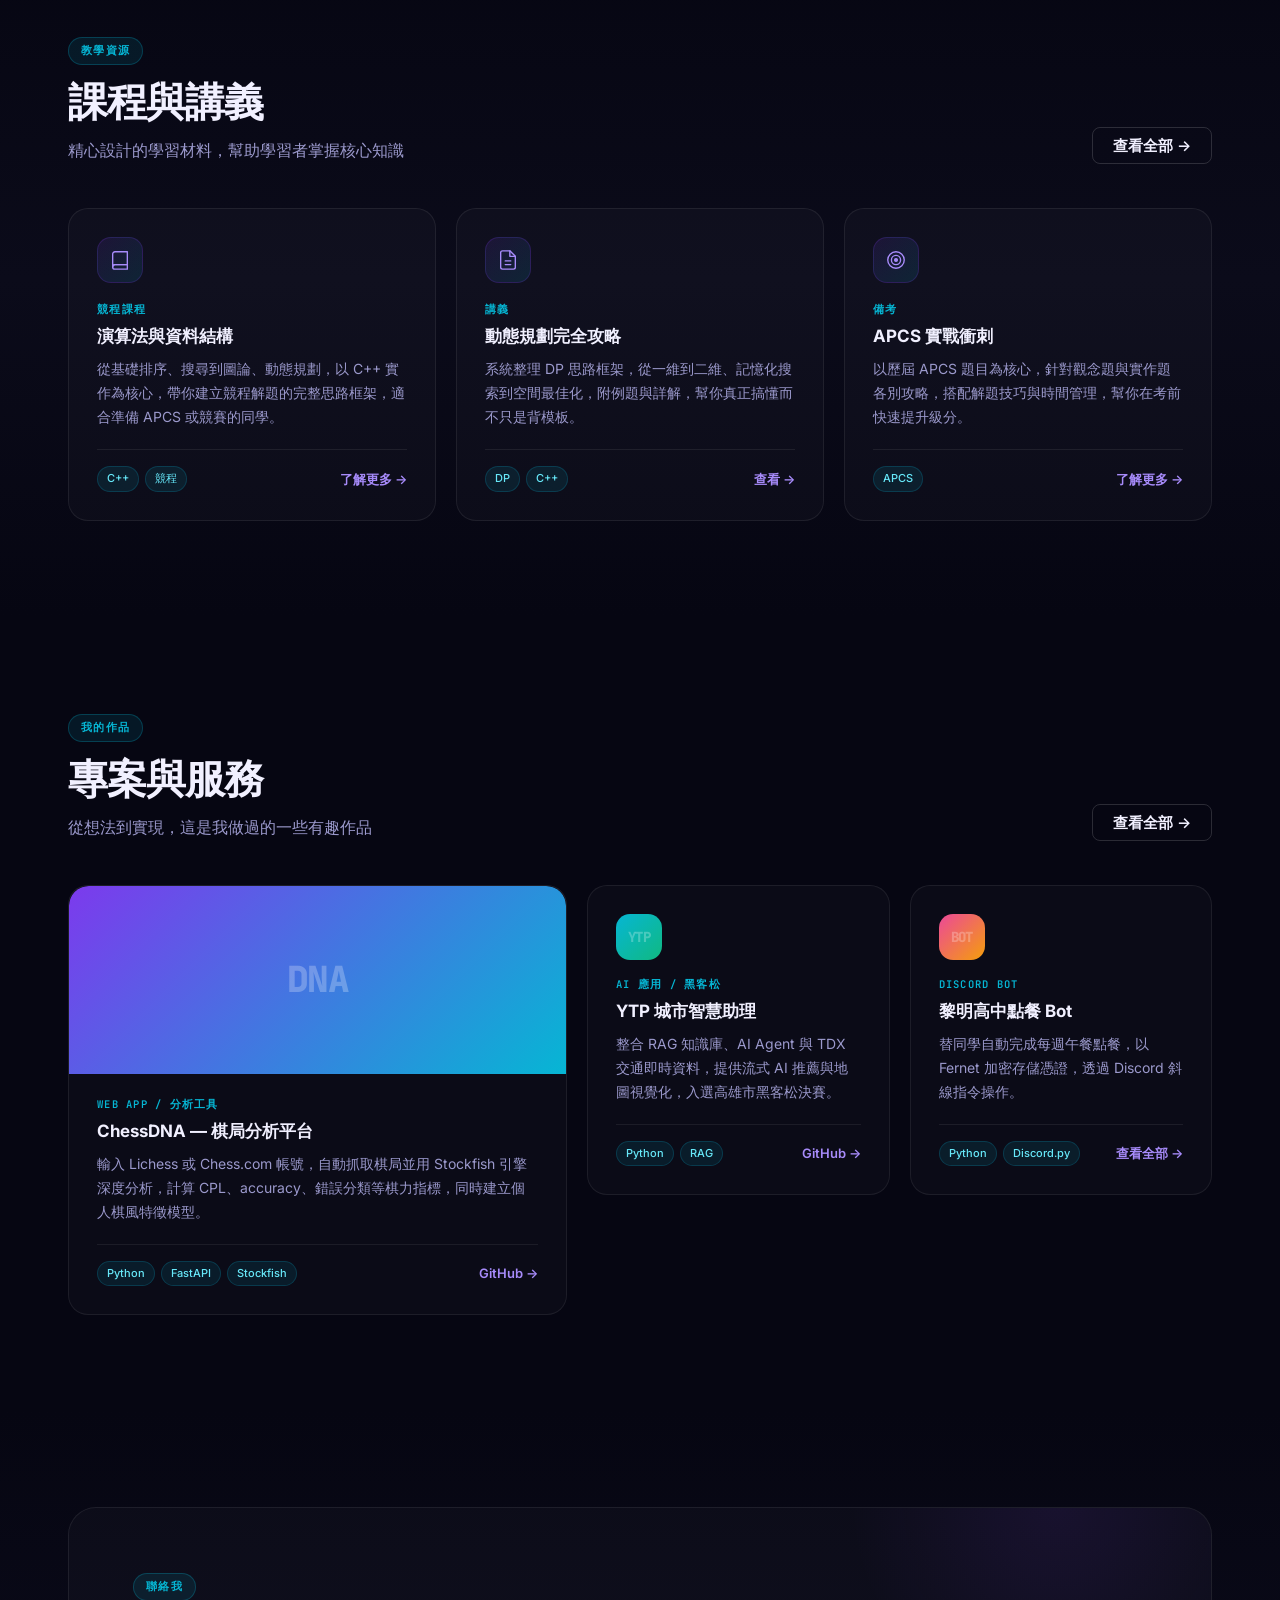
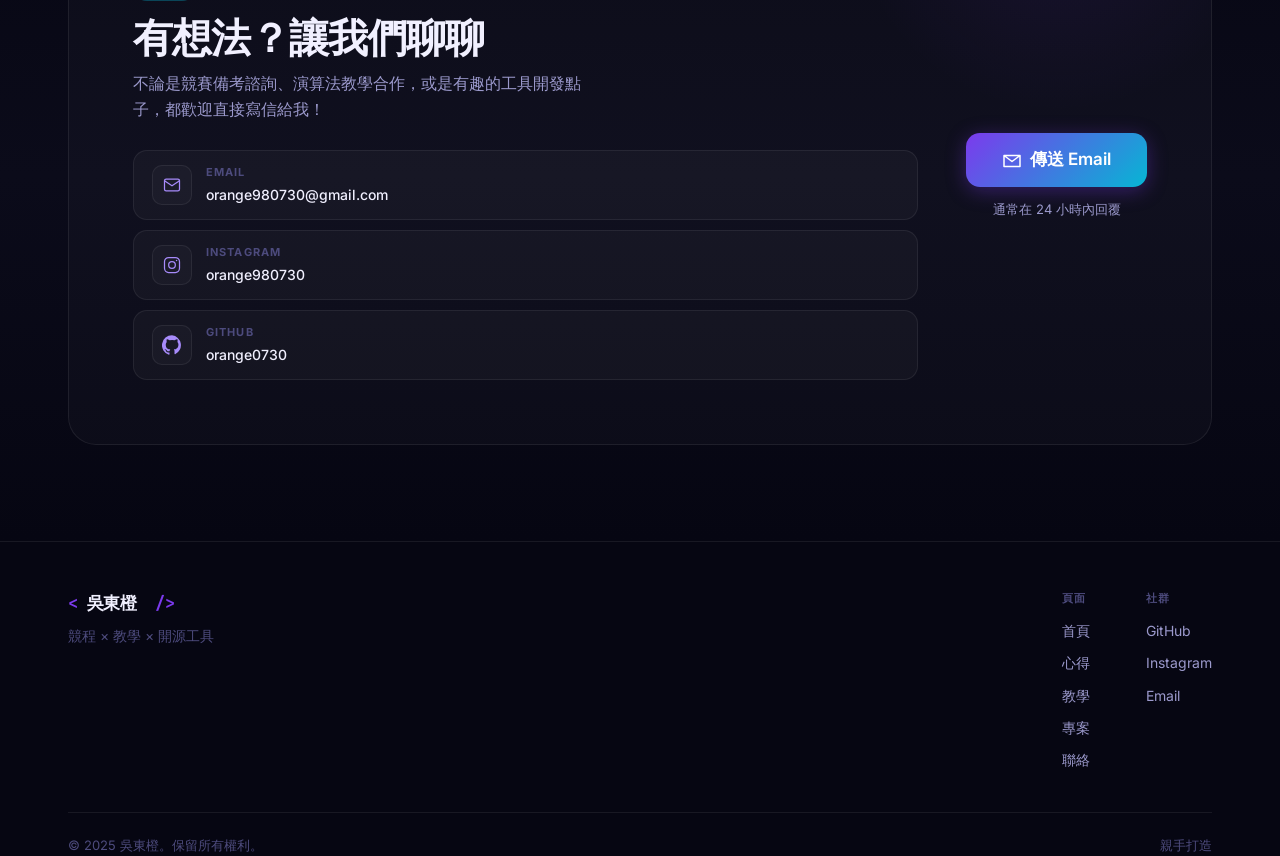
==== commit 73509153: "Update profile stats, add new projects, replace handout email-request with inline content Refresh co" ====
--- a/index.html
+++ b/index.html
@@ -94,18 +94,18 @@
         <!-- 統計數字 -->
         <div class="hero-stats">
           <div class="stat-item">
-            <span class="stat-num gradient-text">6+</span>
+            <span class="stat-num gradient-text">10+</span>
             <span class="stat-lbl">競賽經歷</span>
           </div>
           <div class="stat-divider"></div>
           <div class="stat-item">
-            <span class="stat-num gradient-text">7+</span>
+            <span class="stat-num gradient-text">10+</span>
             <span class="stat-lbl">完成專案</span>
           </div>
           <div class="stat-divider"></div>
           <div class="stat-item">
-            <span class="stat-num gradient-text">2</span>
-            <span class="stat-lbl">擔任講師社團</span>
+            <span class="stat-num gradient-text">APCS 92</span>
+            <span class="stat-lbl">觀念第五級</span>
           </div>
         </div>
 
@@ -140,7 +140,7 @@
               國中因為玩 Minecraft 才莫名其妙接觸程式，從 Java 入門、參加台南一中暑期程式營後轉向 C++，就這樣一腳踏進競程的世界。國三時懵懵懂懂組隊打 YTP 挑戰營拿了最後一名，那次慘痛經驗反倒燃起了我的好勝心。
             </p>
             <p>
-              高中後正式投入訓練，累積 APCS 觀念 3 ／實作 5 級、CPE 三題 PR86、YTP 決賽、<strong>成大邀請賽決賽第 10 名佳作</strong>、南區資訊學科能力競賽佳作、中學生黑客松決賽等成績。課外擔任黎明高中程式研究社進階課程講師、程式讀書會會長，把剛學到的演算法直接整理成講義傳給學弟妹。
+              高中後正式投入訓練，APCS 觀念從 24 分一路練到 <strong>92 分（第五級）</strong>、實作最高第三級（205分），CPE 解出 3/7 題、全國排名 402/2729（前 14.7%），IOI 選訓營初選也從 2025 年的 6/500 進步到 2026 年 100/500，並通過 GEPT 中級。競賽成績方面累積 YTP 決賽、<strong>成大邀請賽決賽第 10 名佳作</strong>、全國學生資訊月 C++ 組隊長（南區個人優勝、南區團體第 2、全國團體第 5）、IOIC 台大程式營（2026 DAY1／DAY3 第一名）、CSF 程速勁賽佳作獎、南區資訊學科能力競賽佳作、校內資訊比賽高一第 2 名／高二第 1 名等成績。課外擔任黎明高中程式研究社進階課程講師、自組四人 C++ 讀書會並任會長，把剛學到的演算法直接整理成講義傳給學弟妹。
             </p>
           </div>
 
@@ -152,6 +152,8 @@
             <span class="tag">資料結構</span>
             <span class="tag">Svelte</span>
             <span class="tag">FastAPI</span>
+            <span class="tag">Arduino</span>
+            <span class="tag">ChromaDB</span>
             <span class="tag">Git</span>
             <span class="tag">Linux</span>
           </div>
@@ -223,6 +225,15 @@
                 <div class="deco-sub">南區學科能力競賽佳作</div>
               </div>
             </div>
+            <div class="deco-card">
+              <span class="deco-emoji" aria-hidden="true">
+                <svg width="22" height="22" viewBox="0 0 24 24" fill="none" stroke="currentColor" stroke-width="1.5" stroke-linecap="round" stroke-linejoin="round"><path d="M9 11l3 3L22 4"/><path d="M21 12v7a2 2 0 0 1-2 2H5a2 2 0 0 1-2-2V5a2 2 0 0 1 2-2h11"/></svg>
+              </span>
+              <div>
+                <div class="deco-title">APCS 觀念 92 分（第五級）</div>
+                <div class="deco-sub">IOI 選訓營初選 100/500</div>
+              </div>
+            </div>
           </div>
         </div>
 
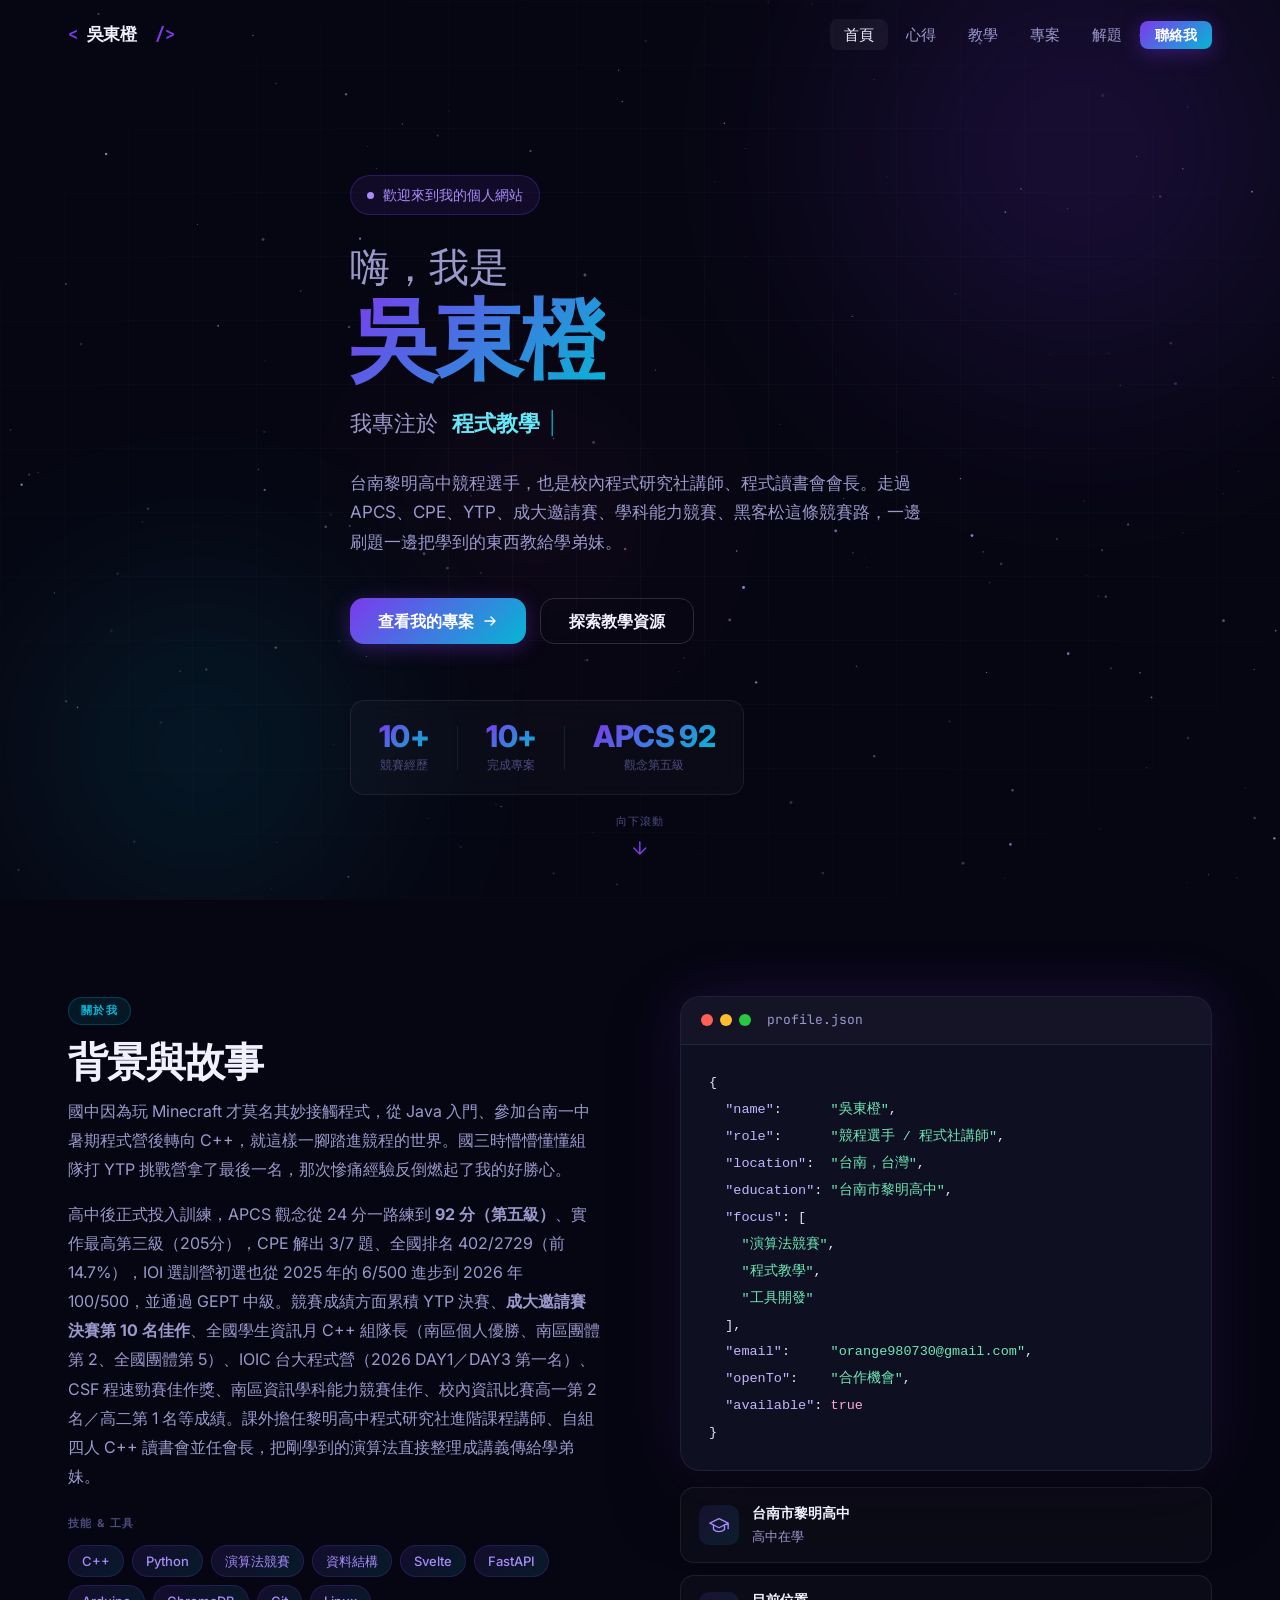
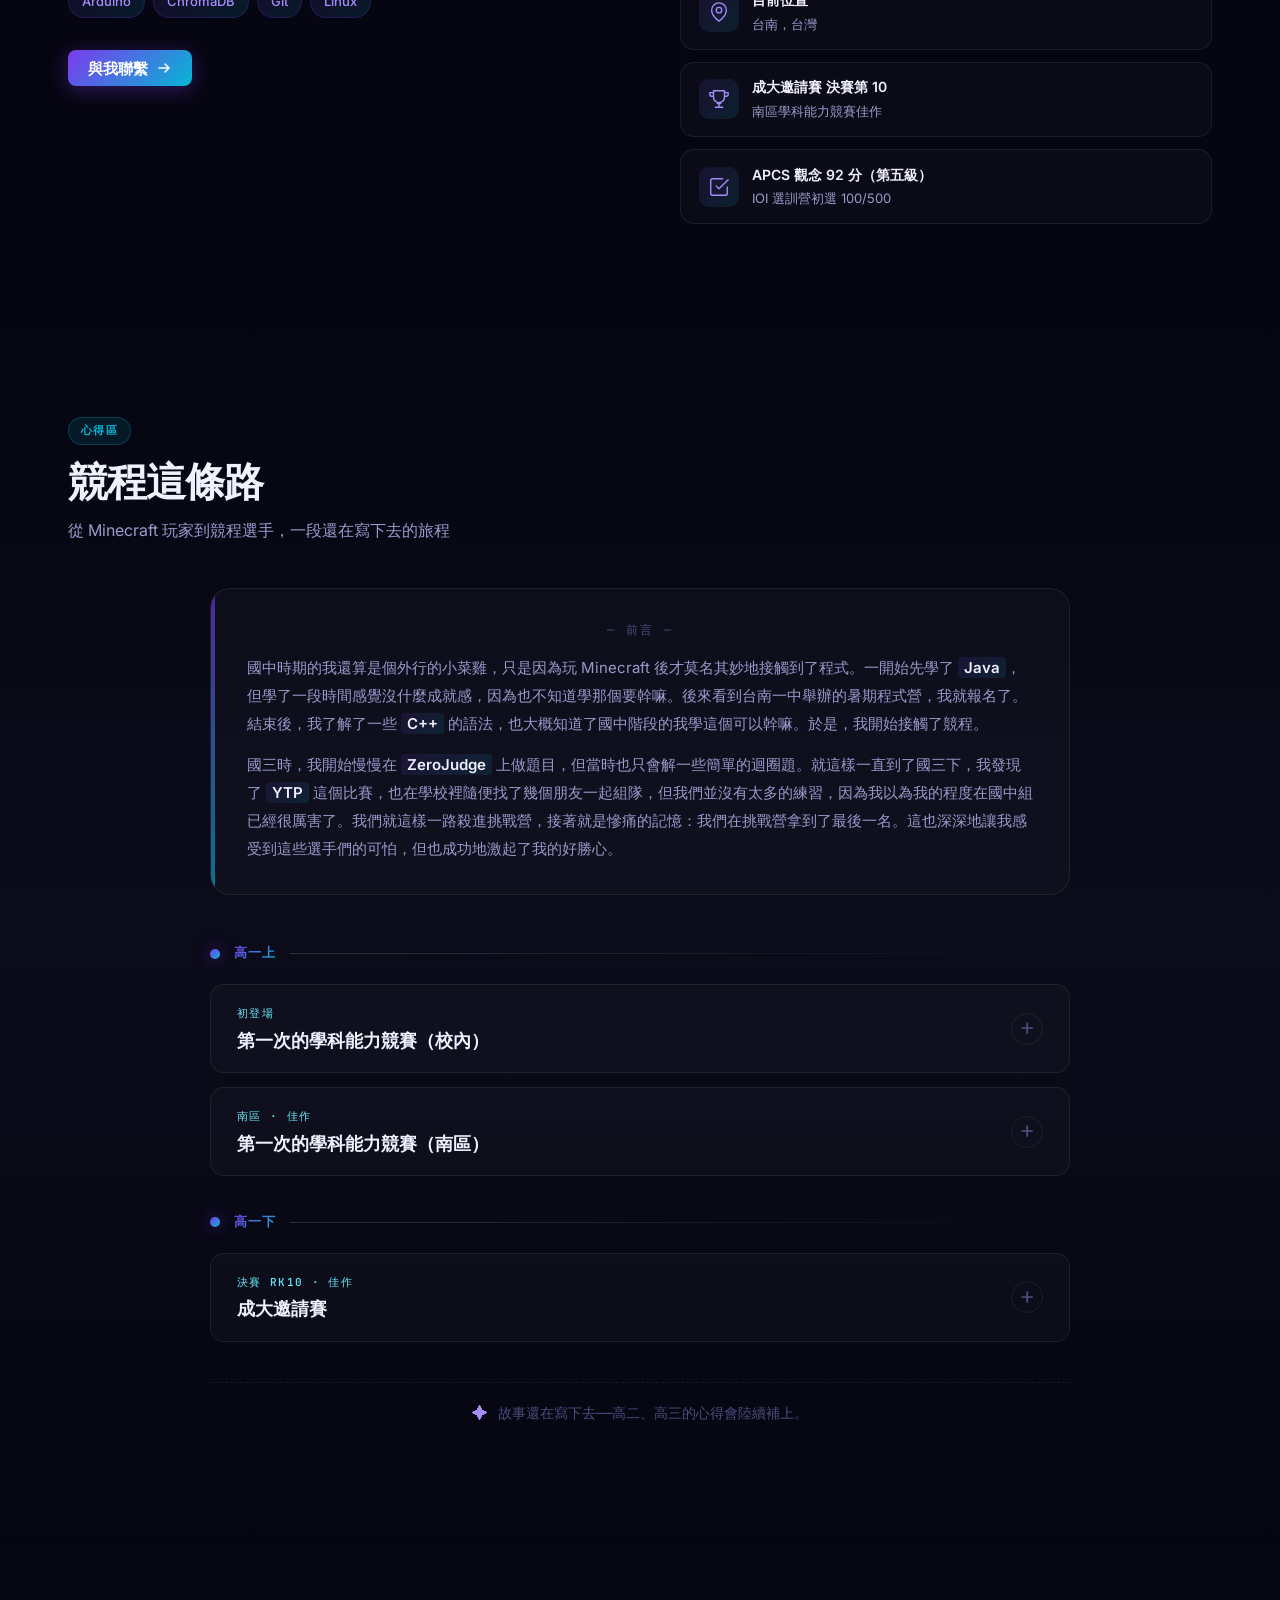
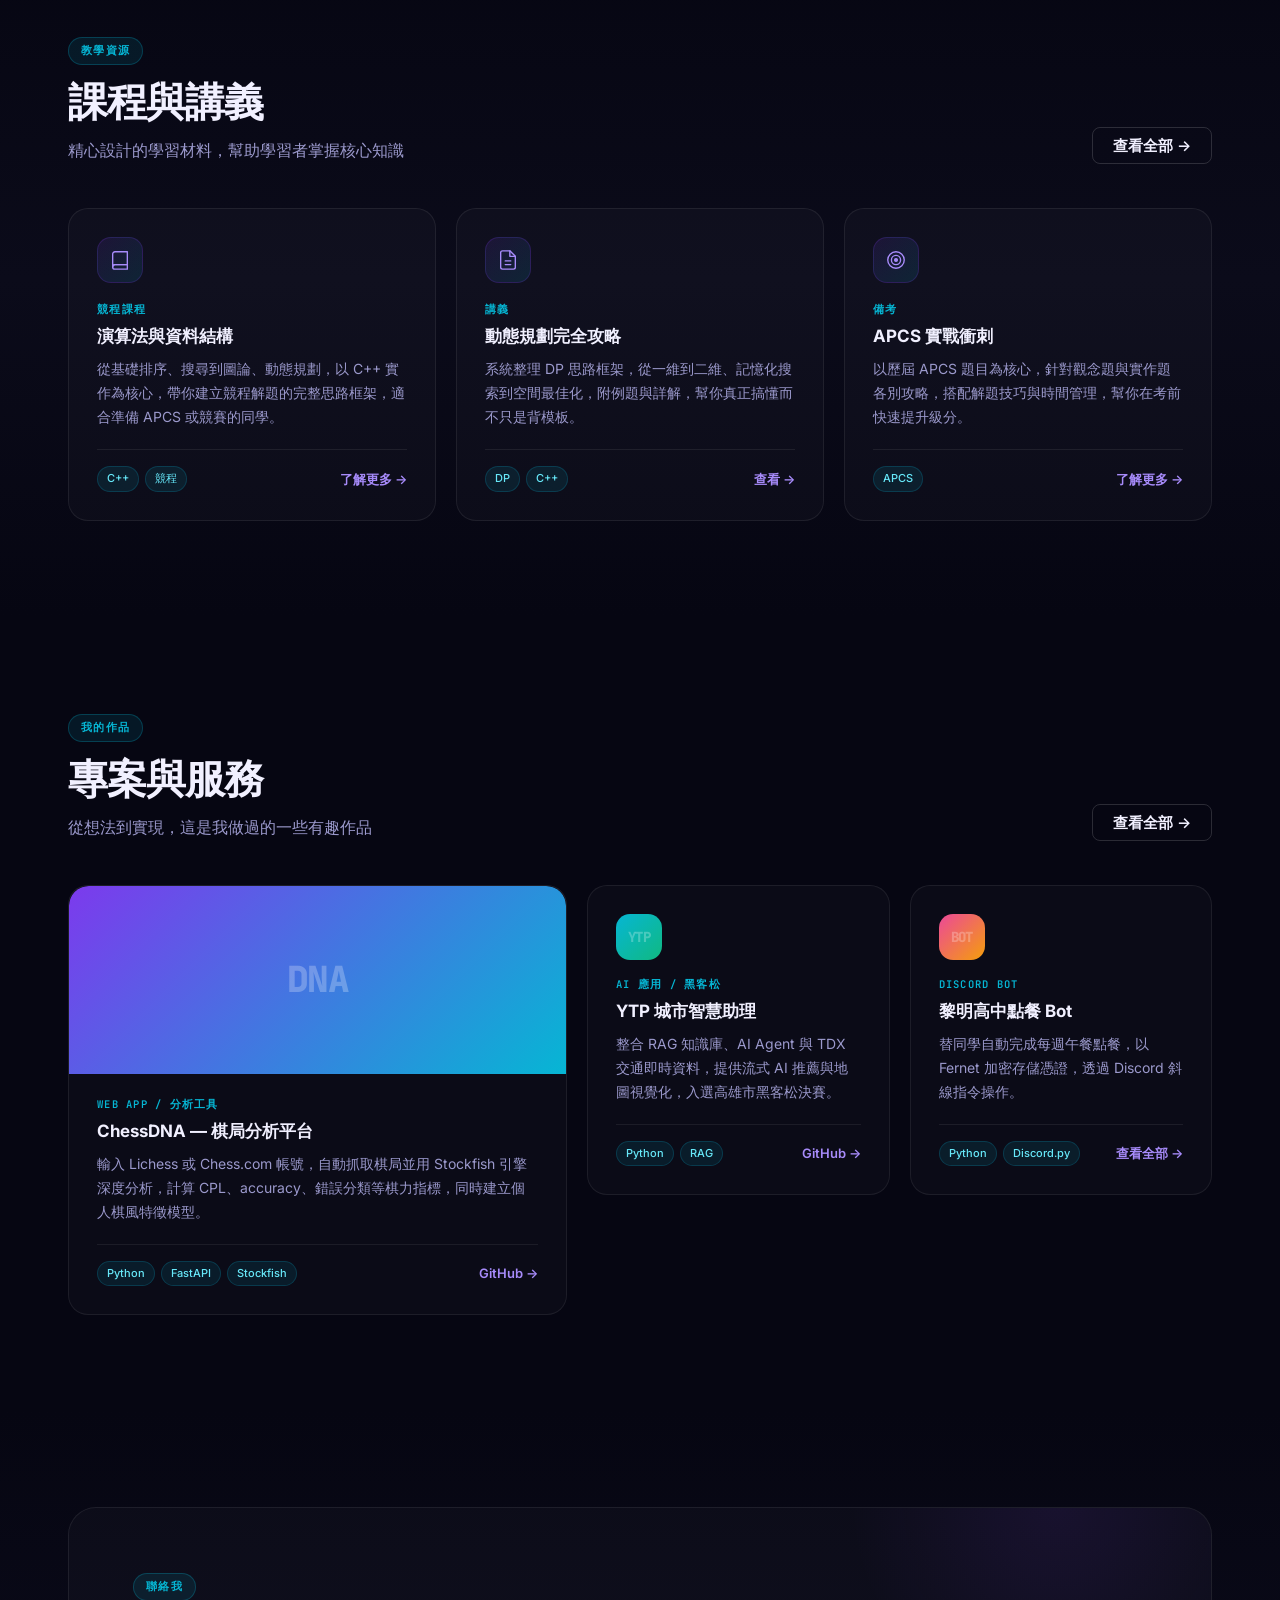
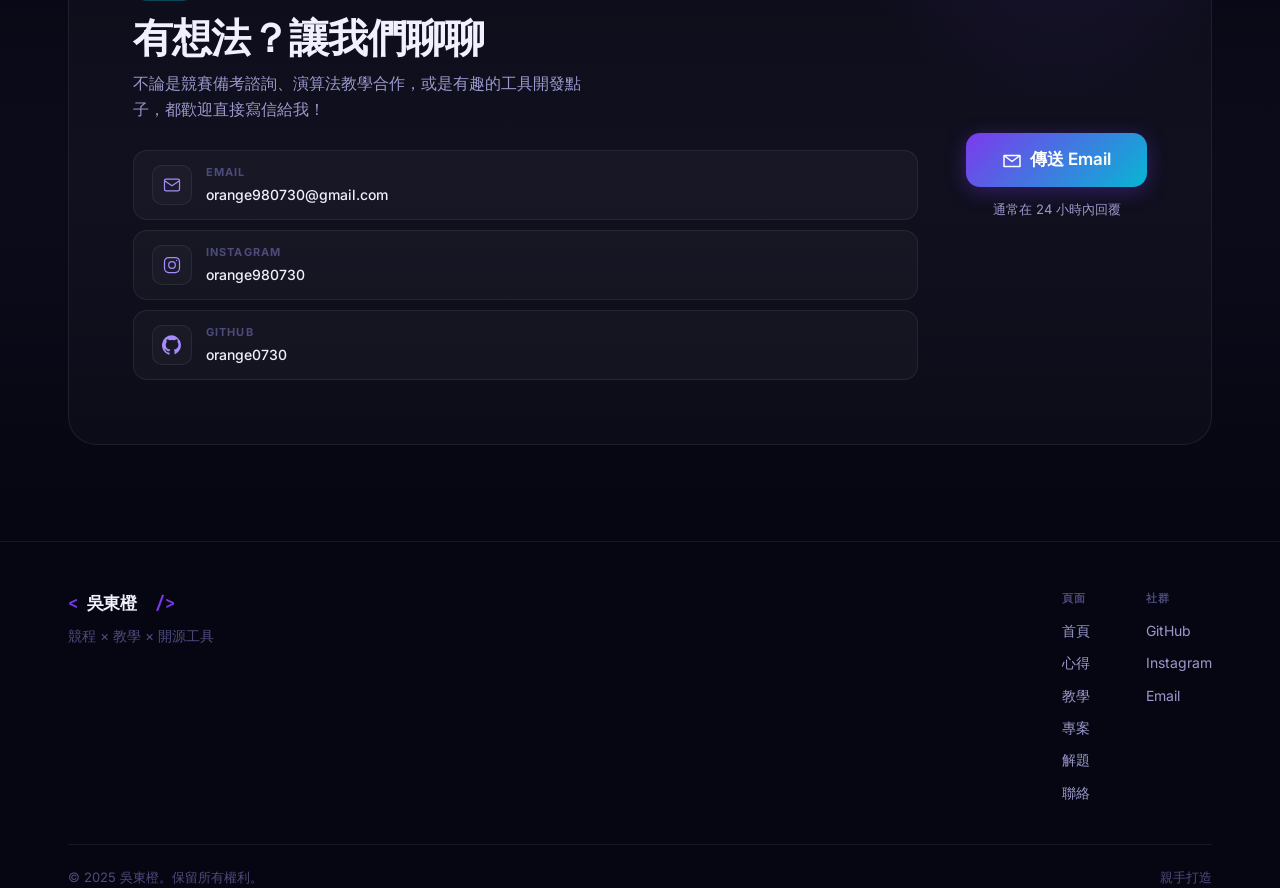
==== commit bc42337d: "Add 解題心得 page with in-page Markdown editor Solutions live in data/solutions.json. Visitors can searc" ====
--- a/index.html
+++ b/index.html
@@ -28,6 +28,7 @@
         <li><a href="#journey"     class="nav-link">心得</a></li>
         <li><a href="teaching.html" class="nav-link">教學</a></li>
         <li><a href="projects.html" class="nav-link">專案</a></li>
+        <li><a href="solutions.html" class="nav-link">解題</a></li>
         <li>
           <a href="#contact" class="btn btn-sm btn-primary">聯絡我</a>
         </li>
@@ -578,6 +579,7 @@
             <a href="#journey">心得</a>
             <a href="teaching.html">教學</a>
             <a href="projects.html">專案</a>
+            <a href="solutions.html">解題</a>
             <a href="#contact">聯絡</a>
           </div>
           <div class="footer-col">
